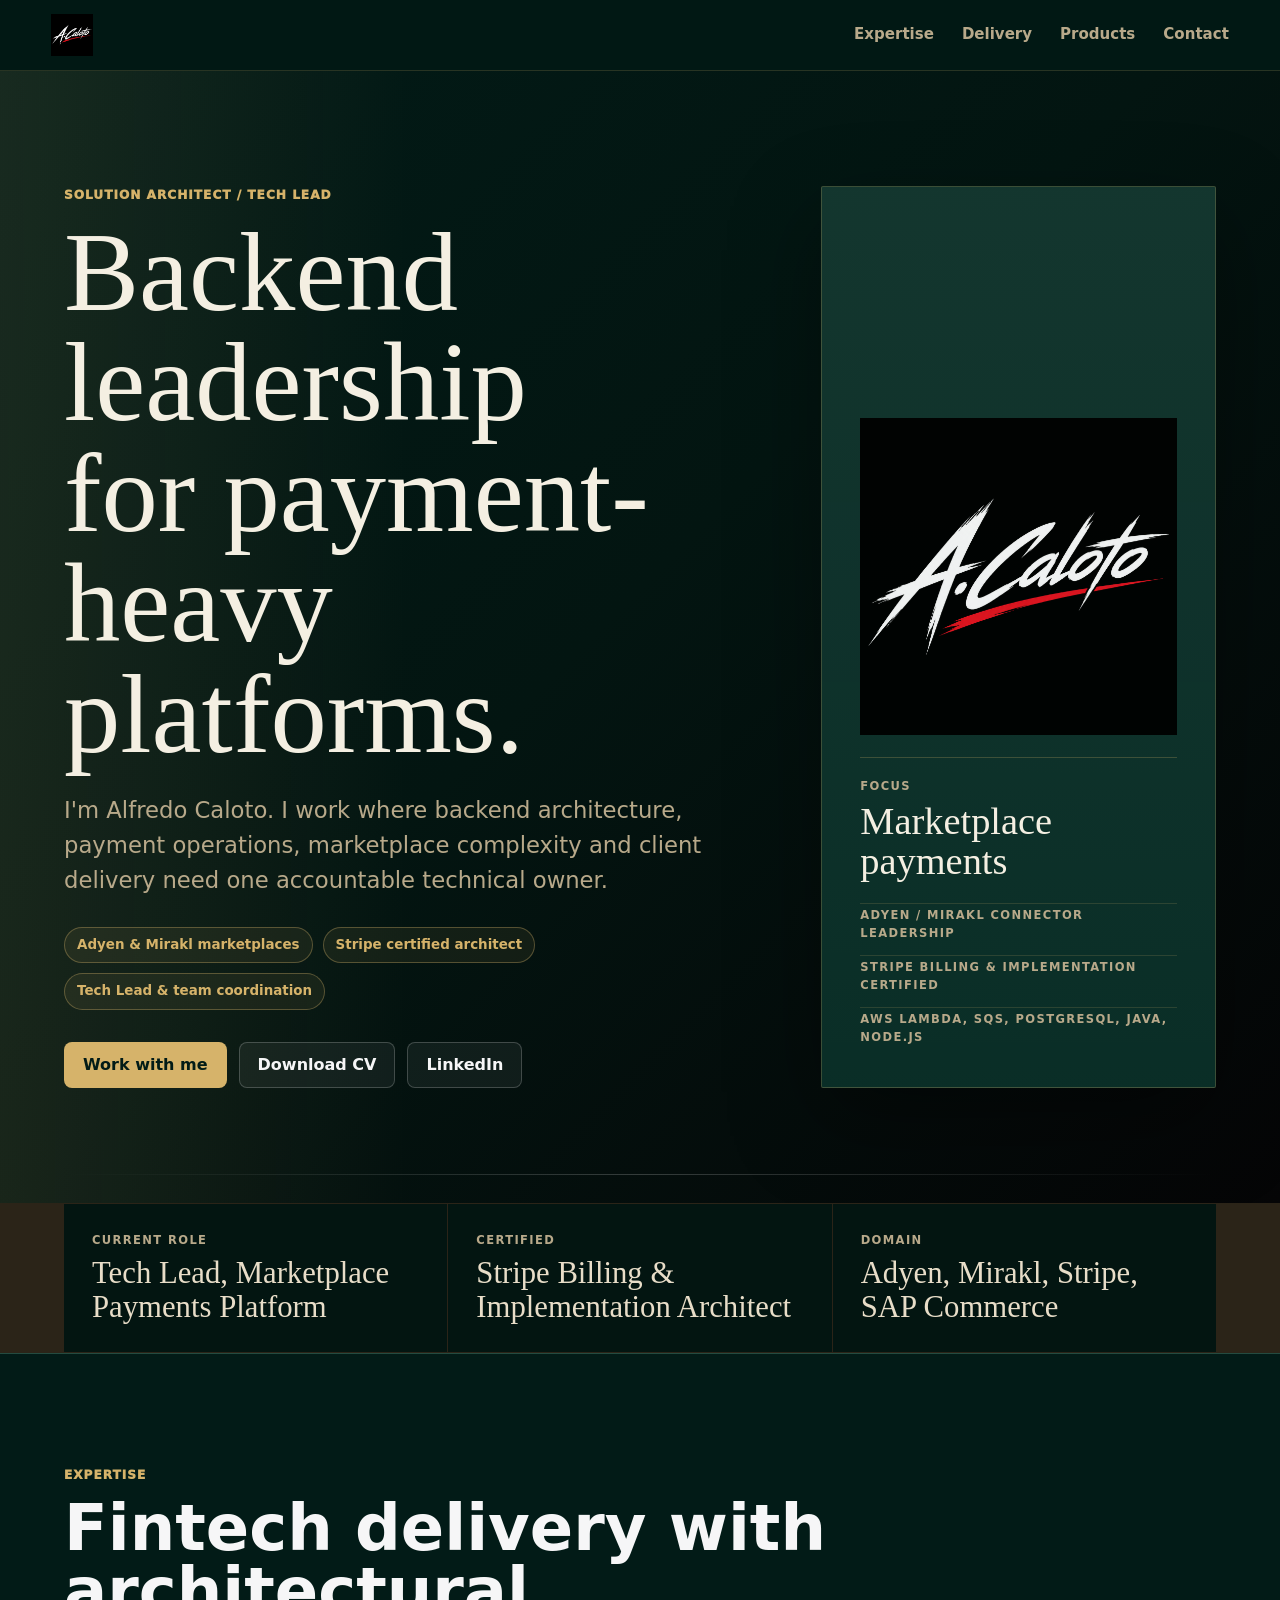
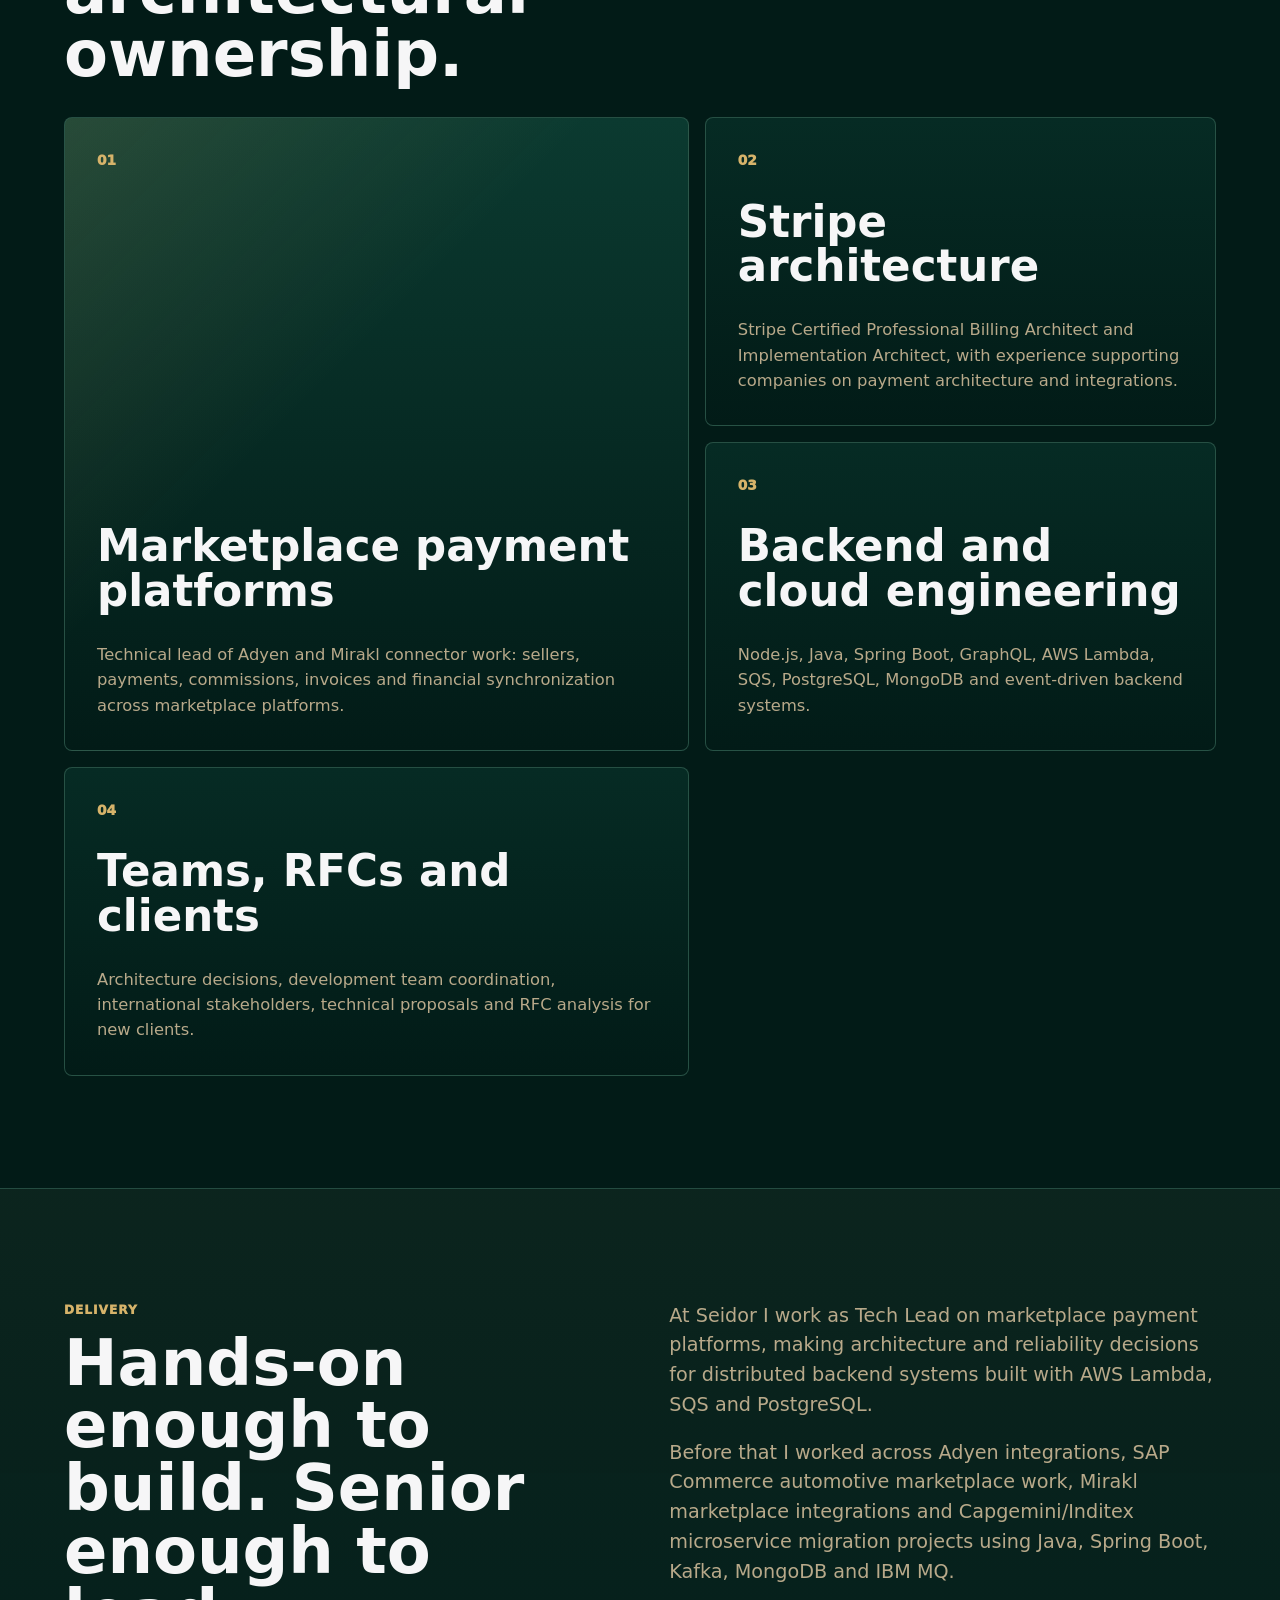
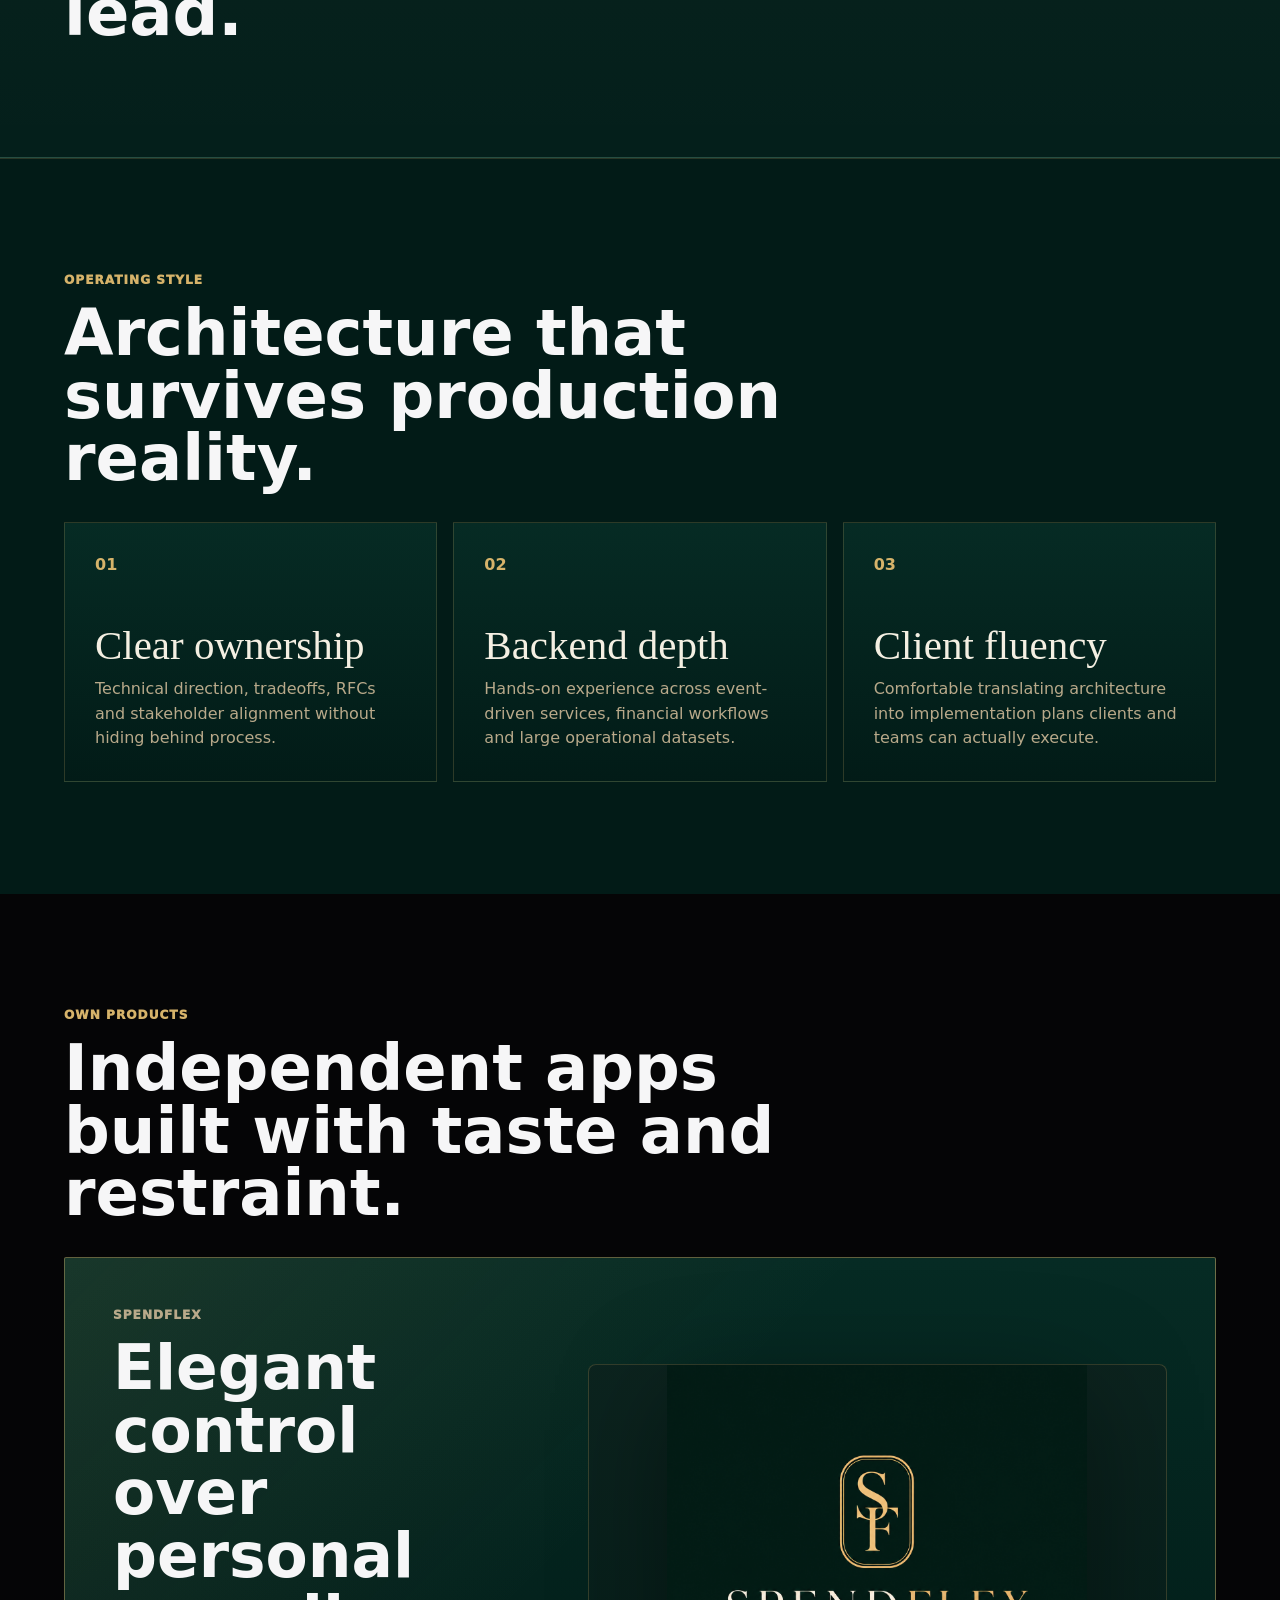
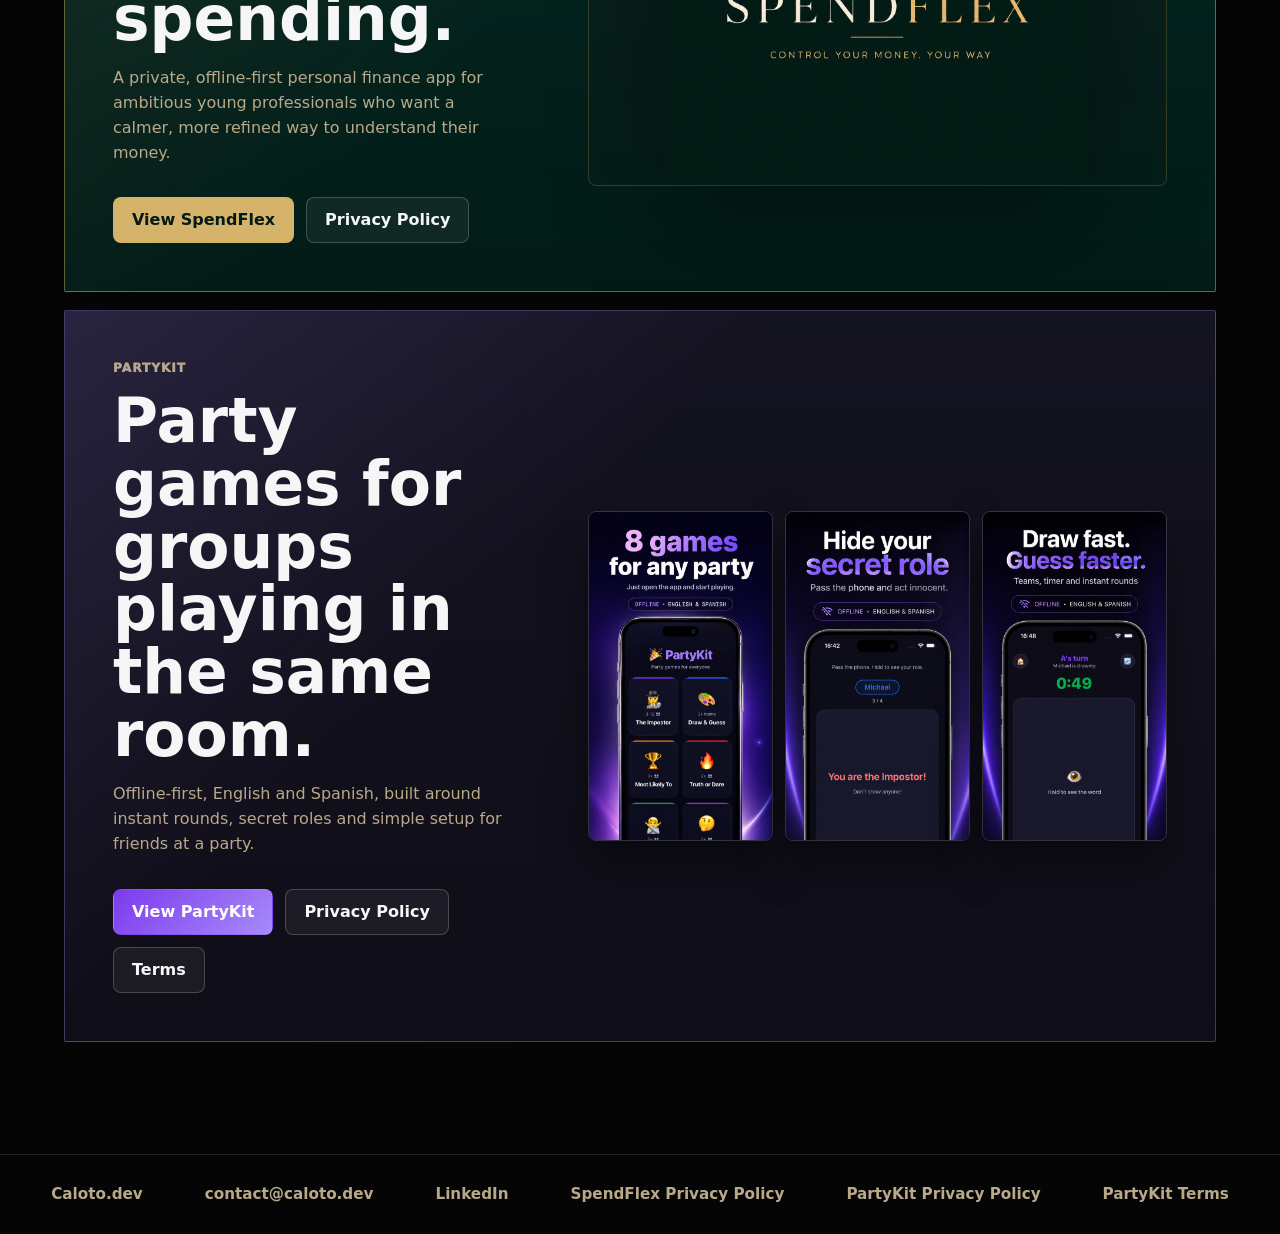
==== index.html @ 94624c6f "Use contact email and remove terms form" ====
<!doctype html>
<html lang="en">
  <head>
    <meta charset="UTF-8" />
    <meta name="viewport" content="width=device-width, initial-scale=1.0" />
    <meta
      name="description"
      content="Alfredo Caloto, Solution Architect, Tech Lead and backend engineer with experience in marketplace payments, Adyen, Mirakl and Stripe."
    />
    <title>Alfredo Caloto | Solution Architect & Tech Lead</title>
    <link rel="stylesheet" href="/styles.css" />
  </head>
  <body class="theme-caloto">
    <header class="site-header site-header--dark">
      <a class="brand brand--logo" href="/" aria-label="Caloto.dev home">
        <img src="/assets/brand/acaloto.png" alt="A. Caloto" />
      </a>
      <nav class="nav nav--dark" aria-label="Primary navigation">
        <a href="#expertise">Expertise</a>
        <a href="#delivery">Delivery</a>
        <a href="#apps">Products</a>
        <a href="mailto:contact@caloto.dev">Contact</a>
      </nav>
    </header>

    <main>
      <section class="dev-hero dev-hero--refined">
        <div class="dev-hero__content">
          <p class="eyebrow eyebrow--gold">Solution Architect / Tech Lead</p>
          <h1>Backend leadership for payment-heavy platforms.</h1>
          <p class="lead">
            I'm Alfredo Caloto. I work where backend architecture, payment
            operations, marketplace complexity and client delivery need one
            accountable technical owner.
          </p>
          <div class="hero-proof" aria-label="Professional focus">
            <span>Adyen & Mirakl marketplaces</span>
            <span>Stripe certified architect</span>
            <span>Tech Lead & team coordination</span>
          </div>
          <div class="actions">
            <a class="button button--gold" href="mailto:contact@caloto.dev">
              Work with me
            </a>
            <a class="button button--ghost" href="/assets/brand/alfredo-caloto-cv.pdf">
              Download CV
            </a>
            <a
              class="button button--ghost"
              href="https://www.linkedin.com/in/alfredocaloto/"
            >
              LinkedIn
            </a>
          </div>
        </div>
        <aside class="architect-panel" aria-label="Professional profile">
          <img src="/assets/brand/acaloto.png" alt="A. Caloto" />
          <div class="architect-panel__metric">
            <span>Focus</span>
            <strong>Marketplace payments</strong>
          </div>
          <div class="architect-panel__list">
            <span>Adyen / Mirakl connector leadership</span>
            <span>Stripe Billing & Implementation certified</span>
            <span>AWS Lambda, SQS, PostgreSQL, Java, Node.js</span>
          </div>
        </aside>
      </section>

      <section class="cred-strip" aria-label="Core credentials">
        <div>
          <span>Current role</span>
          <strong>Tech Lead, Marketplace Payments Platform</strong>
        </div>
        <div>
          <span>Certified</span>
          <strong>Stripe Billing & Implementation Architect</strong>
        </div>
        <div>
          <span>Domain</span>
          <strong>Adyen, Mirakl, Stripe, SAP Commerce</strong>
        </div>
      </section>

      <section class="expertise-band" id="expertise">
        <div class="section-title">
          <p class="eyebrow eyebrow--gold">Expertise</p>
          <h2>Fintech delivery with architectural ownership.</h2>
        </div>
        <div class="expertise-grid">
          <article class="expertise-card expertise-card--featured">
            <span>01</span>
            <h3>Marketplace payment platforms</h3>
            <p>
              Technical lead of Adyen and Mirakl connector work: sellers,
              payments, commissions, invoices and financial synchronization
              across marketplace platforms.
            </p>
          </article>
          <article class="expertise-card">
            <span>02</span>
            <h3>Stripe architecture</h3>
            <p>
              Stripe Certified Professional Billing Architect and Implementation
              Architect, with experience supporting companies on payment
              architecture and integrations.
            </p>
          </article>
          <article class="expertise-card">
            <span>03</span>
            <h3>Backend and cloud engineering</h3>
            <p>
              Node.js, Java, Spring Boot, GraphQL, AWS Lambda, SQS, PostgreSQL,
              MongoDB and event-driven backend systems.
            </p>
          </article>
          <article class="expertise-card">
            <span>04</span>
            <h3>Teams, RFCs and clients</h3>
            <p>
              Architecture decisions, development team coordination,
              international stakeholders, technical proposals and RFC analysis
              for new clients.
            </p>
          </article>
        </div>
      </section>

      <section class="delivery-section" id="delivery">
        <div>
          <p class="eyebrow eyebrow--gold">Delivery</p>
          <h2>Hands-on enough to build. Senior enough to lead.</h2>
        </div>
        <div class="delivery-copy">
          <p>
            At Seidor I work as Tech Lead on marketplace payment platforms,
            making architecture and reliability decisions for distributed
            backend systems built with AWS Lambda, SQS and PostgreSQL.
          </p>
          <p>
            Before that I worked across Adyen integrations, SAP Commerce
            automotive marketplace work, Mirakl marketplace integrations and
            Capgemini/Inditex microservice migration projects using Java,
            Spring Boot, Kafka, MongoDB and IBM MQ.
          </p>
        </div>
      </section>

      <section class="principles-section">
        <div class="section-title">
          <p class="eyebrow eyebrow--gold">Operating style</p>
          <h2>Architecture that survives production reality.</h2>
        </div>
        <div class="principles-grid">
          <article>
            <span>01</span>
            <h3>Clear ownership</h3>
            <p>Technical direction, tradeoffs, RFCs and stakeholder alignment without hiding behind process.</p>
          </article>
          <article>
            <span>02</span>
            <h3>Backend depth</h3>
            <p>Hands-on experience across event-driven services, financial workflows and large operational datasets.</p>
          </article>
          <article>
            <span>03</span>
            <h3>Client fluency</h3>
            <p>Comfortable translating architecture into implementation plans clients and teams can actually execute.</p>
          </article>
        </div>
      </section>

      <section class="apps-showcase" id="apps">
        <div class="section-title">
          <p class="eyebrow eyebrow--gold">Own products</p>
          <h2>Independent apps built with taste and restraint.</h2>
        </div>
        <article class="app-card app-card--spendflex">
          <div class="app-card__copy">
            <p class="eyebrow eyebrow--gold">SpendFlex</p>
            <h3>Elegant control over personal spending.</h3>
            <p>
              A private, offline-first personal finance app for ambitious young
              professionals who want a calmer, more refined way to understand
              their money.
            </p>
            <div class="actions">
              <a class="button button--gold" href="/spendflex/">View SpendFlex</a>
              <a class="button button--ghost-dark" href="/spendflex/privacy/">
                Privacy Policy
              </a>
            </div>
          </div>
          <div class="spendflex-card-mark" aria-label="SpendFlex brand">
            <img src="/assets/spendflex/fulllogo.png" alt="SpendFlex logo" />
          </div>
        </article>
        <article class="app-card">
          <div class="app-card__copy">
            <p class="eyebrow eyebrow--purple">PartyKit</p>
            <h3>Party games for groups playing in the same room.</h3>
            <p>
              Offline-first, English and Spanish, built around instant rounds,
              secret roles and simple setup for friends at a party.
            </p>
            <div class="actions">
              <a class="button button--purple" href="/partykit/">View PartyKit</a>
              <a class="button button--ghost-dark" href="/partykit/privacy/">
                Privacy Policy
              </a>
              <a class="button button--ghost-dark" href="/partykit/terms/">
                Terms
              </a>
            </div>
          </div>
          <div class="screenshot-strip" aria-label="PartyKit screenshots">
            <img src="/assets/partykit/overview.png" alt="PartyKit games screen" />
            <img src="/assets/partykit/impostor.png" alt="PartyKit secret role screen" />
            <img src="/assets/partykit/draw.png" alt="PartyKit draw and guess screen" />
          </div>
        </article>
      </section>
    </main>

    <footer class="footer footer--dark">
      <span>Caloto.dev</span>
      <a href="mailto:contact@caloto.dev">contact@caloto.dev</a>
      <a href="https://www.linkedin.com/in/alfredocaloto/">LinkedIn</a>
      <a href="/spendflex/privacy/">SpendFlex Privacy Policy</a>
      <a href="/partykit/privacy/">PartyKit Privacy Policy</a>
      <a href="/partykit/terms/">PartyKit Terms</a>
    </footer>
  </body>
</html>
---- styles.css ----
:root {
  --black: #050506;
  --black-2: #0b0b0f;
  --panel: #111117;
  --panel-2: #171722;
  --white: #ffffff;
  --text: #f6f6f7;
  --muted: #a4a4ad;
  --muted-2: #777783;
  --line: rgba(255, 255, 255, 0.12);
  --line-strong: rgba(255, 255, 255, 0.2);
  --red: #f42535;
  --red-2: #ff5c67;
  --purple: #8b5cf6;
  --purple-2: #c4b5fd;
  --party-bg: #0f0d17;
  --party-panel: #1c1a2e;
  --party-line: #2d2b3d;
  --legal-bg: #f7f4ef;
  --legal-text: #1f2933;
  --legal-muted: #657180;
  --legal-line: #e2ddd4;
  --sf-bg: #021b17;
  --sf-card: #062b24;
  --sf-section: #0b3a30;
  --sf-gold: #d6b36a;
  --sf-ivory: #f4efe2;
  --sf-cream: #e8ddc8;
  --sf-muted: #b8a98a;
  --sf-border: #2f5b4e;
  --shadow: 0 30px 90px rgba(0, 0, 0, 0.42);
}

* {
  box-sizing: border-box;
}

html {
  scroll-behavior: smooth;
}

body {
  min-width: 0;
  margin: 0;
  overflow-x: hidden;
  font-family:
    Inter, ui-sans-serif, system-ui, -apple-system, BlinkMacSystemFont, "Segoe UI",
    sans-serif;
  line-height: 1.55;
}

main,
section,
article,
div {
  min-width: 0;
}

body.theme-dark,
body.theme-caloto {
  color: var(--text);
  background: var(--black);
}

body.theme-party {
  color: var(--text);
  background: var(--party-bg);
}

body.theme-spendflex {
  color: var(--sf-ivory);
  background: var(--sf-bg);
}

body:not(.theme-dark):not(.theme-caloto):not(.theme-party):not(.theme-spendflex) {
  color: var(--legal-text);
  background: var(--legal-bg);
}

a {
  color: inherit;
  text-decoration: none;
}

img {
  display: block;
  max-width: 100%;
}

h1,
h2,
h3,
p,
a,
span {
  overflow-wrap: anywhere;
}

.site-header {
  position: sticky;
  top: 0;
  z-index: 20;
  display: flex;
  align-items: center;
  justify-content: space-between;
  gap: 20px;
  padding: 14px clamp(16px, 4vw, 56px);
  backdrop-filter: blur(18px);
}

.site-header--dark {
  background: rgba(5, 5, 6, 0.86);
  border-bottom: 1px solid var(--line);
}

.site-header--party {
  background: rgba(15, 13, 23, 0.88);
  border-bottom: 1px solid var(--party-line);
}

body:not(.theme-dark):not(.theme-caloto):not(.theme-party):not(.theme-spendflex) .site-header {
  background: rgba(247, 244, 239, 0.9);
  border-bottom: 1px solid var(--legal-line);
}

.site-header--spendflex {
  background: rgba(2, 27, 23, 0.88);
  border-bottom: 1px solid rgba(47, 91, 78, 0.78);
}

.brand {
  display: inline-flex;
  flex: 0 0 auto;
  align-items: center;
  gap: 10px;
  font-weight: 900;
}

.brand--logo img {
  width: clamp(104px, 16vw, 150px);
  height: 42px;
  object-fit: contain;
  object-position: left center;
}

.brand--text {
  font-size: 1rem;
}

.brand--spendflex img {
  width: 34px;
  height: 34px;
  object-fit: contain;
}

.brand--spendflex span {
  color: var(--sf-ivory);
  font-family: Georgia, "Times New Roman", serif;
  font-size: 1.08rem;
  letter-spacing: 0.04em;
}

.brand-mark {
  display: inline-grid;
  width: 34px;
  height: 34px;
  place-items: center;
  color: var(--white);
  border-radius: 8px;
  background: var(--red);
}

.nav {
  display: flex;
  min-width: 0;
  align-items: center;
  gap: clamp(14px, 2.5vw, 28px);
  color: var(--muted);
  font-size: 0.94rem;
  font-weight: 800;
  white-space: nowrap;
}

.nav a:hover,
.footer a:hover {
  color: var(--red-2);
}

.nav--party a:hover,
.footer--party a:hover {
  color: var(--purple-2);
}

.nav--spendflex,
.footer--spendflex {
  color: var(--sf-muted);
}

.nav--spendflex a:hover,
.footer--spendflex a:hover,
.text-link:hover {
  color: var(--sf-gold);
}

.eyebrow {
  margin: 0 0 12px;
  font-size: 0.76rem;
  font-weight: 950;
  letter-spacing: 0.08em;
  text-transform: uppercase;
}

.eyebrow--red {
  color: var(--red-2);
}

.eyebrow--purple {
  color: var(--purple-2);
}

.eyebrow--gold {
  color: var(--sf-gold);
}

.theme-caloto .eyebrow--gold,
.theme-caloto .hero-proof span,
.theme-caloto .expertise-card span {
  color: var(--sf-gold);
}

.dev-hero {
  display: grid;
  grid-template-columns: minmax(0, 1.05fr) minmax(280px, 0.7fr);
  gap: clamp(32px, 6vw, 86px);
  align-items: center;
  min-height: calc(100svh - 71px);
  padding: clamp(58px, 9vw, 118px) clamp(18px, 5vw, 76px);
  background:
    linear-gradient(90deg, rgba(244, 37, 53, 0.16), transparent 34%),
    radial-gradient(circle at 82% 20%, rgba(244, 37, 53, 0.28), transparent 24%),
    linear-gradient(135deg, #050506 0%, #09090c 52%, #19070a 100%);
}

.dev-hero--refined {
  background:
    linear-gradient(90deg, rgba(214, 179, 106, 0.12), transparent 36%),
    linear-gradient(135deg, #021b17 0%, #041f1b 50%, #050506 100%);
}

.dev-hero__content {
  min-width: 0;
  max-width: 900px;
}

.dev-hero h1,
.party-hero h1,
.sf-hero h1,
.sf-editorial h2,
.sf-private h2,
.delivery-section h2,
.section-title h2,
.legal-document h1 {
  margin: 0;
  line-height: 0.98;
  letter-spacing: 0;
}

.dev-hero h1 {
  max-width: 980px;
  font-size: clamp(3rem, 8.8vw, 8.4rem);
}

.lead {
  max-width: min(760px, 100%);
  margin: 24px 0 0;
  color: var(--muted);
  font-size: clamp(1.08rem, 2vw, 1.42rem);
}

.hero-proof {
  display: flex;
  flex-wrap: wrap;
  gap: 10px;
  margin-top: 28px;
}

.hero-proof span,
.party-tags span {
  min-height: 36px;
  display: inline-flex;
  align-items: center;
  padding: 7px 12px;
  border-radius: 999px;
  font-size: 0.84rem;
  font-weight: 900;
}

.hero-proof span {
  color: var(--text);
  border: 1px solid rgba(214, 179, 106, 0.34);
  background: rgba(214, 179, 106, 0.08);
}

.actions {
  display: flex;
  flex-wrap: wrap;
  gap: 12px;
  margin-top: 32px;
}

.button {
  min-height: 46px;
  display: inline-flex;
  align-items: center;
  justify-content: center;
  padding: 0 18px;
  border: 1px solid transparent;
  border-radius: 8px;
  font-weight: 900;
  line-height: 1;
}

.button--red {
  color: var(--white);
  background: var(--red);
}

.button--red:hover {
  color: var(--white);
  background: #d91f2d;
}

.button--gold {
  color: #021b17;
  background: var(--sf-gold);
}

.button--gold:hover {
  color: #021b17;
  background: #e8c87a;
}

.button--purple {
  color: var(--white);
  background: linear-gradient(135deg, #7c3aed, #a78bfa);
}

.button--purple:hover {
  color: var(--white);
}

.button--ghost,
.button--ghost-dark,
.button--ghost-party,
.button--sf-ghost {
  color: var(--text);
  border-color: var(--line-strong);
  background: rgba(255, 255, 255, 0.055);
}

.button--sf-ghost {
  color: var(--sf-ivory);
  border-color: var(--sf-border);
  background: rgba(232, 221, 200, 0.035);
}

.signature-panel {
  min-width: 0;
  max-width: 100%;
  display: grid;
  gap: 22px;
  align-content: center;
  padding: clamp(22px, 5vw, 42px);
  border: 1px solid var(--line);
  border-radius: 8px;
  background:
    linear-gradient(150deg, rgba(255, 255, 255, 0.08), rgba(255, 255, 255, 0.015)),
    #020203;
  box-shadow: var(--shadow);
}

.signature-panel img {
  width: min(100%, 460px);
  margin: 0 auto;
  filter: drop-shadow(0 18px 30px rgba(244, 37, 53, 0.18));
}

.signature-panel__copy {
  display: grid;
  gap: 4px;
  padding-top: 18px;
  border-top: 1px solid var(--line);
  color: var(--muted);
}

.signature-panel__copy strong {
  color: var(--text);
  font-size: 1.05rem;
}

.expertise-band,
.delivery-section,
.apps-showcase,
.party-section {
  padding: clamp(62px, 9vw, 112px) clamp(18px, 5vw, 76px);
}

.expertise-band {
  background: var(--black);
  border-top: 1px solid var(--line);
}

.section-title {
  max-width: 800px;
  margin-bottom: 32px;
}

.section-title h2,
.delivery-section h2 {
  font-size: clamp(2.25rem, 5vw, 4.8rem);
}

.expertise-grid {
  display: grid;
  grid-template-columns: 1.1fr 0.9fr;
  gap: 16px;
}

.expertise-card {
  min-height: 270px;
  display: flex;
  flex-direction: column;
  justify-content: space-between;
  gap: 28px;
  padding: clamp(20px, 4vw, 32px);
  border: 1px solid var(--line);
  border-radius: 8px;
  background: linear-gradient(180deg, #111117, #0b0b10);
}

.theme-caloto .expertise-band {
  background: #021b17;
  border-top-color: rgba(47, 91, 78, 0.75);
}

.theme-caloto .expertise-card {
  border-color: rgba(47, 91, 78, 0.82);
  background: linear-gradient(180deg, #062b24, #021b17);
}

.theme-caloto .expertise-card--featured {
  background:
    linear-gradient(135deg, rgba(214, 179, 106, 0.14), transparent 42%),
    linear-gradient(180deg, #0b3a30, #021b17);
}

.theme-caloto .delivery-section {
  background:
    linear-gradient(180deg, rgba(214, 179, 106, 0.035), transparent),
    #041f1b;
  border-color: rgba(47, 91, 78, 0.76);
}

.expertise-card--featured {
  grid-row: span 2;
  min-height: 556px;
  background:
    radial-gradient(circle at 100% 0%, rgba(244, 37, 53, 0.28), transparent 32%),
    linear-gradient(180deg, #171018, #0b0b10);
}

.expertise-card span {
  color: var(--red-2);
  font-size: 0.86rem;
  font-weight: 950;
}

.expertise-card h3 {
  max-width: 620px;
  margin: auto 0 0;
  font-size: clamp(1.55rem, 3.4vw, 3.6rem);
  line-height: 1.03;
}

.expertise-card p {
  max-width: 620px;
  margin: 0;
  color: var(--muted);
  font-size: 1.02rem;
}

.delivery-section {
  display: grid;
  grid-template-columns: minmax(0, 0.95fr) minmax(280px, 1fr);
  gap: clamp(32px, 7vw, 86px);
  align-items: start;
  background:
    linear-gradient(180deg, rgba(255, 255, 255, 0.025), transparent),
    var(--black-2);
  border-top: 1px solid var(--line);
  border-bottom: 1px solid var(--line);
}

.delivery-copy {
  display: grid;
  gap: 18px;
  color: var(--muted);
  font-size: clamp(1.05rem, 2vw, 1.2rem);
}

.delivery-copy p {
  margin: 0;
}

.apps-showcase {
  max-width: 1320px;
  margin: 0 auto;
}

.app-card {
  display: grid;
  grid-template-columns: minmax(0, 0.82fr) minmax(0, 1.18fr);
  gap: clamp(28px, 6vw, 72px);
  align-items: center;
  padding: clamp(22px, 5vw, 48px);
  overflow: hidden;
  border: 1px solid rgba(139, 92, 246, 0.36);
  border-radius: 8px;
  background:
    radial-gradient(circle at 88% 12%, rgba(139, 92, 246, 0.36), transparent 28%),
    linear-gradient(135deg, #10101a, #191129);
}

.app-card + .app-card {
  margin-top: 18px;
}

.app-card--spendflex {
  border-color: rgba(214, 179, 106, 0.45);
  background:
    linear-gradient(135deg, rgba(214, 179, 106, 0.09), transparent 45%),
    linear-gradient(180deg, #062b24, #021b17);
}

.spendflex-card-mark {
  display: grid;
  min-height: 360px;
  place-items: center;
  border: 1px solid rgba(214, 179, 106, 0.22);
  border-radius: 8px;
  background:
    linear-gradient(180deg, rgba(232, 221, 200, 0.045), rgba(232, 221, 200, 0.01)),
    #021b17;
}

.spendflex-card-mark img {
  width: min(86%, 420px);
  filter: drop-shadow(0 28px 56px rgba(0, 0, 0, 0.38));
}

.sf-hero {
  display: grid;
  grid-template-columns: minmax(0, 0.92fr) minmax(320px, 1fr);
  gap: clamp(36px, 8vw, 104px);
  align-items: center;
  min-height: calc(100svh - 71px);
  padding: clamp(64px, 9vw, 124px) clamp(18px, 5vw, 76px);
  background:
    linear-gradient(90deg, rgba(214, 179, 106, 0.1), transparent 34%),
    linear-gradient(135deg, #021b17 0%, #041f1b 48%, #0b3a30 100%);
}

.sf-hero__copy {
  max-width: 800px;
}

.sf-hero h1 {
  max-width: 820px;
  color: var(--sf-ivory);
  font-family: Georgia, "Times New Roman", serif;
  font-size: clamp(3.5rem, 9vw, 8.6rem);
  font-weight: 500;
}

.sf-hero p,
.sf-editorial p,
.sf-private p,
.sf-feature-grid p {
  color: var(--sf-muted);
}

.sf-hero__copy > p:not(.eyebrow) {
  max-width: 640px;
  margin: 26px 0 0;
  color: var(--sf-cream);
  font-size: clamp(1.08rem, 2vw, 1.32rem);
}

.sf-hero__actions {
  display: flex;
  flex-wrap: wrap;
  gap: 12px;
  margin-top: 34px;
}

.sf-showpiece {
  position: relative;
  display: grid;
  min-height: 660px;
  place-items: center;
}

.sf-phone {
  width: min(76vw, 360px);
  min-height: 620px;
  padding: 22px;
  border: 1px solid rgba(214, 179, 106, 0.42);
  border-radius: 34px;
  background:
    linear-gradient(180deg, rgba(244, 239, 226, 0.055), rgba(244, 239, 226, 0.018)),
    var(--sf-card);
  box-shadow: 0 42px 100px rgba(0, 0, 0, 0.42);
}

.sf-phone__top {
  display: flex;
  align-items: center;
  justify-content: space-between;
  color: var(--sf-gold);
  font-size: 0.72rem;
  font-weight: 900;
  letter-spacing: 0.18em;
}

.sf-phone__top img {
  width: 38px;
  height: 38px;
  object-fit: contain;
}

.sf-phone__hero {
  display: grid;
  gap: 8px;
  margin-top: 78px;
  text-align: center;
}

.sf-phone__hero span,
.sf-phone__grid span {
  color: var(--sf-muted);
  font-size: 0.78rem;
  letter-spacing: 0.08em;
  text-transform: uppercase;
}

.sf-phone__hero strong {
  color: var(--sf-ivory);
  font-family: Georgia, "Times New Roman", serif;
  font-size: 4.8rem;
  font-weight: 500;
  line-height: 1;
}

.sf-meter {
  height: 9px;
  margin: 42px 0;
  overflow: hidden;
  border-radius: 999px;
  background: var(--sf-section);
}

.sf-meter span {
  display: block;
  width: 62%;
  height: 100%;
  border-radius: inherit;
  background: var(--sf-gold);
}

.sf-phone__grid {
  display: grid;
  grid-template-columns: 1fr 1fr;
  gap: 12px;
}

.sf-phone__grid div {
  min-height: 112px;
  display: grid;
  align-content: space-between;
  padding: 14px;
  border: 1px solid var(--sf-border);
  border-radius: 14px;
  background: rgba(2, 27, 23, 0.62);
}

.sf-phone__grid strong {
  color: var(--sf-cream);
  font-family: Georgia, "Times New Roman", serif;
  font-size: 1.55rem;
  font-weight: 500;
}

.sf-brand-disc {
  position: absolute;
  right: 2%;
  bottom: 3%;
  width: min(38vw, 230px);
  padding: 20px;
  border: 1px solid rgba(214, 179, 106, 0.26);
  border-radius: 999px;
  background: rgba(2, 27, 23, 0.82);
  box-shadow: 0 28px 60px rgba(0, 0, 0, 0.36);
}

.sf-editorial,
.sf-private {
  display: grid;
  grid-template-columns: minmax(0, 1fr) minmax(280px, 0.82fr);
  gap: clamp(32px, 7vw, 92px);
  align-items: center;
  padding: clamp(70px, 10vw, 128px) clamp(18px, 5vw, 76px);
  border-top: 1px solid var(--sf-border);
}

.sf-editorial h2,
.sf-private h2 {
  color: var(--sf-ivory);
  font-family: Georgia, "Times New Roman", serif;
  font-size: clamp(2.45rem, 5.8vw, 5.7rem);
  font-weight: 500;
}

.sf-editorial > p,
.sf-private p {
  max-width: 660px;
  margin: 0;
  color: var(--sf-cream);
  font-size: clamp(1.02rem, 1.8vw, 1.22rem);
}

.sf-feature-grid {
  display: grid;
  grid-template-columns: repeat(3, minmax(0, 1fr));
  gap: 1px;
  padding: 1px clamp(18px, 5vw, 76px);
  background: var(--sf-border);
}

.sf-feature-grid article {
  min-height: 300px;
  display: flex;
  flex-direction: column;
  justify-content: space-between;
  gap: 28px;
  padding: clamp(22px, 4vw, 36px);
  background: var(--sf-card);
}

.sf-feature-grid span {
  color: var(--sf-gold);
  font-weight: 900;
}

.sf-feature-grid h3 {
  margin: auto 0 0;
  color: var(--sf-ivory);
  font-family: Georgia, "Times New Roman", serif;
  font-size: clamp(1.65rem, 3vw, 3.1rem);
  font-weight: 500;
  line-height: 1.05;
}

.sf-feature-grid p {
  margin: 0;
}

.sf-private {
  grid-template-columns: minmax(260px, 0.72fr) minmax(0, 1fr);
  background: var(--sf-section);
}

.sf-private__image {
  display: grid;
  min-height: 440px;
  place-items: center;
  border: 1px solid rgba(214, 179, 106, 0.28);
  background: rgba(2, 27, 23, 0.35);
}

.sf-private__image img {
  width: min(82%, 360px);
}

.text-link {
  display: inline-flex;
  margin-top: 24px;
  color: var(--sf-gold);
  font-weight: 850;
}

.legal-page--spendflex {
  background:
    linear-gradient(135deg, rgba(214, 179, 106, 0.08), transparent 42%),
    var(--sf-bg);
}

.legal-document--spendflex {
  color: var(--sf-ivory);
  border-color: rgba(214, 179, 106, 0.24);
  background:
    linear-gradient(180deg, rgba(232, 221, 200, 0.05), rgba(232, 221, 200, 0.015)),
    var(--sf-card);
  box-shadow: 0 28px 82px rgba(0, 0, 0, 0.36);
}

.legal-document--spendflex h1,
.legal-document--spendflex h2 {
  color: var(--sf-ivory);
  font-family: Georgia, "Times New Roman", serif;
  font-weight: 500;
}

.legal-document--spendflex p,
.legal-document--spendflex li {
  color: var(--sf-cream);
}

.legal-document--spendflex a {
  color: var(--sf-gold);
}

.app-card h3 {
  margin: 0;
  font-size: clamp(2rem, 4.8vw, 4rem);
  line-height: 1.02;
}

.app-card p {
  max-width: 620px;
  color: var(--muted);
}

.screenshot-strip {
  min-width: 0;
  display: grid;
  grid-template-columns: repeat(3, minmax(0, 1fr));
  gap: 12px;
}

.screenshot-strip img {
  width: 100%;
  aspect-ratio: 9 / 16;
  object-fit: cover;
  object-position: top center;
  border: 1px solid rgba(255, 255, 255, 0.15);
  border-radius: 8px;
  box-shadow: 0 22px 46px rgba(0, 0, 0, 0.42);
}

.party-hero {
  display: grid;
  grid-template-columns: minmax(0, 0.88fr) minmax(320px, 1fr);
  gap: clamp(34px, 8vw, 92px);
  align-items: center;
  min-height: calc(100svh - 71px);
  padding: clamp(56px, 8vw, 112px) clamp(18px, 5vw, 76px);
  background:
    radial-gradient(circle at 80% 20%, rgba(124, 58, 237, 0.46), transparent 26%),
    radial-gradient(circle at 15% 80%, rgba(167, 139, 250, 0.28), transparent 28%),
    #0f0d17;
}

.party-hero__copy {
  min-width: 0;
  max-width: 760px;
}

.party-hero h1 {
  font-size: clamp(3rem, 8vw, 7rem);
}

.party-hero p {
  max-width: 620px;
  margin: 24px 0 0;
  color: var(--muted);
  font-size: clamp(1.08rem, 2vw, 1.28rem);
}

.party-tags {
  display: flex;
  flex-wrap: wrap;
  gap: 10px;
  margin-top: 28px;
}

.party-tags span {
  color: var(--purple-2);
  border: 1px solid rgba(167, 139, 250, 0.42);
  background: rgba(167, 139, 250, 0.08);
}

.party-phone-stack {
  position: relative;
  min-width: 0;
  min-height: 620px;
}

.shot {
  position: absolute;
  width: min(62%, 360px);
  aspect-ratio: 9 / 16;
  object-fit: cover;
  object-position: top center;
  border: 1px solid rgba(255, 255, 255, 0.16);
  border-radius: 8px;
  box-shadow: var(--shadow);
}

.shot--main {
  right: 10%;
  top: 0;
  z-index: 2;
}

.shot--side {
  left: 0;
  top: 72px;
  opacity: 0.82;
}

.feature-grid {
  display: grid;
  grid-template-columns: repeat(3, minmax(0, 1fr));
  gap: 16px;
}

.feature-card {
  min-height: 210px;
  padding: 24px;
  border-radius: 8px;
}

.feature-card--party {
  border: 1px solid var(--party-line);
  background: linear-gradient(180deg, #1c1a2e, #141321);
}

.feature-card h3 {
  margin: 0 0 12px;
  font-size: 1.18rem;
}

.feature-card p {
  margin: 0;
  color: var(--muted);
}

.legal-page {
  width: 100%;
  max-width: 100vw;
  overflow-x: hidden;
  padding: clamp(42px, 6vw, 76px) clamp(18px, 4vw, 32px);
}

.legal-page--party {
  background:
    radial-gradient(circle at 82% 8%, rgba(124, 58, 237, 0.34), transparent 24%),
    radial-gradient(circle at 12% 92%, rgba(167, 139, 250, 0.16), transparent 26%),
    var(--party-bg);
}

.legal-document {
  width: 100%;
  min-width: 0;
  max-width: 860px;
  margin: 0 auto;
  padding: clamp(28px, 5vw, 56px);
  border: 1px solid var(--legal-line);
  border-radius: 8px;
  background: #ffffff;
  box-shadow: 0 18px 52px rgba(42, 31, 16, 0.08);
}

.legal-document * {
  max-width: 100%;
}

.theme-party .legal-document {
  color: var(--text);
  border-color: rgba(167, 139, 250, 0.22);
  background:
    linear-gradient(180deg, rgba(255, 255, 255, 0.055), rgba(255, 255, 255, 0.025)),
    var(--party-panel);
  box-shadow: 0 28px 80px rgba(0, 0, 0, 0.34);
}

.legal-document h1 {
  font-size: clamp(2.1rem, 5vw, 4rem);
}

.legal-document h2 {
  margin: 38px 0 10px;
  font-size: clamp(1.2rem, 2vw, 1.55rem);
  line-height: 1.2;
}

.legal-document p,
.legal-document li {
  color: var(--legal-muted);
}

.theme-party .legal-document p,
.theme-party .legal-document li {
  color: var(--muted);
}

.legal-document a {
  color: #2563eb;
  font-weight: 750;
}

.theme-party .legal-document a {
  color: var(--purple-2);
}

.updated {
  margin-top: 12px;
  font-weight: 800;
}

.footer {
  display: flex;
  flex-wrap: wrap;
  justify-content: space-between;
  gap: 16px;
  padding: 28px clamp(18px, 4vw, 56px);
  font-size: 0.95rem;
  font-weight: 750;
}

.footer--dark {
  color: var(--muted);
  border-top: 1px solid var(--line);
  background: var(--black);
}

.footer--party {
  color: var(--muted);
  border-top: 1px solid var(--party-line);
  background: var(--party-bg);
}

body:not(.theme-dark):not(.theme-caloto):not(.theme-party):not(.theme-spendflex) .footer {
  color: var(--legal-muted);
  border-top: 1px solid var(--legal-line);
}

.footer--spendflex {
  color: var(--sf-muted);
  border-top: 1px solid var(--sf-border);
  background: var(--sf-bg);
}

/* 2026 brand pass */
.theme-caloto {
  --caloto-bg: #021b17;
  --caloto-card: #062b24;
  --caloto-line: rgba(214, 179, 106, 0.24);
}

.theme-caloto .site-header--dark {
  background: rgba(2, 27, 23, 0.9);
  border-bottom-color: rgba(214, 179, 106, 0.18);
}

.theme-caloto .nav {
  color: var(--sf-muted);
  font-weight: 700;
}

.theme-caloto .nav a:hover,
.theme-caloto .footer a:hover {
  color: var(--sf-gold);
}

.dev-hero--refined {
  position: relative;
  overflow: hidden;
  grid-template-columns: minmax(0, 1fr) minmax(320px, 0.58fr);
  background:
    linear-gradient(90deg, rgba(214, 179, 106, 0.1), transparent 32%),
    linear-gradient(135deg, #021b17 0%, #031511 48%, #050506 100%);
}

.dev-hero--refined::after,
.sf-hero::after,
.party-hero::after {
  content: "";
  position: absolute;
  inset: auto clamp(18px, 5vw, 76px) 28px;
  height: 1px;
  background: linear-gradient(90deg, transparent, currentColor, transparent);
  opacity: 0.2;
}

.dev-hero h1 {
  max-width: 10.5ch;
  color: var(--sf-ivory);
  font-family: Georgia, "Times New Roman", serif;
  font-weight: 500;
}

.theme-caloto .lead,
.theme-caloto .delivery-copy,
.theme-caloto .expertise-card p,
.theme-caloto .app-card p,
.theme-caloto .footer {
  color: var(--sf-muted);
}

.architect-panel {
  display: grid;
  gap: 22px;
  align-self: stretch;
  align-content: end;
  padding: clamp(22px, 4vw, 38px);
  border: 1px solid var(--caloto-line);
  border-radius: 2px;
  background:
    linear-gradient(180deg, rgba(244, 239, 226, 0.055), rgba(244, 239, 226, 0.015)),
    var(--caloto-card);
  box-shadow: 0 34px 90px rgba(0, 0, 0, 0.38);
}

.architect-panel img {
  width: min(100%, 360px);
  margin: 0 auto auto;
  opacity: 0.94;
}

.architect-panel__metric {
  display: grid;
  gap: 5px;
  padding-top: 20px;
  border-top: 1px solid var(--caloto-line);
}

.architect-panel__metric span,
.architect-panel__list span,
.cred-strip span {
  color: var(--sf-muted);
  font-size: 0.72rem;
  font-weight: 850;
  letter-spacing: 0.12em;
  text-transform: uppercase;
}

.architect-panel__metric strong {
  color: var(--sf-ivory);
  font-family: Georgia, "Times New Roman", serif;
  font-size: clamp(1.8rem, 3vw, 2.8rem);
  font-weight: 500;
  line-height: 1.05;
}

.architect-panel__list {
  display: grid;
  gap: 10px;
}

.architect-panel__list span {
  min-height: 42px;
  display: flex;
  align-items: center;
  border-top: 1px solid rgba(214, 179, 106, 0.16);
}

.cred-strip {
  display: grid;
  grid-template-columns: repeat(3, minmax(0, 1fr));
  gap: 1px;
  padding: 1px clamp(18px, 5vw, 76px);
  background: rgba(214, 179, 106, 0.18);
}

.cred-strip div {
  min-height: 148px;
  display: grid;
  align-content: space-between;
  padding: clamp(18px, 3vw, 28px);
  background: #031511;
}

.cred-strip strong {
  color: var(--sf-cream);
  font-family: Georgia, "Times New Roman", serif;
  font-size: clamp(1.15rem, 2.4vw, 2rem);
  font-weight: 500;
  line-height: 1.12;
}

.principles-section {
  padding: clamp(62px, 9vw, 112px) clamp(18px, 5vw, 76px);
  background: #021b17;
  border-top: 1px solid rgba(214, 179, 106, 0.18);
}

.principles-grid {
  display: grid;
  grid-template-columns: repeat(3, minmax(0, 1fr));
  gap: 16px;
}

.principles-grid article {
  min-height: 260px;
  display: flex;
  flex-direction: column;
  justify-content: space-between;
  padding: clamp(20px, 3vw, 30px);
  border: 1px solid rgba(214, 179, 106, 0.2);
  background: linear-gradient(180deg, #062b24, #021b17);
}

.principles-grid span {
  color: var(--sf-gold);
  font-weight: 900;
}

.principles-grid h3 {
  margin: auto 0 10px;
  color: var(--sf-ivory);
  font-family: Georgia, "Times New Roman", serif;
  font-size: clamp(1.55rem, 3.2vw, 3rem);
  font-weight: 500;
  line-height: 1.05;
}

.principles-grid p {
  margin: 0;
  color: var(--sf-muted);
}

.theme-caloto .app-card {
  border-radius: 2px;
}

.theme-caloto .app-card:not(.app-card--spendflex) {
  border-color: rgba(167, 139, 250, 0.32);
  background:
    linear-gradient(135deg, rgba(167, 139, 250, 0.14), transparent 38%),
    linear-gradient(180deg, #141321, #0f0d17);
}

.theme-spendflex {
  font-family:
    Inter, ui-sans-serif, system-ui, -apple-system, BlinkMacSystemFont, "Segoe UI",
    sans-serif;
}

.sf-hero {
  position: relative;
  overflow: hidden;
  grid-template-columns: minmax(0, 0.86fr) minmax(360px, 1fr);
}

.sf-hero h1,
.sf-editorial h2,
.sf-private h2,
.sf-dashboard h2 {
  letter-spacing: 0;
}

.sf-proofline {
  display: flex;
  flex-wrap: wrap;
  gap: 10px;
  margin-top: 28px;
}

.sf-proofline span {
  min-height: 36px;
  display: inline-flex;
  align-items: center;
  padding: 7px 12px;
  color: var(--sf-cream);
  border: 1px solid rgba(214, 179, 106, 0.3);
  border-radius: 999px;
  background: rgba(214, 179, 106, 0.06);
  font-size: 0.78rem;
  font-weight: 850;
}

.sf-showpiece {
  grid-template-columns: minmax(220px, 0.86fr) minmax(180px, 0.5fr);
  gap: 18px;
}

.sf-phone--main {
  z-index: 2;
}

.sf-phone--secondary {
  width: min(42vw, 245px);
  min-height: 430px;
  align-self: end;
  padding: 20px;
  border-radius: 28px;
  transform: translateX(-18px);
  background:
    linear-gradient(180deg, rgba(214, 179, 106, 0.08), rgba(244, 239, 226, 0.018)),
    #021b17;
}

.sf-phone__hero em {
  color: var(--sf-muted);
  font-style: normal;
  font-size: 0.9rem;
}

.sf-phone--secondary > span {
  color: var(--sf-muted);
  font-size: 0.72rem;
  font-weight: 900;
  letter-spacing: 0.12em;
  text-transform: uppercase;
}

.sf-phone--secondary > strong {
  display: block;
  margin-top: 44px;
  color: var(--sf-ivory);
  font-family: Georgia, "Times New Roman", serif;
  font-size: 2.6rem;
  font-weight: 500;
}

.sf-mini-bars {
  display: grid;
  gap: 12px;
  margin: 40px 0;
}

.sf-mini-bars i {
  display: block;
  width: var(--w);
  height: 9px;
  border-radius: 999px;
  background: var(--sf-gold);
}

.sf-phone--secondary p {
  margin: auto 0 0;
  color: var(--sf-muted);
  font-size: 0.95rem;
}

.sf-marquee {
  display: grid;
  grid-template-columns: repeat(4, minmax(0, 1fr));
  gap: 1px;
  padding: 1px clamp(18px, 5vw, 76px);
  background: var(--sf-border);
}

.sf-marquee span {
  min-height: 92px;
  display: grid;
  place-items: center;
  color: var(--sf-gold);
  background: var(--sf-bg);
  font-family: Georgia, "Times New Roman", serif;
  font-size: clamp(1.1rem, 2vw, 1.6rem);
  text-align: center;
}

.sf-dashboard {
  display: grid;
  grid-template-columns: minmax(0, 0.8fr) minmax(300px, 1fr);
  gap: clamp(30px, 6vw, 74px);
  align-items: center;
  padding: clamp(70px, 10vw, 128px) clamp(18px, 5vw, 76px);
  border-top: 1px solid var(--sf-border);
  background:
    linear-gradient(180deg, rgba(214, 179, 106, 0.035), transparent),
    #021b17;
}

.sf-dashboard h2 {
  margin: 0;
  color: var(--sf-ivory);
  font-family: Georgia, "Times New Roman", serif;
  font-size: clamp(2.4rem, 5.2vw, 5.2rem);
  font-weight: 500;
  line-height: 1;
}

.sf-dashboard p {
  max-width: 560px;
  color: var(--sf-cream);
}

.sf-ledger {
  display: grid;
  grid-template-columns: repeat(2, minmax(0, 1fr));
  gap: 1px;
  background: var(--sf-border);
  border: 1px solid var(--sf-border);
}

.sf-ledger div {
  min-height: 170px;
  display: grid;
  align-content: space-between;
  padding: clamp(18px, 3vw, 30px);
  background: var(--sf-card);
}

.sf-ledger span {
  color: var(--sf-muted);
  font-size: 0.75rem;
  font-weight: 850;
  letter-spacing: 0.12em;
  text-transform: uppercase;
}

.sf-ledger strong {
  color: var(--sf-ivory);
  font-family: Georgia, "Times New Roman", serif;
  font-size: clamp(2rem, 4vw, 4rem);
  font-weight: 500;
}

.theme-party .brand--text {
  color: #f6f3ff;
  letter-spacing: 0.02em;
}

.party-hero {
  position: relative;
  overflow: hidden;
  background:
    radial-gradient(circle at 78% 22%, rgba(124, 58, 237, 0.38), transparent 28%),
    linear-gradient(135deg, #0f0d17 0%, #171126 48%, #0f0d17 100%);
}

.party-hero h1 {
  max-width: 9.5ch;
  font-weight: 950;
}

.party-phone-stack {
  min-height: 680px;
}

.shot--third {
  right: 2%;
  bottom: 0;
  z-index: 3;
  width: min(48%, 292px);
}

.party-editorial {
  display: grid;
  grid-template-columns: minmax(0, 0.8fr) minmax(280px, 0.62fr);
  gap: clamp(28px, 6vw, 72px);
  align-items: end;
}

.party-editorial h2 {
  margin: 0;
  max-width: 820px;
  color: #f6f3ff;
  font-size: clamp(2.35rem, 5.6vw, 5.5rem);
  line-height: 0.98;
}

.party-editorial p:not(.eyebrow) {
  margin: 0;
  color: var(--muted);
  font-size: clamp(1.05rem, 2vw, 1.24rem);
}

.feature-card--party {
  border-color: rgba(196, 181, 253, 0.2);
  background:
    linear-gradient(180deg, rgba(196, 181, 253, 0.09), rgba(196, 181, 253, 0.018)),
    #141321;
}

.legal-document {
  border-radius: 2px;
}

.theme-party .legal-document,
.legal-document--spendflex {
  max-width: 940px;
}

.contact-card {
  display: grid;
  gap: 8px;
  margin-top: 22px;
  padding-top: 22px;
  border-top: 1px solid currentColor;
}

.contact-card--party {
  border-top-color: rgba(167, 139, 250, 0.22);
}

.contact-card span {
  color: var(--muted);
  font-size: 0.82rem;
  font-weight: 850;
  letter-spacing: 0.08em;
  text-transform: uppercase;
}

.contact-card a {
  width: fit-content;
  color: var(--purple-2);
  font-size: clamp(1.2rem, 2.8vw, 2rem);
  font-weight: 850;
}

@media (max-width: 980px) {
  .dev-hero,
  .delivery-section,
  .app-card,
  .party-hero,
  .sf-hero,
  .sf-editorial,
  .sf-private,
  .sf-dashboard,
  .party-editorial {
    grid-template-columns: 1fr;
  }

  .expertise-grid,
  .cred-strip,
  .principles-grid {
    grid-template-columns: 1fr 1fr;
  }

  .expertise-card--featured {
    grid-row: auto;
    grid-column: 1 / -1;
    min-height: 320px;
  }

  .signature-panel {
    max-width: 560px;
  }

  .architect-panel {
    max-width: 620px;
  }

  .party-phone-stack {
    min-height: 560px;
  }

  .sf-showpiece {
    grid-template-columns: 1fr;
    min-height: 620px;
  }

  .sf-phone--secondary {
    width: min(100%, 330px);
    min-height: 360px;
    transform: none;
  }

  .sf-private__image {
    order: 2;
  }
}

@media (max-width: 720px) {
  .site-header {
    position: static;
    align-items: flex-start;
    flex-direction: column;
    gap: 12px;
    padding: 14px 16px;
  }

  .nav {
    width: 100%;
    gap: 10px;
    overflow-x: auto;
    padding-bottom: 4px;
    scrollbar-width: none;
  }

  .nav::-webkit-scrollbar {
    display: none;
  }

  .nav a {
    flex: 0 0 auto;
    padding: 8px 10px;
    border: 1px solid var(--line);
    border-radius: 999px;
    background: rgba(255, 255, 255, 0.04);
    font-size: 0.86rem;
  }

  .theme-spendflex .nav a {
    border-color: var(--sf-border);
    background: rgba(232, 221, 200, 0.04);
  }

  .dev-hero,
  .party-hero,
  .sf-hero {
    min-height: auto;
    padding: 44px 16px 58px;
  }

  .dev-hero__content,
  .party-hero__copy,
  .sf-hero__copy,
  .signature-panel,
  .architect-panel,
  .app-card,
  .delivery-copy,
  .section-title,
  .sf-editorial > div,
  .sf-private__copy,
  .sf-dashboard__copy,
  .party-editorial {
    width: calc(100vw - 32px);
    max-width: calc(100vw - 32px);
  }

  .dev-hero h1 {
    max-width: 10.5ch;
    font-size: clamp(2.55rem, 13.2vw, 3.9rem);
  }

  .party-hero h1 {
    max-width: 10ch;
    font-size: clamp(2.55rem, 13.2vw, 3.9rem);
  }

  .sf-hero h1 {
    max-width: 9.5ch;
    font-size: clamp(2.75rem, 14vw, 4.4rem);
  }

  .sf-editorial h2,
  .sf-private h2 {
    font-size: clamp(2.2rem, 11vw, 3.55rem);
  }

  .lead,
  .party-hero p,
  .sf-hero__copy > p:not(.eyebrow) {
    width: 100%;
    max-width: 100%;
    font-size: 1.05rem;
  }

  .actions {
    display: grid;
    grid-template-columns: 1fr;
    width: 100%;
    max-width: 100%;
  }

  .sf-hero__actions {
    display: grid;
    grid-template-columns: 1fr;
    width: 100%;
    max-width: 100%;
  }

  .button {
    width: 100%;
    min-width: 0;
  }

  .signature-panel {
    padding: 18px;
  }

  .signature-panel img {
    width: min(100%, 330px);
  }

  .expertise-band,
  .delivery-section,
  .principles-section,
  .apps-showcase,
  .party-section,
  .sf-editorial,
  .sf-private,
  .sf-dashboard {
    padding: 56px 16px;
  }

  .section-title h2,
  .delivery-section h2 {
    font-size: clamp(2rem, 11vw, 3.4rem);
  }

  .expertise-grid,
  .feature-grid,
  .cred-strip,
  .principles-grid,
  .sf-ledger,
  .sf-marquee {
    grid-template-columns: 1fr;
  }

  .cred-strip,
  .sf-marquee {
    padding-right: 16px;
    padding-left: 16px;
  }

  .expertise-card,
  .expertise-card--featured {
    min-height: 240px;
  }

  .expertise-card h3 {
    font-size: clamp(1.55rem, 9vw, 2.45rem);
  }

  .app-card {
    padding: 20px;
  }

  .app-card h3 {
    font-size: clamp(1.9rem, 10vw, 3rem);
  }

  .screenshot-strip {
    display: flex;
    gap: 12px;
    margin: 0 -20px;
    overflow-x: auto;
    padding: 0 20px 8px;
    scroll-snap-type: x mandatory;
  }

  .screenshot-strip img {
    flex: 0 0 min(72vw, 260px);
    scroll-snap-align: start;
  }

  .spendflex-card-mark {
    min-height: 260px;
  }

  .sf-showpiece {
    min-height: auto;
  }

  .sf-phone {
    width: min(100%, 330px);
    min-height: 570px;
    margin: 0 auto;
  }

  .sf-phone__hero strong {
    font-size: 4rem;
  }

  .sf-brand-disc {
    display: none;
  }

  .sf-feature-grid {
    grid-template-columns: 1fr;
    padding: 1px 16px;
  }

  .sf-dashboard h2 {
    font-size: clamp(2.2rem, 11vw, 3.55rem);
  }

  .sf-ledger div {
    min-height: 132px;
  }

  .sf-feature-grid article {
    min-height: 240px;
  }

  .sf-private__image {
    min-height: 280px;
  }

  .party-phone-stack {
    display: flex;
    gap: 12px;
    min-height: auto;
    margin: 0 -16px;
    overflow-x: auto;
    padding: 0 16px 10px;
    scroll-snap-type: x mandatory;
  }

  .shot {
    position: static;
    flex: 0 0 min(76vw, 300px);
    width: auto;
    scroll-snap-align: start;
  }

  .shot--side {
    opacity: 1;
  }

  .shot--third {
    width: auto;
  }

  .footer {
    flex-direction: column;
    padding: 26px 16px;
  }

  .legal-page {
    padding: 42px 16px;
  }

  .legal-document {
    width: 100%;
    max-width: calc(100vw - 32px);
    margin-right: 0;
    margin-left: 0;
    padding: 18px;
  }

  .legal-document h1 {
    font-size: clamp(1.85rem, 9vw, 2.35rem);
    line-height: 1.05;
  }

  .legal-document h2 {
    font-size: 1.2rem;
  }

  .legal-document ul {
    padding-left: 20px;
  }
}

@media (max-width: 420px) {
  .brand--logo img {
    width: 106px;
    height: 34px;
  }

  .dev-hero h1,
  .party-hero h1 {
    line-height: 1;
  }

  .hero-proof span,
  .party-tags span {
    width: auto;
    max-width: 100%;
    justify-content: center;
  }
}

@media (max-width: 520px) {
  .dev-hero__content,
  .party-hero__copy,
  .sf-hero__copy,
  .signature-panel,
  .architect-panel,
  .app-card,
  .delivery-copy,
  .section-title,
  .sf-editorial > div,
  .sf-private__copy,
  .sf-dashboard__copy,
  .party-editorial {
    width: 100%;
    max-width: 358px;
  }

  .dev-hero h1,
  .party-hero h1 {
    max-width: 9.5ch;
    font-size: clamp(2.35rem, 11.5vw, 3.45rem);
  }

  .lead,
  .party-hero p,
  .sf-hero__copy > p:not(.eyebrow),
  .delivery-copy {
    font-size: 1rem;
  }

  .button {
    min-height: 44px;
  }
}
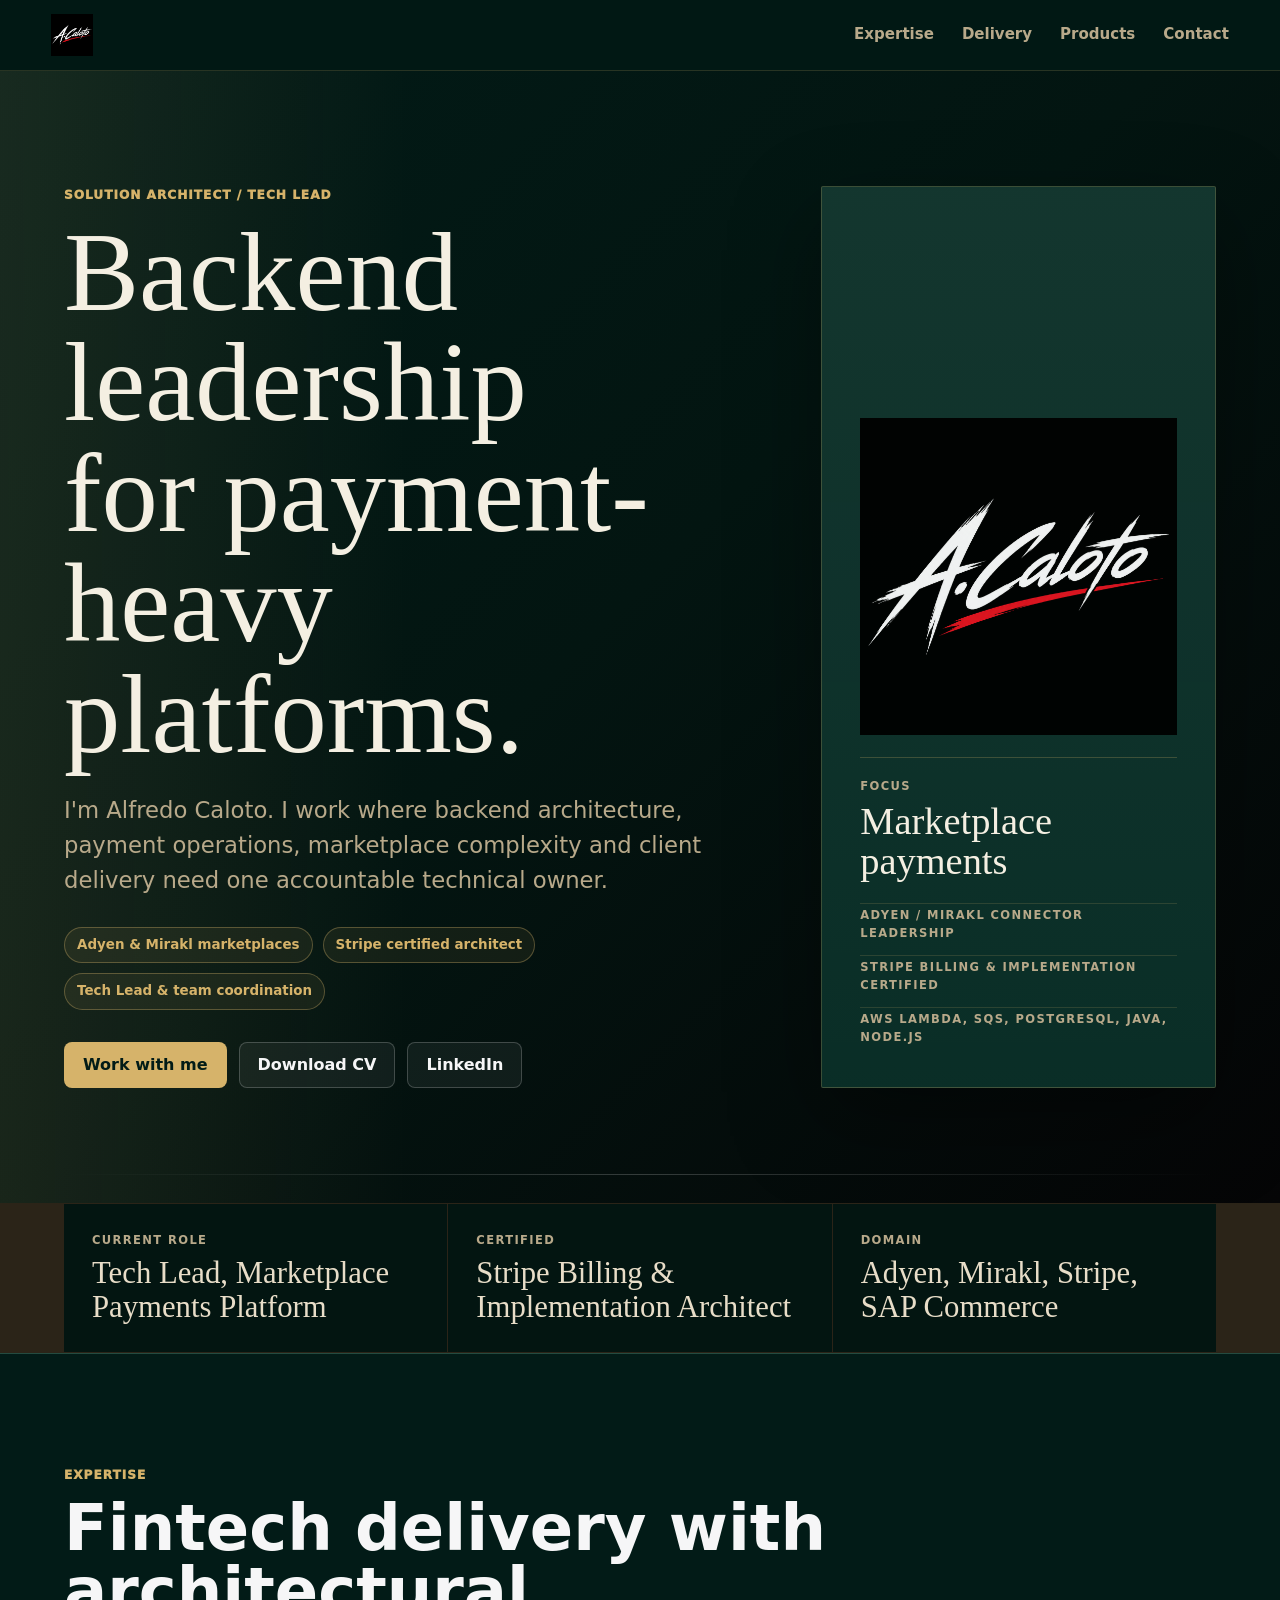
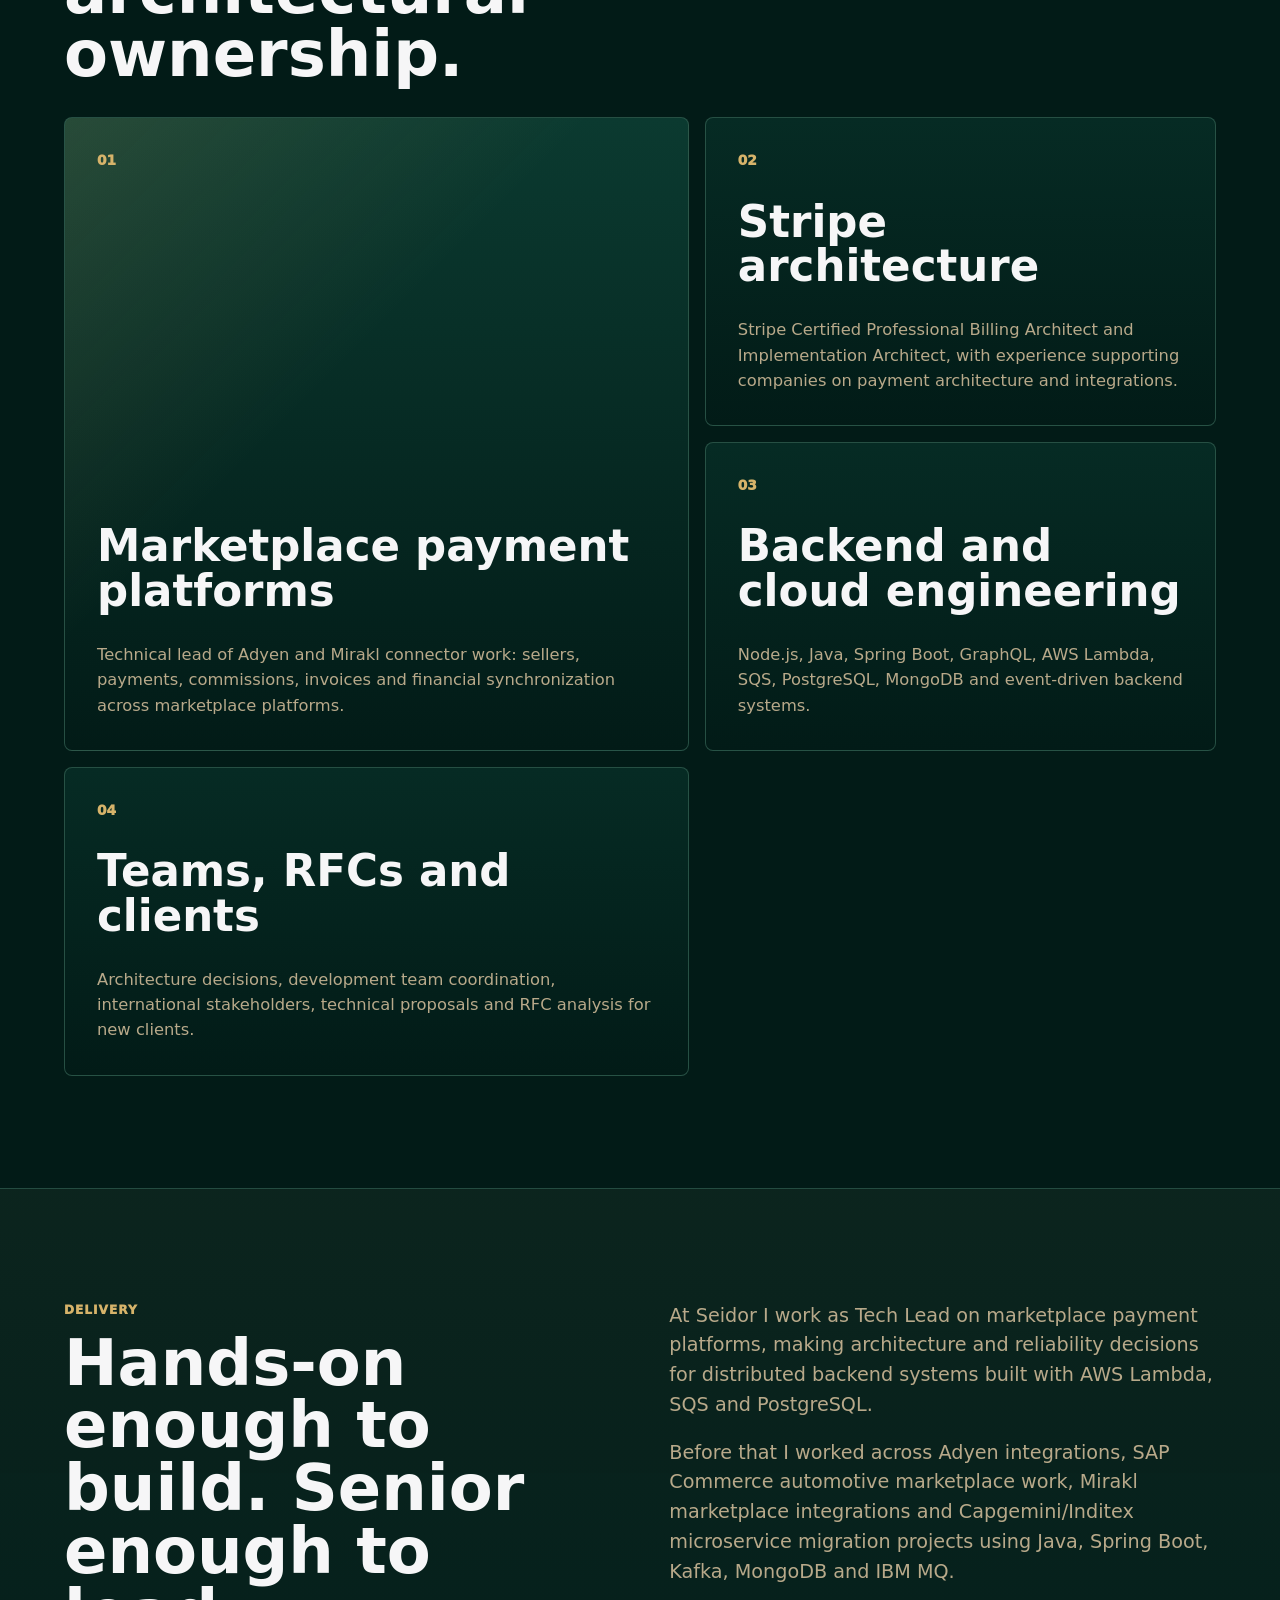
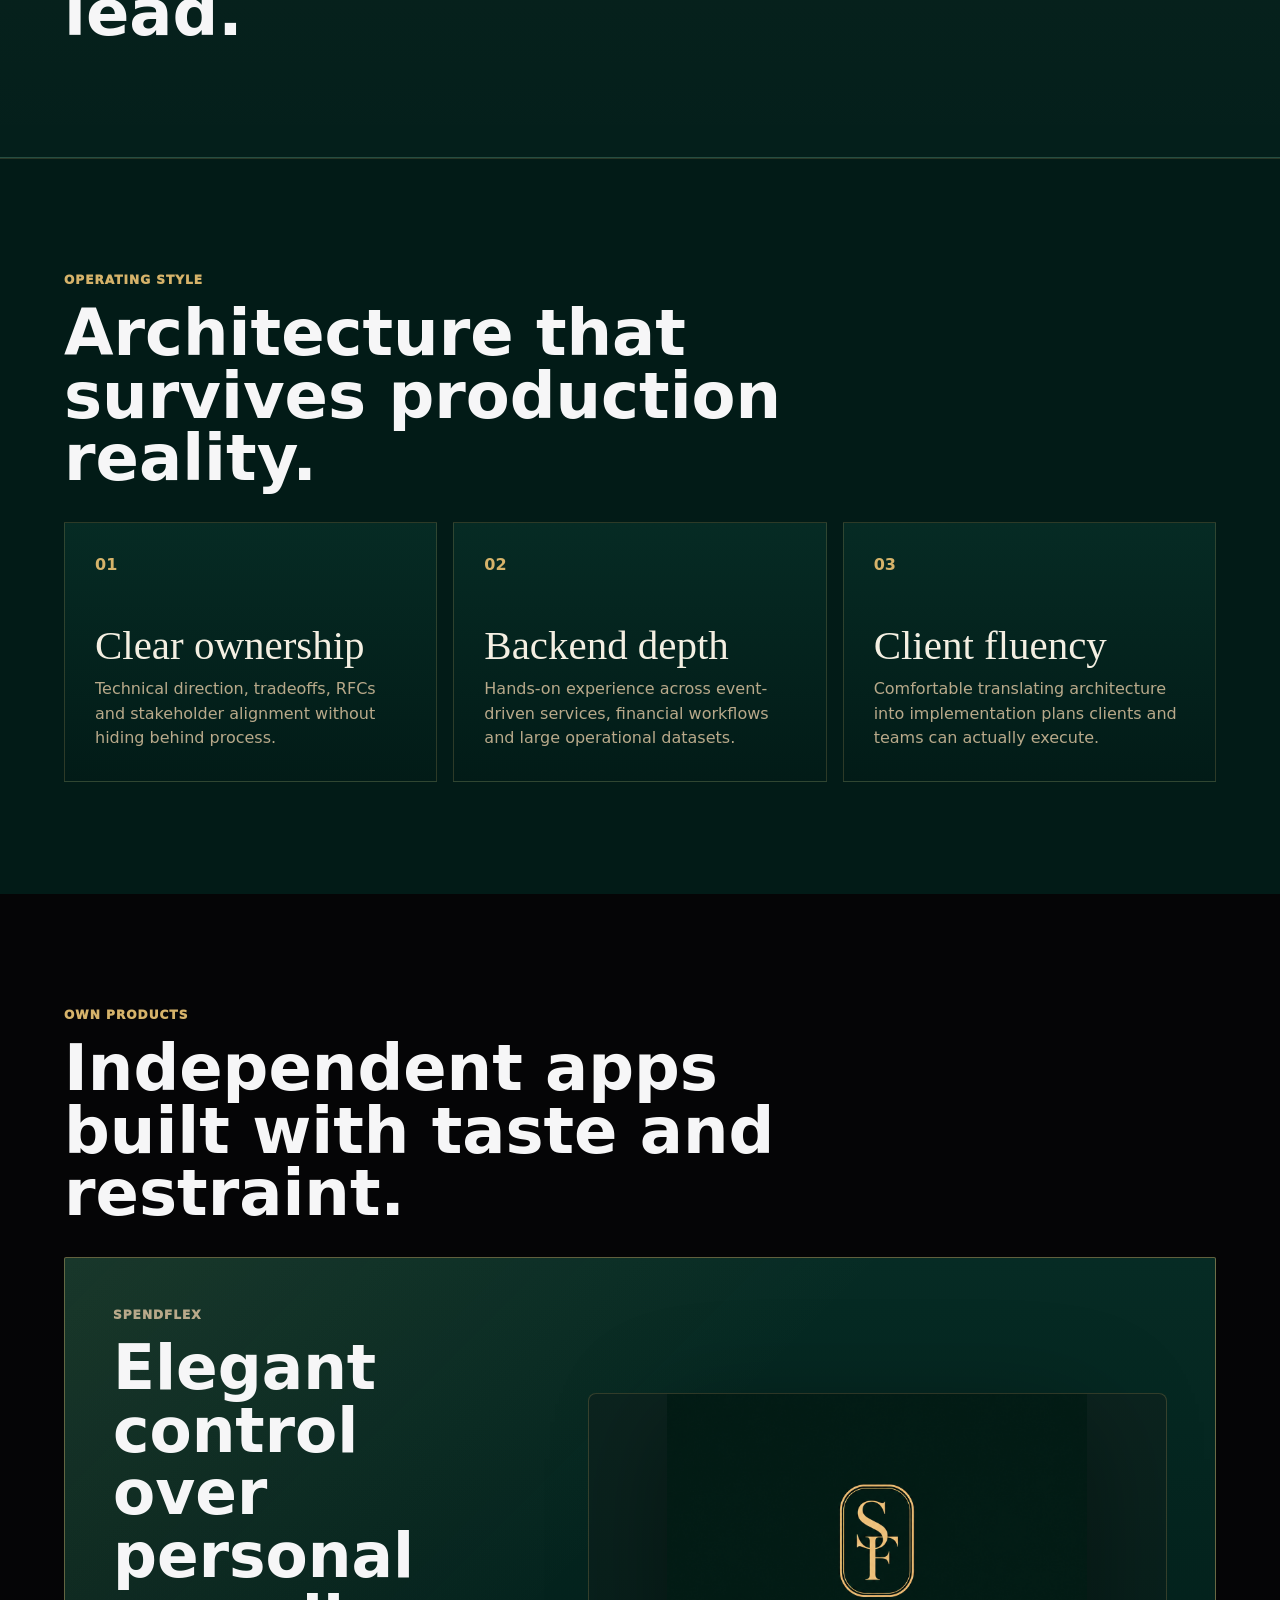
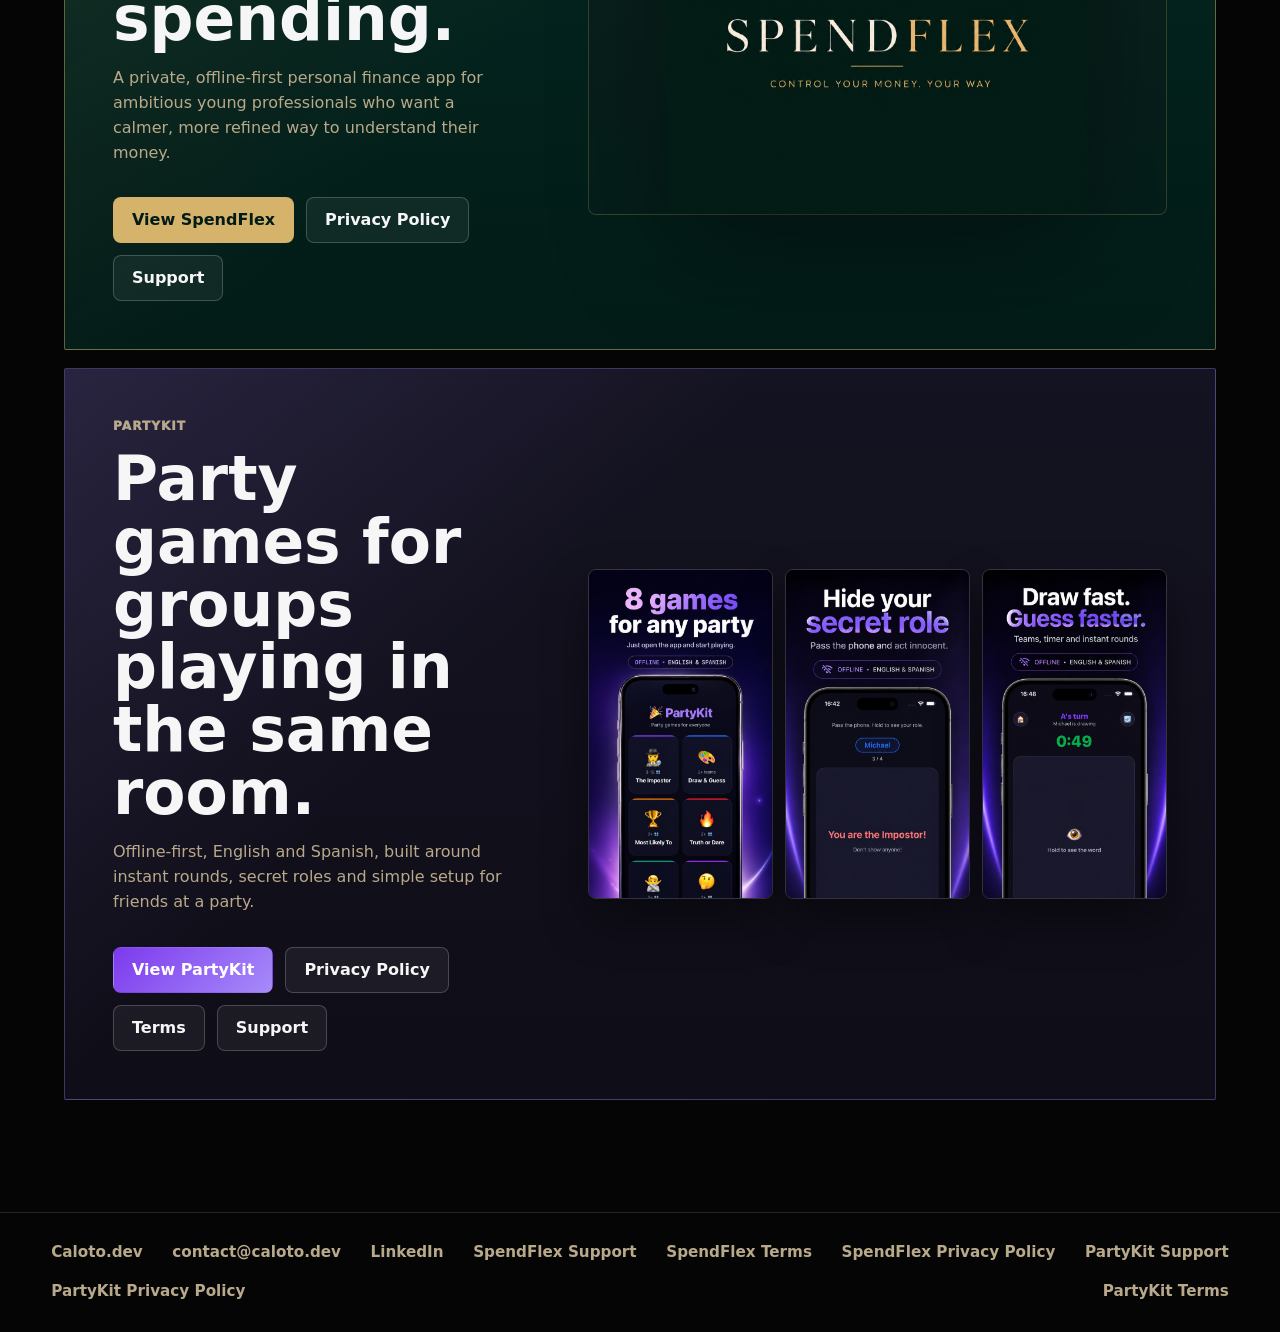
==== commit 9e7079a0: "Add app support and SpendFlex terms pages" ====
--- a/index.html
+++ b/index.html
@@ -189,6 +189,9 @@
               <a class="button button--ghost-dark" href="/spendflex/privacy/">
                 Privacy Policy
               </a>
+              <a class="button button--ghost-dark" href="/spendflex/support/">
+                Support
+              </a>
             </div>
           </div>
           <div class="spendflex-card-mark" aria-label="SpendFlex brand">
@@ -211,6 +214,9 @@
               <a class="button button--ghost-dark" href="/partykit/terms/">
                 Terms
               </a>
+              <a class="button button--ghost-dark" href="/partykit/support/">
+                Support
+              </a>
             </div>
           </div>
           <div class="screenshot-strip" aria-label="PartyKit screenshots">
@@ -226,7 +232,10 @@
       <span>Caloto.dev</span>
       <a href="mailto:contact@caloto.dev">contact@caloto.dev</a>
       <a href="https://www.linkedin.com/in/alfredocaloto/">LinkedIn</a>
+      <a href="/spendflex/support/">SpendFlex Support</a>
+      <a href="/spendflex/terms/">SpendFlex Terms</a>
       <a href="/spendflex/privacy/">SpendFlex Privacy Policy</a>
+      <a href="/partykit/support/">PartyKit Support</a>
       <a href="/partykit/privacy/">PartyKit Privacy Policy</a>
       <a href="/partykit/terms/">PartyKit Terms</a>
     </footer>
--- a/styles.css
+++ b/styles.css
@@ -1496,19 +1496,25 @@
   max-width: 940px;
 }
 
-.contact-card {
-  display: grid;
-  gap: 8px;
+.contact-form {
+  display: grid;
+  gap: 16px;
   margin-top: 22px;
   padding-top: 22px;
   border-top: 1px solid currentColor;
 }
 
-.contact-card--party {
+.contact-form--party {
   border-top-color: rgba(167, 139, 250, 0.22);
 }
 
-.contact-card span {
+.contact-form--spendflex {
+  border-top-color: rgba(214, 179, 106, 0.24);
+}
+
+.contact-form label {
+  display: grid;
+  gap: 8px;
   color: var(--muted);
   font-size: 0.82rem;
   font-weight: 850;
@@ -1516,11 +1522,49 @@
   text-transform: uppercase;
 }
 
-.contact-card a {
+.contact-form input,
+.contact-form textarea {
+  width: 100%;
+  border: 1px solid rgba(167, 139, 250, 0.28);
+  border-radius: 8px;
+  padding: 13px 14px;
+  color: var(--text);
+  background: rgba(15, 13, 23, 0.74);
+  font: inherit;
+  letter-spacing: 0;
+  text-transform: none;
+}
+
+.contact-form--spendflex input,
+.contact-form--spendflex textarea {
+  border-color: rgba(214, 179, 106, 0.28);
+  color: var(--sf-ivory);
+  background: rgba(2, 27, 23, 0.74);
+}
+
+.contact-form textarea {
+  resize: vertical;
+}
+
+.contact-form input:focus,
+.contact-form textarea:focus {
+  outline: 2px solid rgba(196, 181, 253, 0.36);
+  outline-offset: 2px;
+}
+
+.contact-form--spendflex input:focus,
+.contact-form--spendflex textarea:focus {
+  outline-color: rgba(214, 179, 106, 0.38);
+}
+
+.contact-form__mail {
   width: fit-content;
   color: var(--purple-2);
-  font-size: clamp(1.2rem, 2.8vw, 2rem);
   font-weight: 850;
+}
+
+.contact-form__mail--spendflex {
+  color: var(--sf-gold);
 }
 
 @media (max-width: 980px) {
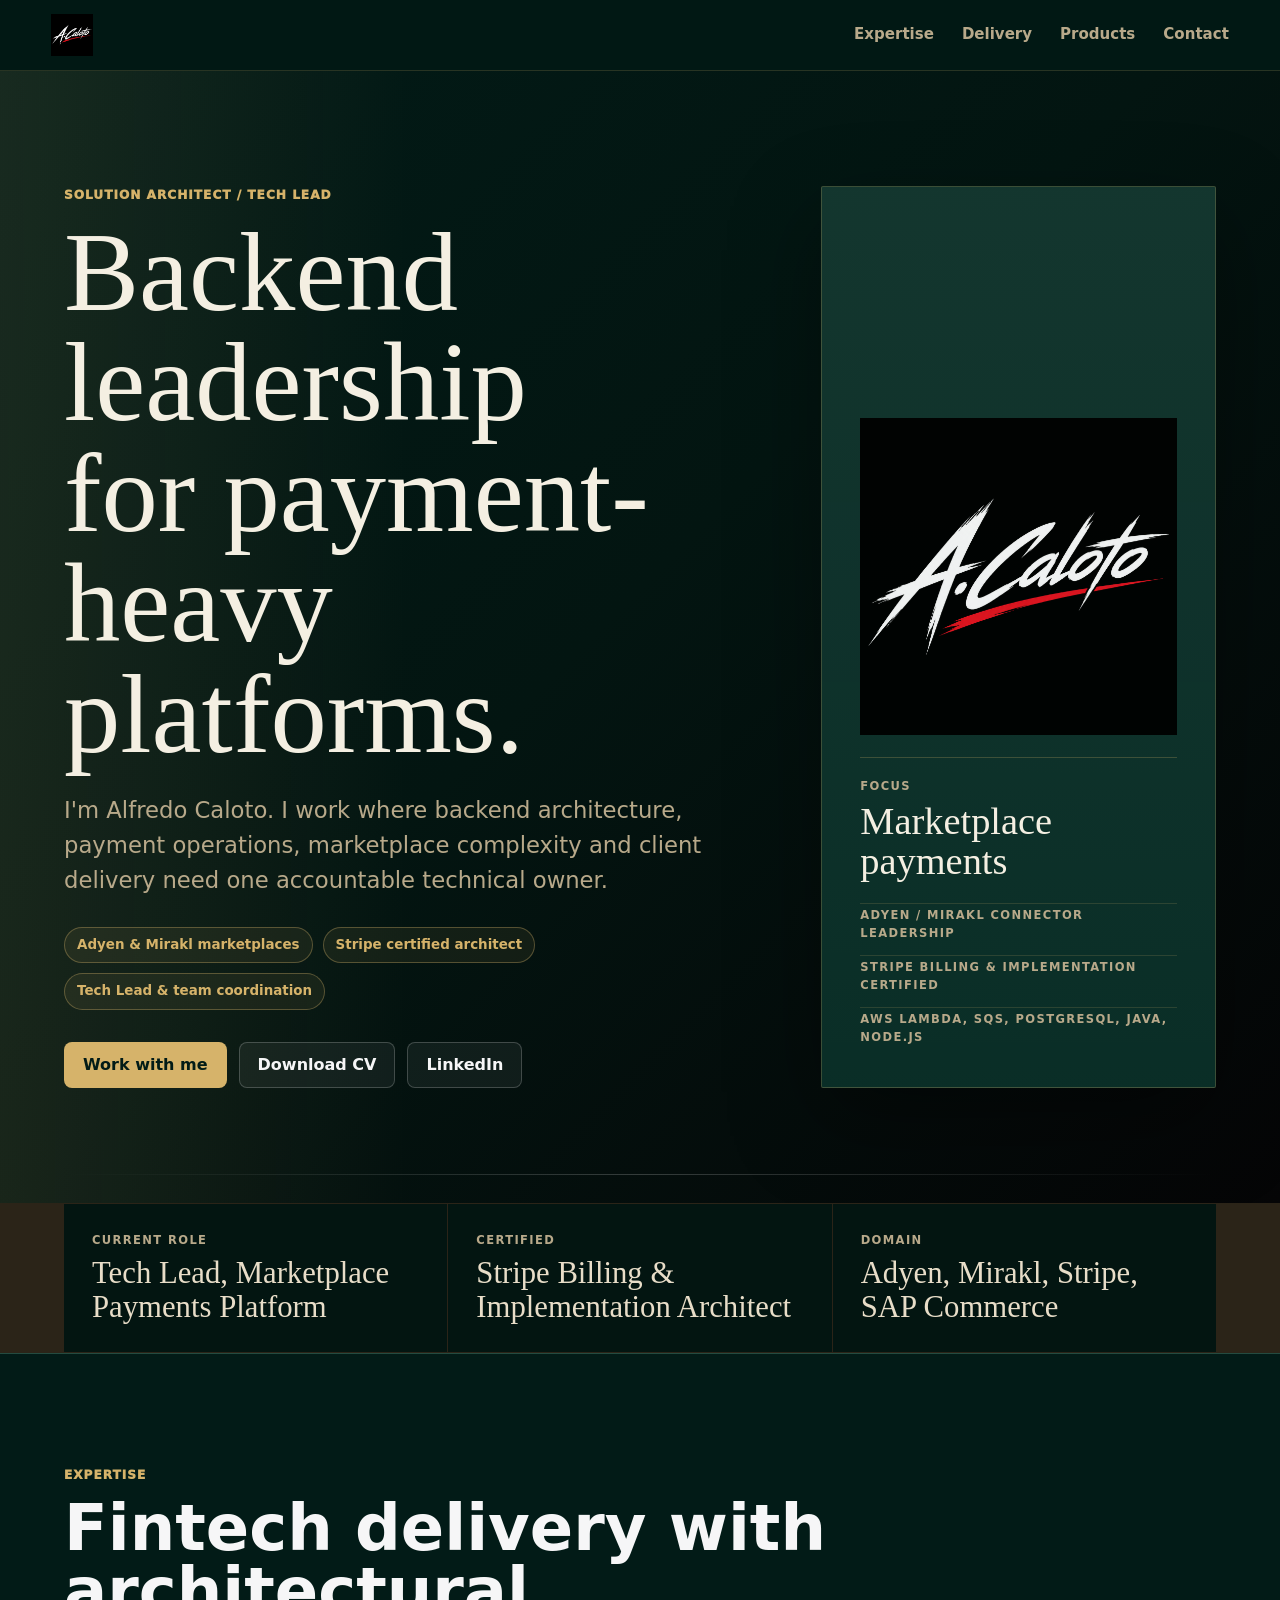
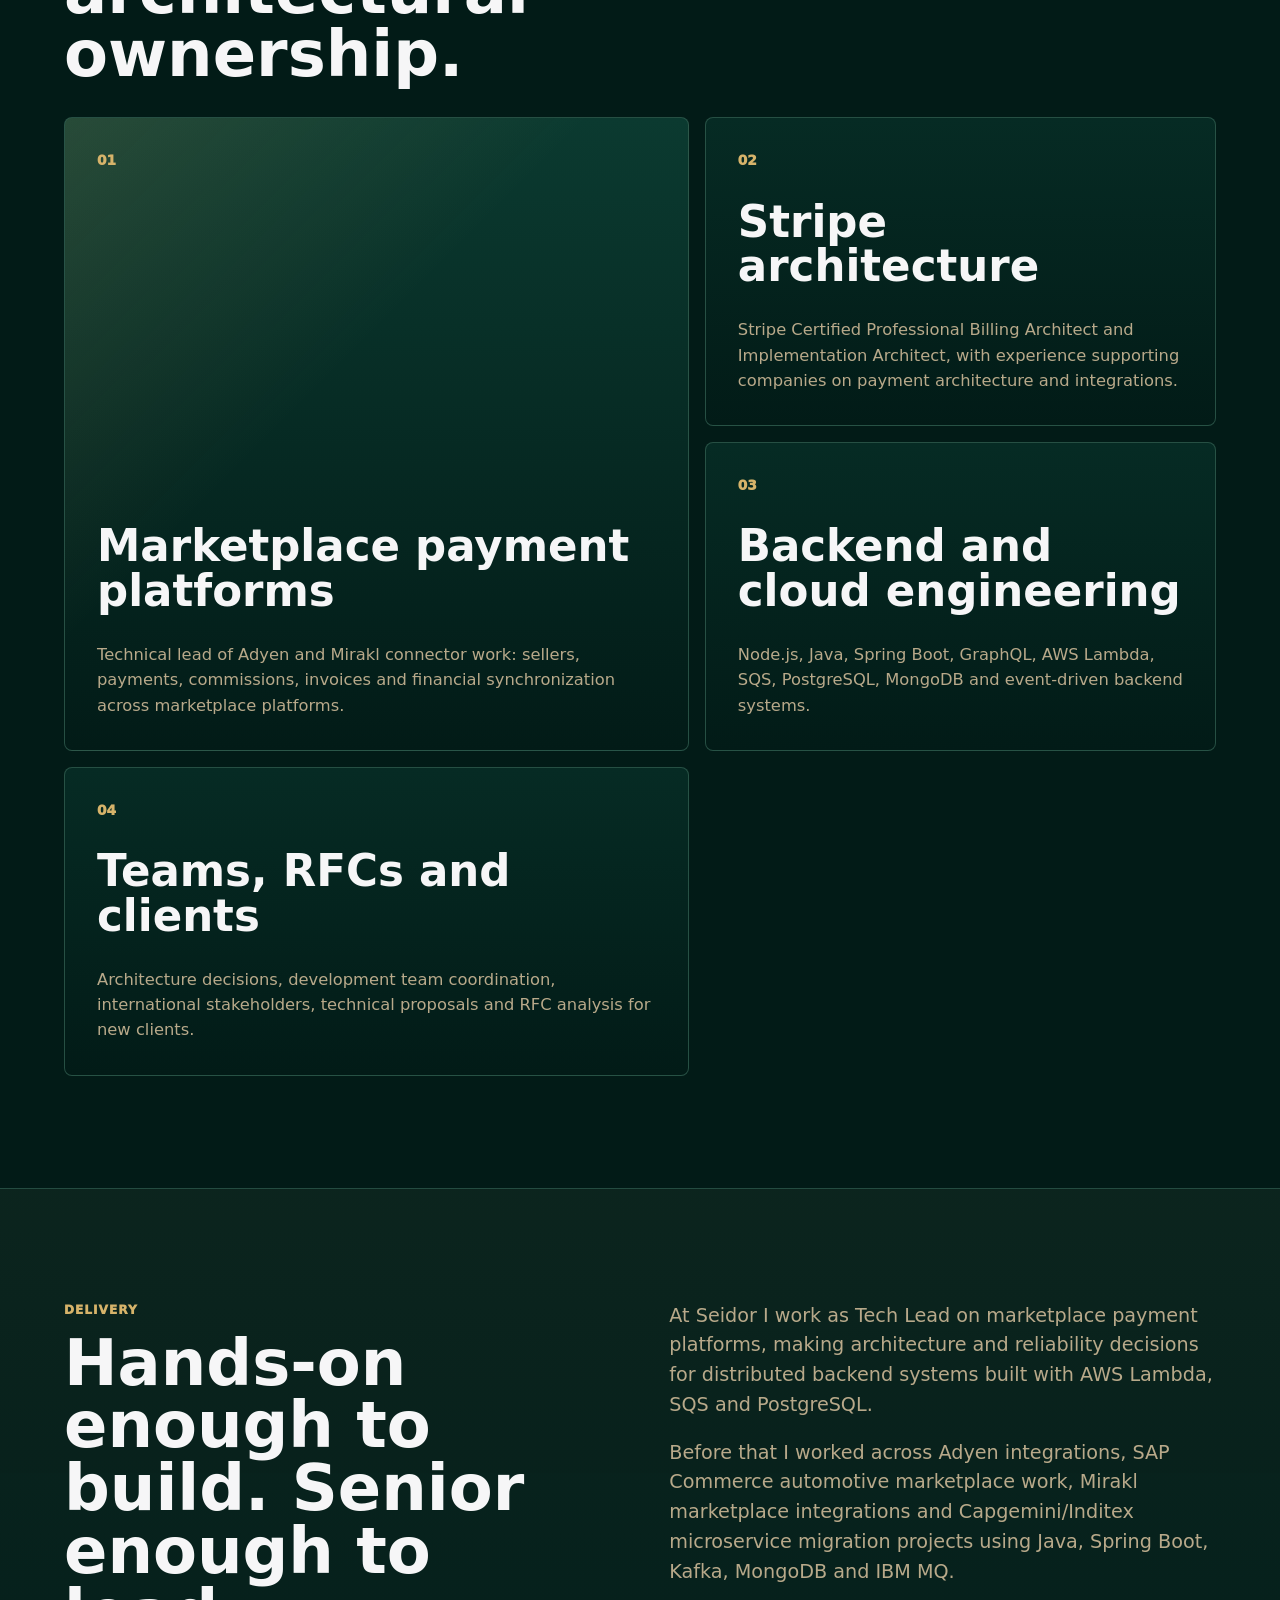
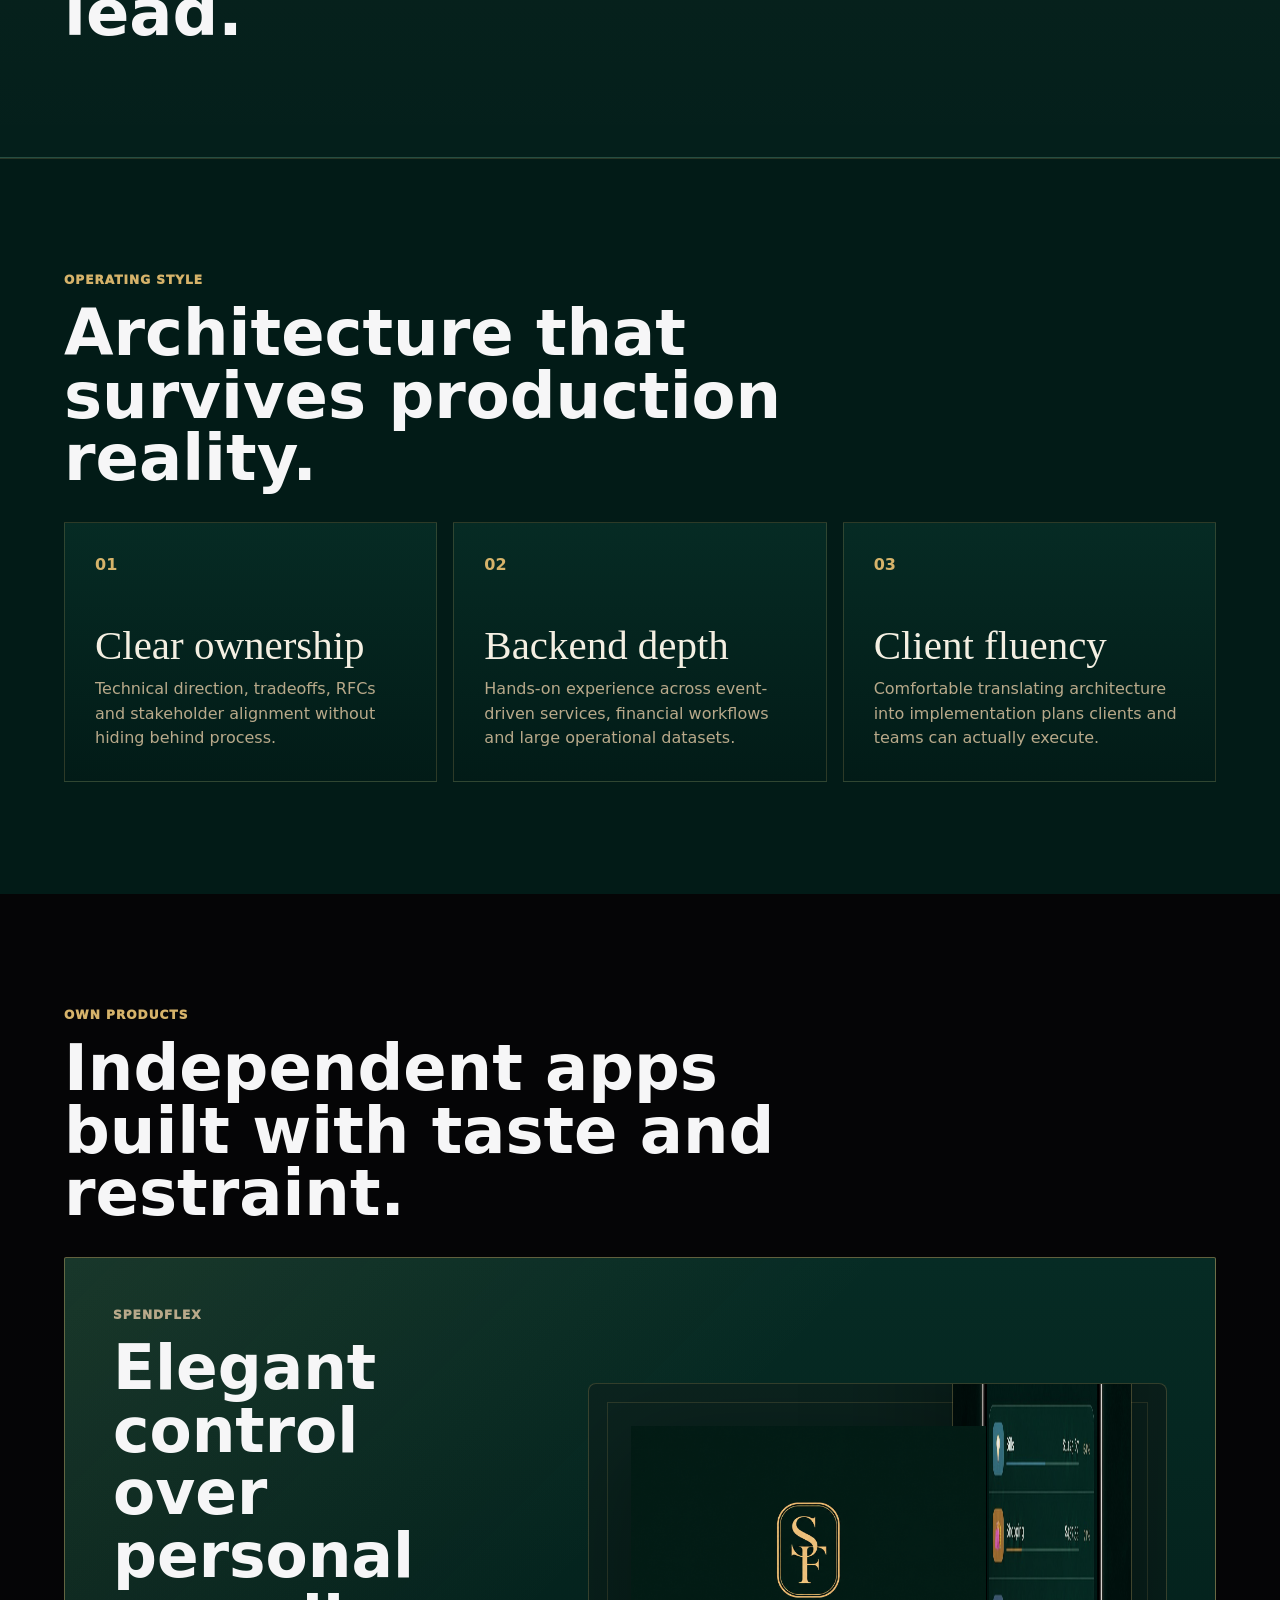
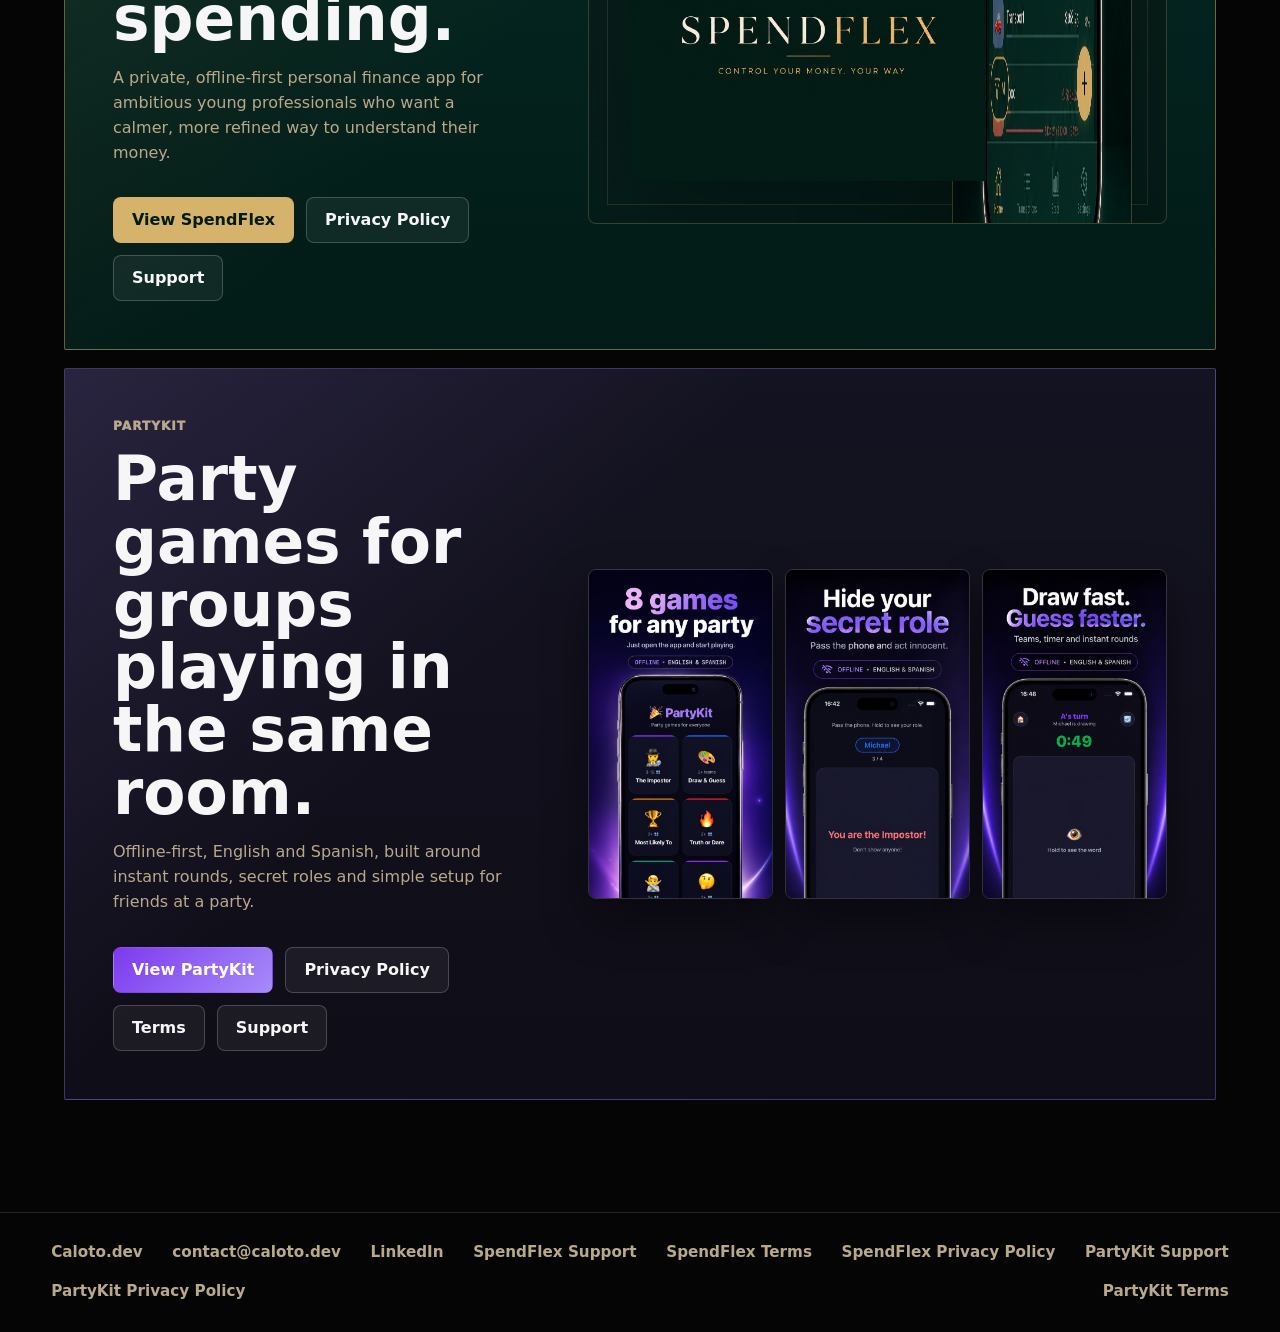
==== commit 10bcc907: "Upgrade SpendFlex landing page" ====
--- a/index.html
+++ b/index.html
@@ -194,8 +194,20 @@
               </a>
             </div>
           </div>
-          <div class="spendflex-card-mark" aria-label="SpendFlex brand">
-            <img src="/assets/spendflex/fulllogo.png" alt="SpendFlex logo" />
+          <div class="spendflex-card-mark spendflex-card-mark--preview" aria-label="SpendFlex brand preview">
+            <img
+              class="spendflex-card-mark__logo"
+              src="/assets/spendflex/fulllogo.png"
+              alt="SpendFlex logo"
+            />
+            <img
+              class="spendflex-card-mark__screen"
+              src="/assets/spendflex/promo/month-glance.jpg"
+              alt="SpendFlex monthly dashboard preview"
+              width="852"
+              height="1846"
+              loading="lazy"
+            />
           </div>
         </article>
         <article class="app-card">
--- a/styles.css
+++ b/styles.css
@@ -558,6 +558,38 @@
   filter: drop-shadow(0 28px 56px rgba(0, 0, 0, 0.38));
 }
 
+.spendflex-card-mark--preview {
+  position: relative;
+  overflow: hidden;
+  justify-items: start;
+  padding: clamp(22px, 4vw, 42px);
+}
+
+.spendflex-card-mark--preview::after {
+  content: "";
+  position: absolute;
+  inset: 18px;
+  border: 1px solid rgba(214, 179, 106, 0.16);
+  pointer-events: none;
+}
+
+.spendflex-card-mark img.spendflex-card-mark__logo {
+  position: relative;
+  z-index: 2;
+  width: min(72%, 360px);
+}
+
+.spendflex-card-mark img.spendflex-card-mark__screen {
+  position: absolute;
+  right: clamp(16px, 3vw, 34px);
+  bottom: -34%;
+  z-index: 1;
+  width: min(34%, 180px);
+  border: 1px solid rgba(214, 179, 106, 0.28);
+  border-radius: 6px;
+  filter: drop-shadow(0 34px 70px rgba(0, 0, 0, 0.42));
+}
+
 .sf-hero {
   display: grid;
   grid-template-columns: minmax(0, 0.92fr) minmax(320px, 1fr);
@@ -1565,6 +1597,287 @@
 
 .contact-form__mail--spendflex {
   color: var(--sf-gold);
+}
+
+.sf-hero--editorial {
+  grid-template-columns: minmax(0, 0.78fr) minmax(320px, 0.88fr);
+  background:
+    radial-gradient(circle at 78% 38%, rgba(214, 179, 106, 0.14), transparent 26%),
+    linear-gradient(90deg, rgba(214, 179, 106, 0.08), transparent 38%),
+    linear-gradient(135deg, #021b17 0%, #031511 46%, #0b3a30 100%);
+}
+
+.sf-hero--editorial h1 {
+  font-size: clamp(3.3rem, 7.7vw, 7.2rem);
+}
+
+.sf-hero__visual {
+  position: relative;
+  display: grid;
+  min-height: 780px;
+  align-items: center;
+  justify-items: center;
+}
+
+.sf-promo-cover {
+  position: relative;
+  width: min(100%, clamp(320px, 26vw, 390px));
+  margin: 0;
+  padding: 10px;
+  border: 1px solid rgba(214, 179, 106, 0.32);
+  border-radius: 8px;
+  background:
+    linear-gradient(180deg, rgba(244, 239, 226, 0.055), rgba(244, 239, 226, 0.016)),
+    #062b24;
+  box-shadow: 0 44px 120px rgba(0, 0, 0, 0.46);
+  transform: rotate(1.2deg);
+}
+
+.sf-promo-cover::before {
+  content: "";
+  position: absolute;
+  inset: 18px;
+  border: 1px solid rgba(214, 179, 106, 0.18);
+  pointer-events: none;
+}
+
+.sf-promo-cover img,
+.sf-screen-card img,
+.sf-gallery img {
+  display: block;
+  width: 100%;
+  height: auto;
+  border-radius: 4px;
+}
+
+.sf-hero-note {
+  position: absolute;
+  right: 0;
+  bottom: 7%;
+  max-width: 310px;
+  padding: 18px;
+  border: 1px solid rgba(214, 179, 106, 0.28);
+  background: rgba(2, 27, 23, 0.88);
+  box-shadow: 0 26px 70px rgba(0, 0, 0, 0.34);
+}
+
+.sf-hero-note span,
+.sf-screen-card span {
+  color: var(--sf-gold);
+  font-size: 0.72rem;
+  font-weight: 900;
+  letter-spacing: 0.16em;
+  text-transform: uppercase;
+}
+
+.sf-hero-note strong {
+  display: block;
+  margin-top: 18px;
+  color: var(--sf-ivory);
+  font-family: Georgia, "Times New Roman", serif;
+  font-size: 1.8rem;
+  font-weight: 500;
+}
+
+.sf-hero-note p {
+  margin: 10px 0 0;
+  color: var(--sf-cream);
+  font-size: 0.95rem;
+}
+
+.sf-copy-stack {
+  display: grid;
+  gap: 28px;
+}
+
+.sf-metrics-row {
+  display: grid;
+  grid-template-columns: repeat(3, minmax(0, 1fr));
+  gap: 1px;
+  border: 1px solid var(--sf-border);
+  background: var(--sf-border);
+}
+
+.sf-metrics-row div {
+  min-height: 132px;
+  display: grid;
+  align-content: space-between;
+  padding: 18px;
+  background: rgba(6, 43, 36, 0.84);
+}
+
+.sf-metrics-row strong {
+  color: var(--sf-ivory);
+  font-family: Georgia, "Times New Roman", serif;
+  font-size: clamp(1.7rem, 3vw, 2.8rem);
+  font-weight: 500;
+  line-height: 1;
+}
+
+.sf-metrics-row span {
+  color: var(--sf-muted);
+  font-size: 0.72rem;
+  font-weight: 850;
+  letter-spacing: 0.12em;
+  text-transform: uppercase;
+}
+
+.sf-product-scenes,
+.sf-gallery {
+  padding: clamp(70px, 10vw, 128px) clamp(18px, 5vw, 76px);
+  border-top: 1px solid var(--sf-border);
+  background:
+    linear-gradient(180deg, rgba(214, 179, 106, 0.035), transparent 34%),
+    var(--sf-bg);
+}
+
+.sf-section-heading {
+  display: grid;
+  gap: 18px;
+  max-width: 880px;
+  margin-bottom: clamp(36px, 6vw, 74px);
+}
+
+.sf-section-heading--split {
+  grid-template-columns: minmax(0, 0.9fr) minmax(280px, 0.65fr);
+  max-width: none;
+  align-items: end;
+}
+
+.sf-section-heading h2 {
+  margin: 0;
+  color: var(--sf-ivory);
+  font-family: Georgia, "Times New Roman", serif;
+  font-size: clamp(2.35rem, 5.6vw, 5.6rem);
+  font-weight: 500;
+  line-height: 0.98;
+}
+
+.sf-section-heading p {
+  max-width: 650px;
+  margin: 0;
+  color: var(--sf-cream);
+  font-size: clamp(1rem, 1.6vw, 1.16rem);
+}
+
+.sf-screen-triptych {
+  display: grid;
+  grid-template-columns: repeat(3, minmax(0, 1fr));
+  gap: clamp(16px, 2vw, 28px);
+  align-items: start;
+}
+
+.sf-screen-card {
+  display: grid;
+  gap: 18px;
+  padding: 10px;
+  border: 1px solid rgba(214, 179, 106, 0.24);
+  background:
+    linear-gradient(180deg, rgba(232, 221, 200, 0.048), rgba(232, 221, 200, 0.012)),
+    var(--sf-card);
+  box-shadow: 0 28px 82px rgba(0, 0, 0, 0.28);
+}
+
+.sf-screen-card--raised {
+  margin-top: -42px;
+}
+
+.sf-screen-card div {
+  display: grid;
+  gap: 10px;
+  padding: 6px 8px 12px;
+}
+
+.sf-screen-card h3 {
+  margin: 0;
+  color: var(--sf-ivory);
+  font-family: Georgia, "Times New Roman", serif;
+  font-size: clamp(1.6rem, 3vw, 2.8rem);
+  font-weight: 500;
+  line-height: 1.04;
+}
+
+.sf-screen-card p {
+  margin: 0;
+  color: var(--sf-muted);
+}
+
+.sf-feature-grid--six {
+  grid-template-columns: repeat(3, minmax(0, 1fr));
+}
+
+.sf-feature-grid--six article {
+  min-height: 272px;
+}
+
+.sf-gallery {
+  background:
+    linear-gradient(180deg, rgba(6, 43, 36, 0.72), rgba(2, 27, 23, 1)),
+    var(--sf-bg);
+}
+
+.sf-gallery-rail {
+  display: flex;
+  gap: clamp(14px, 2vw, 24px);
+  margin-right: calc(clamp(18px, 5vw, 76px) * -1);
+  overflow-x: auto;
+  padding: 4px clamp(18px, 5vw, 76px) 18px 0;
+  scroll-snap-type: x mandatory;
+  scrollbar-color: var(--sf-gold) transparent;
+}
+
+.sf-gallery-rail figure {
+  flex: 0 0 clamp(230px, 24vw, 340px);
+  margin: 0;
+  padding: 8px;
+  border: 1px solid rgba(214, 179, 106, 0.22);
+  background: rgba(2, 27, 23, 0.78);
+  scroll-snap-align: start;
+}
+
+.sf-gallery-rail figcaption {
+  padding: 14px 4px 4px;
+  color: var(--sf-gold);
+  font-family: Georgia, "Times New Roman", serif;
+  font-size: clamp(1.05rem, 1.8vw, 1.35rem);
+}
+
+.sf-dashboard--refined {
+  background:
+    linear-gradient(90deg, rgba(214, 179, 106, 0.055), transparent 42%),
+    var(--sf-bg);
+}
+
+.sf-ledger--premium strong {
+  max-width: 9ch;
+  font-size: clamp(1.9rem, 3.2vw, 3.2rem);
+}
+
+.sf-private--product {
+  background:
+    linear-gradient(135deg, rgba(214, 179, 106, 0.06), transparent 48%),
+    var(--sf-section);
+}
+
+.sf-private__image--screen {
+  min-height: auto;
+  padding: clamp(10px, 2vw, 16px);
+  overflow: hidden;
+}
+
+.sf-private__image--screen img {
+  width: min(100%, 360px);
+  max-height: 760px;
+  object-fit: cover;
+  object-position: top;
+  border-radius: 6px;
+  box-shadow: 0 34px 90px rgba(0, 0, 0, 0.4);
+}
+
+.sf-link-row {
+  display: flex;
+  flex-wrap: wrap;
+  gap: 8px 22px;
 }
 
 @media (max-width: 980px) {
@@ -1762,6 +2075,11 @@
   .sf-marquee {
     padding-right: 16px;
     padding-left: 16px;
+  }
+
+  .sf-marquee {
+    padding-right: 0;
+    padding-left: 0;
   }
 
   .expertise-card,
@@ -1947,3 +2265,147 @@
     min-height: 44px;
   }
 }
+
+@media (max-width: 980px) {
+  .sf-hero--editorial {
+    gap: 30px;
+  }
+
+  .sf-hero__visual {
+    min-height: auto;
+    width: min(100%, 560px);
+    margin: 0 auto;
+  }
+
+  .sf-promo-cover {
+    width: min(72vw, 390px);
+    transform: none;
+  }
+
+  .sf-hero-note {
+    position: static;
+    box-sizing: border-box;
+    width: 100%;
+    max-width: none;
+    margin-top: 16px;
+    justify-self: stretch;
+  }
+
+  .sf-section-heading--split,
+  .sf-screen-triptych {
+    grid-template-columns: 1fr;
+  }
+
+  .sf-screen-card--raised {
+    margin-top: 0;
+  }
+
+  .sf-screen-triptych {
+    max-width: 520px;
+    margin: 0 auto;
+  }
+
+  .sf-feature-grid--six {
+    grid-template-columns: repeat(2, minmax(0, 1fr));
+  }
+}
+
+@media (max-width: 720px) {
+  .sf-hero--editorial {
+    padding-top: 48px;
+  }
+
+  .sf-promo-cover {
+    width: min(100%, 340px);
+    padding: 7px;
+  }
+
+  .sf-hero-note {
+    padding: 14px;
+    width: min(calc(100vw - 32px), 318px);
+    justify-self: center;
+  }
+
+  .sf-metrics-row,
+  .sf-feature-grid--six {
+    grid-template-columns: 1fr;
+  }
+
+  .sf-product-scenes,
+  .sf-gallery {
+    padding: 56px 16px;
+  }
+
+  .sf-section-heading {
+    max-width: 100%;
+    margin-bottom: 28px;
+  }
+
+  .sf-section-heading h2 {
+    font-size: clamp(2.1rem, 11vw, 3.45rem);
+  }
+
+  .sf-screen-triptych {
+    display: flex;
+    max-width: none;
+    margin: 0 -16px;
+    overflow-x: auto;
+    padding: 2px 16px 12px;
+    scroll-snap-type: x mandatory;
+  }
+
+  .sf-screen-card {
+    flex: 0 0 min(82vw, 320px);
+    scroll-snap-align: start;
+  }
+
+  .sf-gallery-rail {
+    margin-right: -16px;
+    padding-right: 16px;
+  }
+
+  .sf-gallery-rail figure {
+    flex-basis: min(78vw, 300px);
+  }
+
+  .sf-ledger--premium strong {
+    max-width: none;
+  }
+
+  .sf-private__image--screen img {
+    width: min(100%, 310px);
+    max-height: none;
+  }
+
+  .sf-link-row {
+    display: grid;
+    gap: 0;
+  }
+}
+
+@media (max-width: 520px) {
+  .sf-hero__visual,
+  .sf-copy-stack,
+  .sf-section-heading {
+    width: 100%;
+    max-width: 358px;
+  }
+
+  .sf-hero__visual,
+  .sf-section-heading {
+    margin-right: auto;
+    margin-left: auto;
+  }
+
+  .sf-promo-cover {
+    width: min(100%, 318px);
+  }
+
+  .sf-hero-note strong {
+    font-size: 1.45rem;
+  }
+
+  .sf-screen-card h3 {
+    font-size: 1.55rem;
+  }
+}
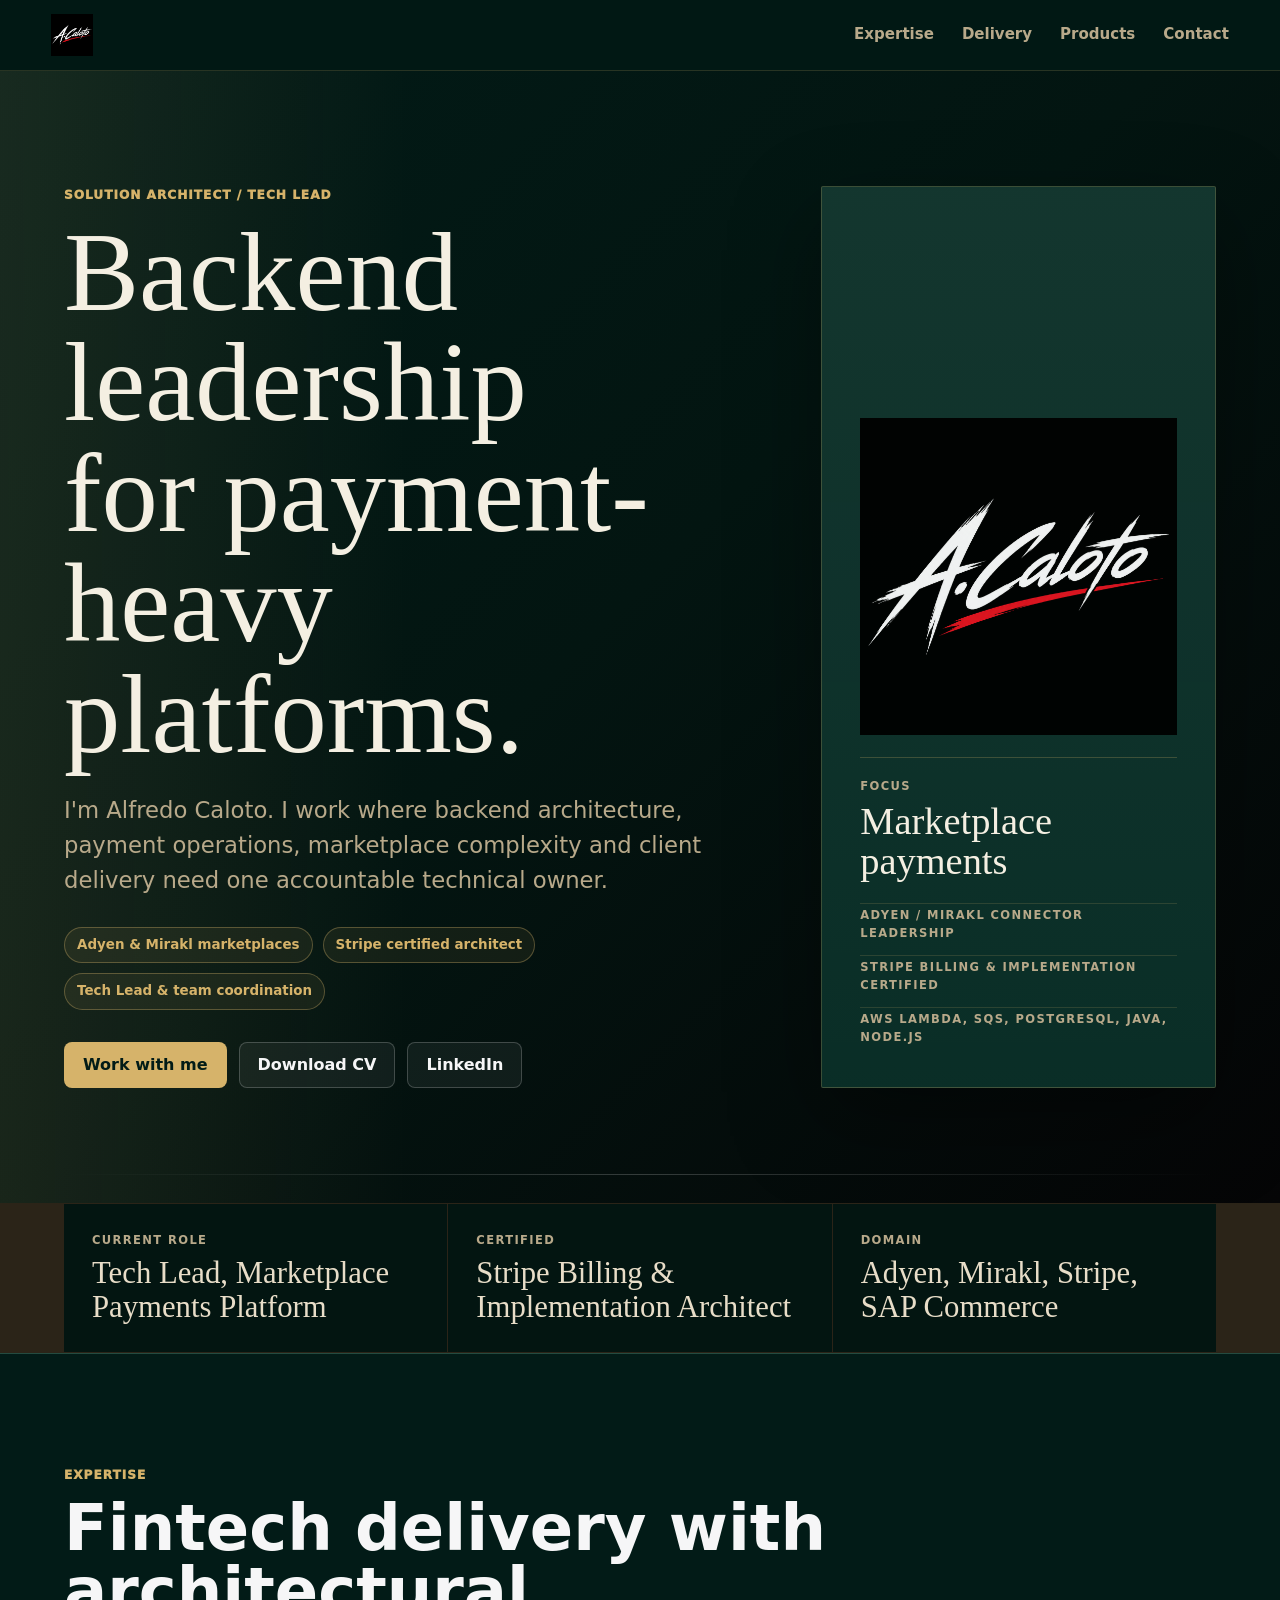
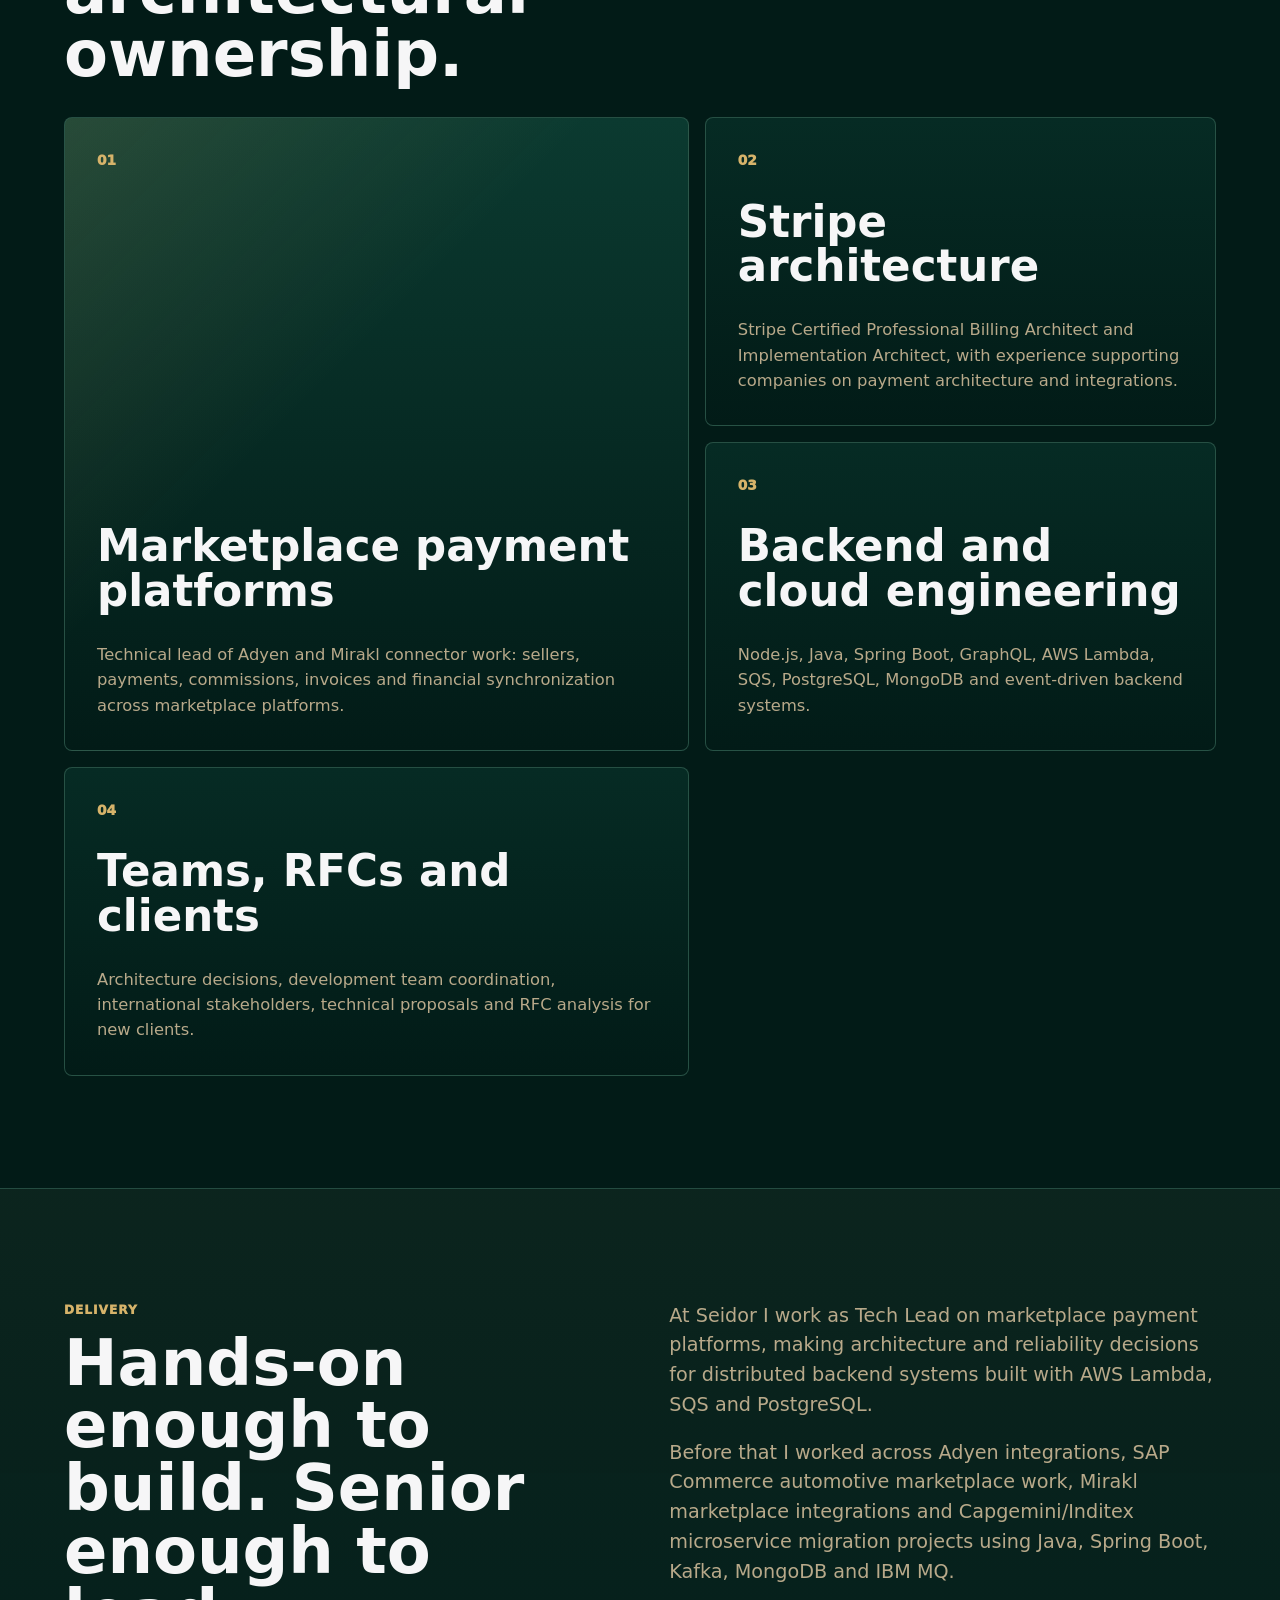
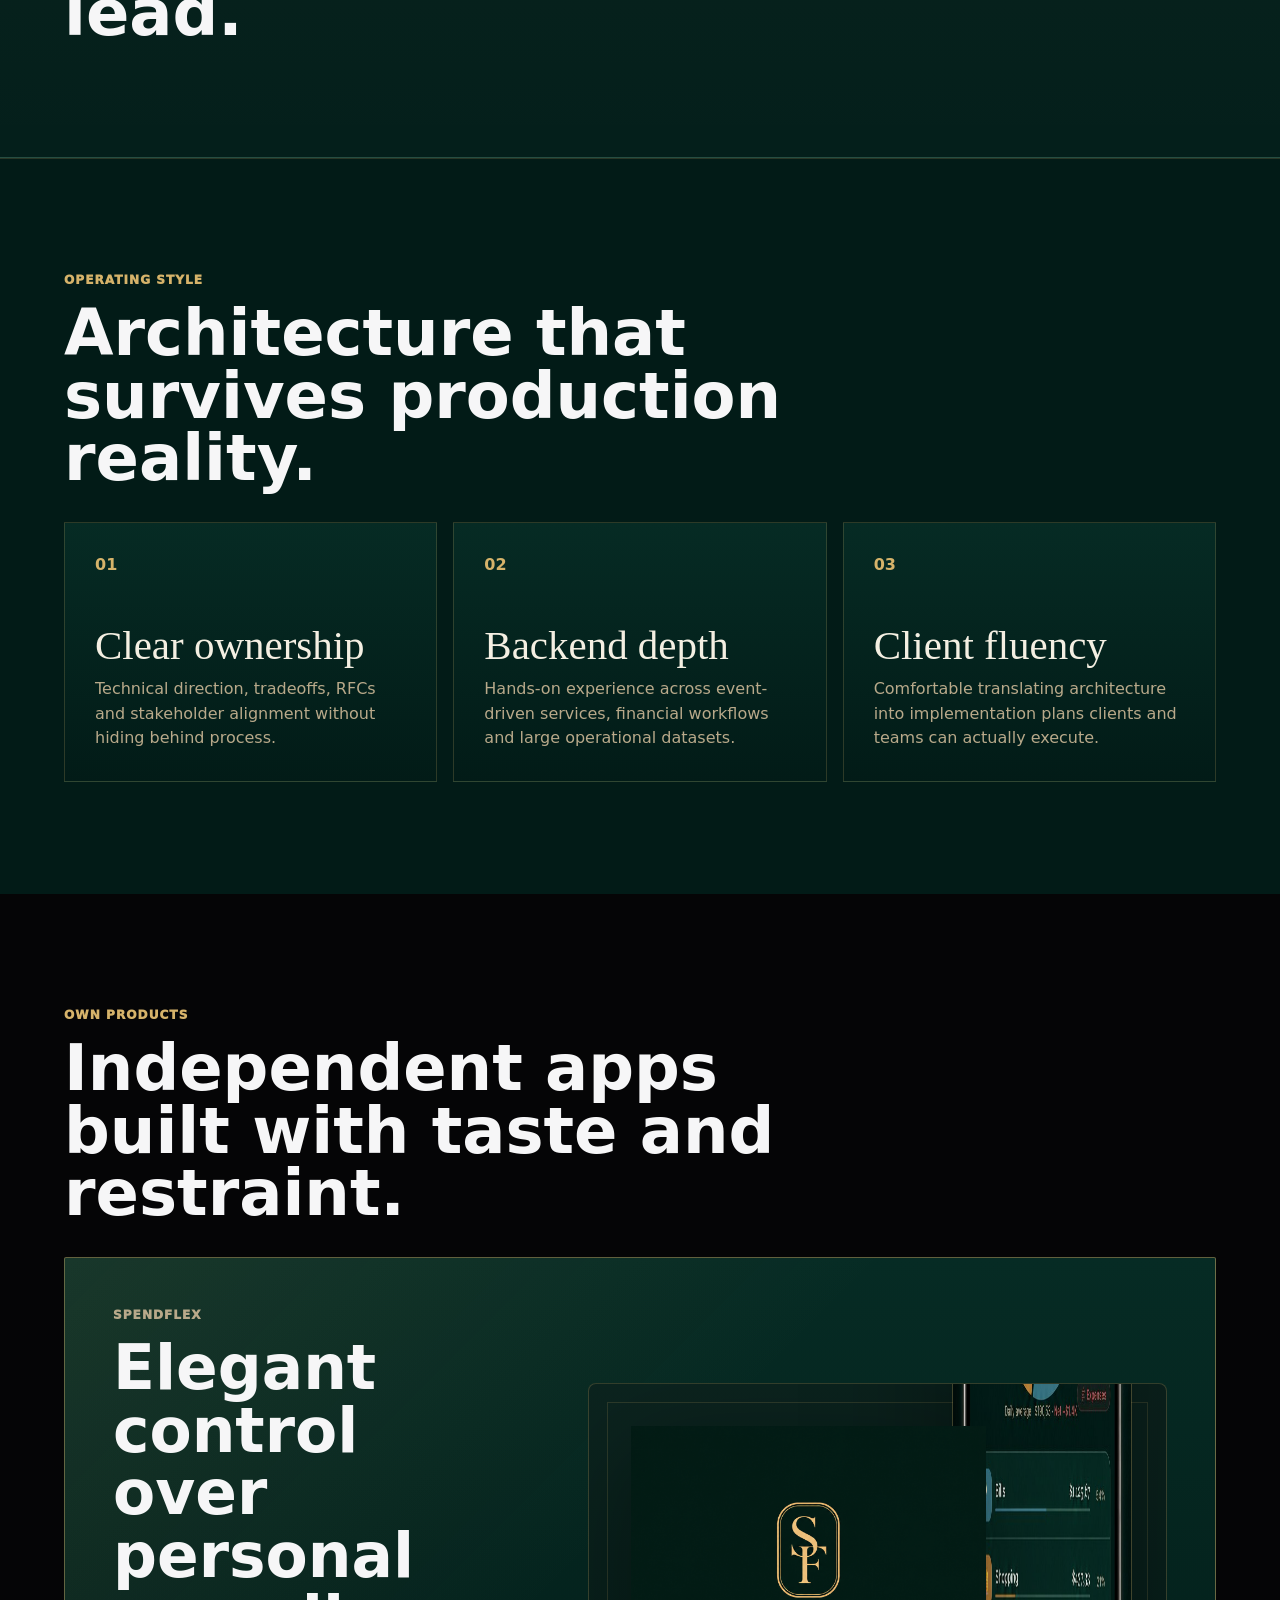
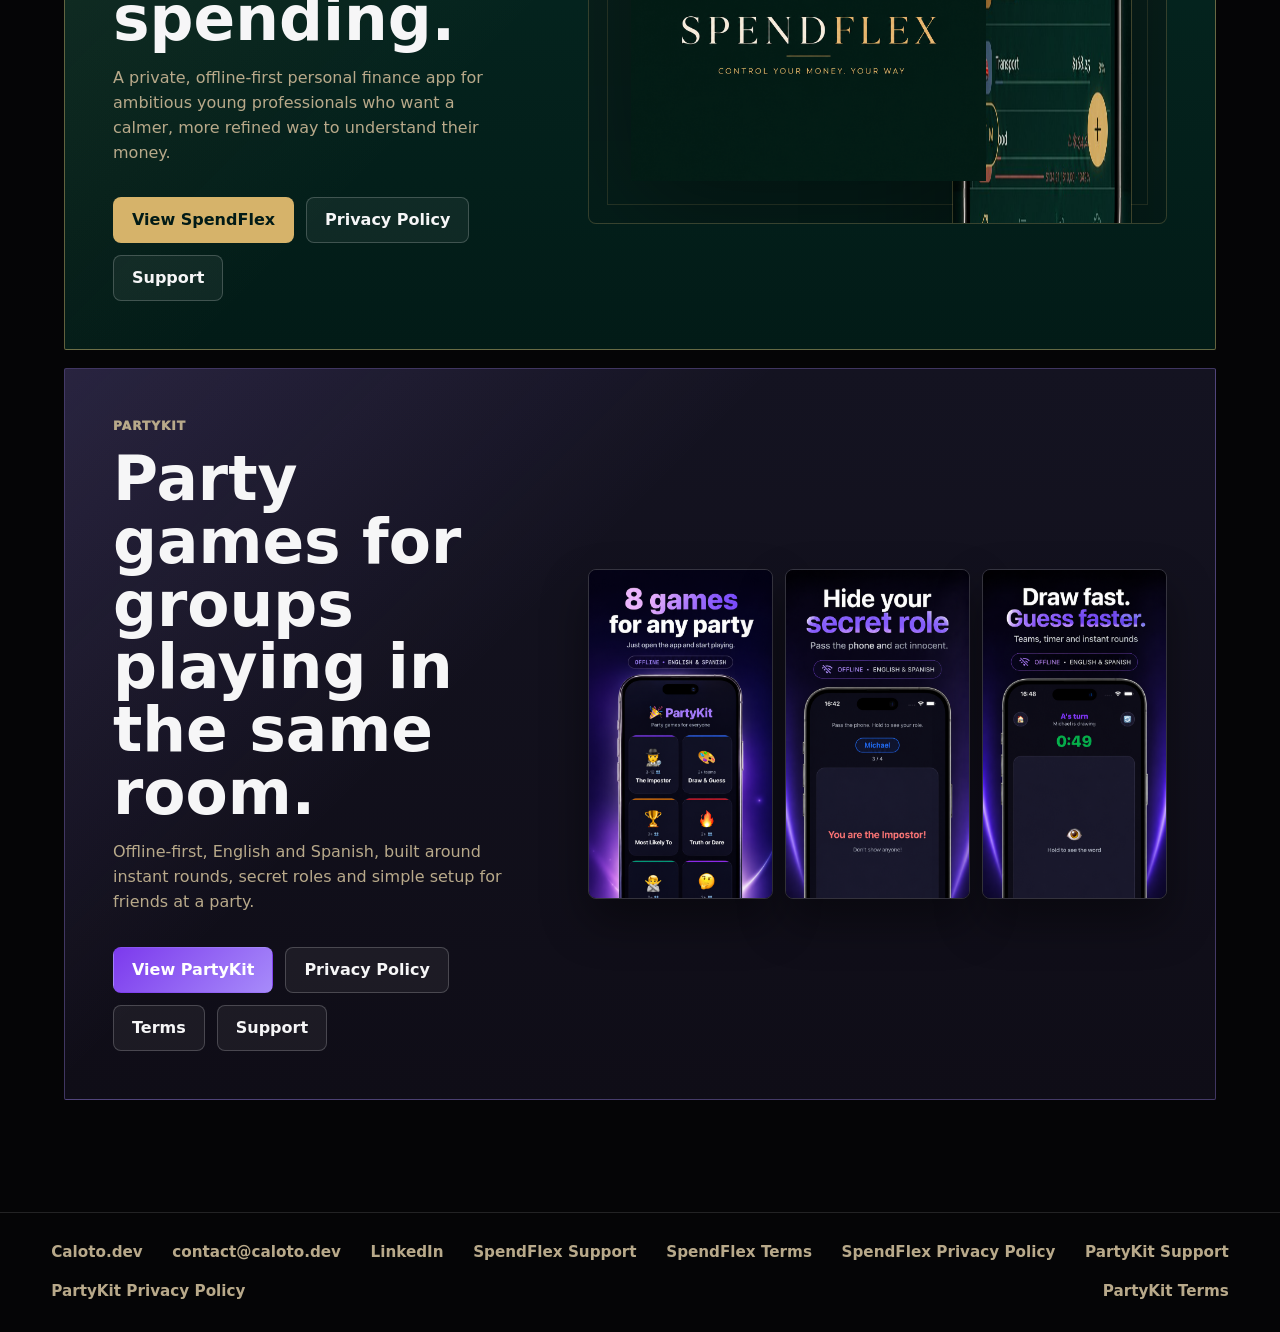
==== commit b3ba2e9a: "Refine SpendFlex landing page" ====
--- a/index.html
+++ b/index.html
@@ -202,10 +202,10 @@
             />
             <img
               class="spendflex-card-mark__screen"
-              src="/assets/spendflex/promo/month-glance.jpg"
+              src="/assets/spendflex/screens/home-device.jpg"
               alt="SpendFlex monthly dashboard preview"
-              width="852"
-              height="1846"
+              width="650"
+              height="1280"
               loading="lazy"
             />
           </div>
--- a/styles.css
+++ b/styles.css
@@ -2409,3 +2409,539 @@
     font-size: 1.55rem;
   }
 }
+
+/* SpendFlex minimal premium page */
+.spendflex-minimal {
+  color: var(--sf-ivory);
+  background: var(--sf-bg);
+  overflow-x: hidden;
+}
+
+.spendflex-minimal * {
+  box-sizing: border-box;
+}
+
+.spendflex-minimal main {
+  overflow: hidden;
+  background:
+    linear-gradient(180deg, rgba(6, 43, 36, 0.78), rgba(2, 27, 23, 0) 620px),
+    var(--sf-bg);
+}
+
+.sfm-header {
+  position: sticky;
+  top: 0;
+  z-index: 20;
+  display: flex;
+  align-items: center;
+  justify-content: space-between;
+  gap: 24px;
+  padding: 14px clamp(18px, 5vw, 72px);
+  border-bottom: 1px solid rgba(214, 179, 106, 0.22);
+  background: rgba(2, 27, 23, 0.9);
+  backdrop-filter: blur(18px);
+}
+
+.sfm-brand {
+  display: inline-flex;
+  align-items: center;
+  gap: 10px;
+  color: var(--sf-ivory);
+  font-family: Georgia, "Times New Roman", serif;
+  font-weight: 700;
+  text-decoration: none;
+}
+
+.sfm-brand img {
+  width: 28px;
+  height: 28px;
+  object-fit: contain;
+}
+
+.sfm-brand span {
+  font-size: 1.15rem;
+  letter-spacing: 0.01em;
+}
+
+.sfm-nav {
+  display: flex;
+  align-items: center;
+  gap: clamp(14px, 2vw, 28px);
+}
+
+.sfm-nav a,
+.sfm-footer a {
+  color: var(--sf-muted);
+  font-size: 0.9rem;
+  font-weight: 800;
+  text-decoration: none;
+}
+
+.sfm-nav a:hover,
+.sfm-footer a:hover {
+  color: var(--sf-gold);
+}
+
+.sfm-hero {
+  display: grid;
+  grid-template-columns: minmax(0, 0.76fr) minmax(360px, 0.9fr);
+  gap: clamp(34px, 7vw, 96px);
+  align-items: center;
+  min-height: calc(100svh - 58px);
+  padding: clamp(62px, 8vw, 116px) clamp(18px, 5vw, 72px);
+  border-bottom: 1px solid var(--sf-border);
+}
+
+.sfm-hero__copy {
+  min-width: 0;
+  max-width: 650px;
+}
+
+.sfm-logo {
+  width: clamp(62px, 7vw, 86px);
+  height: auto;
+  margin-bottom: 30px;
+  opacity: 0.94;
+}
+
+.sfm-kicker {
+  margin: 0 0 16px;
+  color: var(--sf-gold);
+  font-size: 0.76rem;
+  font-weight: 900;
+  letter-spacing: 0.18em;
+  text-transform: uppercase;
+}
+
+.sfm-hero h1,
+.sfm-intro h2,
+.sfm-private h2 {
+  margin: 0;
+  color: var(--sf-ivory);
+  font-family: Georgia, "Times New Roman", serif;
+  font-weight: 500;
+  letter-spacing: 0;
+}
+
+.sfm-hero h1 {
+  max-width: 9.8ch;
+  font-size: clamp(3.9rem, 8.2vw, 8.6rem);
+  line-height: 0.94;
+}
+
+.sfm-lead {
+  max-width: 590px;
+  margin: 28px 0 0;
+  color: var(--sf-cream);
+  font-size: clamp(1.02rem, 1.5vw, 1.22rem);
+  line-height: 1.72;
+}
+
+.sfm-actions {
+  display: flex;
+  flex-wrap: wrap;
+  gap: 12px;
+  margin-top: 34px;
+}
+
+.sfm-button {
+  min-height: 48px;
+  display: inline-flex;
+  align-items: center;
+  justify-content: center;
+  padding: 12px 20px;
+  color: var(--sf-ivory);
+  border: 1px solid var(--sf-border);
+  border-radius: 4px;
+  background: rgba(232, 221, 200, 0.035);
+  font-weight: 900;
+  text-decoration: none;
+}
+
+.sfm-button--primary {
+  color: #021b17;
+  border-color: var(--sf-gold);
+  background: var(--sf-gold);
+}
+
+.sfm-phone-stage {
+  position: relative;
+  min-height: min(72vw, 760px);
+}
+
+.sfm-phone {
+  position: absolute;
+  margin: 0;
+}
+
+.sfm-phone img {
+  display: block;
+  width: 100%;
+  height: auto;
+  border-radius: 28px;
+  filter: drop-shadow(0 34px 72px rgba(0, 0, 0, 0.48));
+}
+
+.sfm-phone--front {
+  z-index: 3;
+  right: 26%;
+  bottom: 0;
+  width: clamp(260px, 25vw, 380px);
+}
+
+.sfm-phone--rear,
+.sfm-phone--back {
+  z-index: 2;
+  width: clamp(190px, 16vw, 260px);
+  opacity: 0.58;
+}
+
+.sfm-phone--rear {
+  left: 4%;
+  bottom: 10%;
+  transform: rotate(-5deg);
+}
+
+.sfm-phone--back {
+  right: 0;
+  top: 8%;
+  transform: rotate(5deg);
+}
+
+.sfm-proof {
+  display: grid;
+  grid-template-columns: repeat(4, minmax(0, 1fr));
+  border-bottom: 1px solid var(--sf-border);
+  background: #021b17;
+}
+
+.sfm-proof span {
+  min-height: 86px;
+  display: grid;
+  place-items: center;
+  padding: 16px;
+  color: var(--sf-muted);
+  border-right: 1px solid var(--sf-border);
+  font-size: 0.84rem;
+  font-weight: 900;
+  letter-spacing: 0.08em;
+  text-align: center;
+  text-transform: uppercase;
+}
+
+.sfm-intro,
+.sfm-private {
+  display: grid;
+  grid-template-columns: minmax(0, 0.9fr) minmax(320px, 0.72fr);
+  gap: clamp(30px, 7vw, 96px);
+  align-items: center;
+  padding: clamp(70px, 10vw, 126px) clamp(18px, 5vw, 72px);
+  border-bottom: 1px solid var(--sf-border);
+}
+
+.sfm-intro h2,
+.sfm-private h2 {
+  font-size: clamp(2.55rem, 5.6vw, 5.8rem);
+  line-height: 0.98;
+}
+
+.sfm-intro > p,
+.sfm-private__copy p {
+  margin: 0;
+  color: var(--sf-cream);
+  font-size: clamp(1.02rem, 1.55vw, 1.2rem);
+  line-height: 1.78;
+}
+
+.sfm-product {
+  display: grid;
+  grid-template-columns: repeat(3, minmax(0, 1fr));
+  gap: 1px;
+  padding: 1px clamp(18px, 5vw, 72px);
+  background: var(--sf-border);
+}
+
+.sfm-product article {
+  display: grid;
+  grid-template-rows: auto 1fr;
+  gap: 24px;
+  min-height: 560px;
+  padding: clamp(18px, 3vw, 30px);
+  background:
+    linear-gradient(180deg, rgba(232, 221, 200, 0.045), rgba(232, 221, 200, 0.01)),
+    var(--sf-card);
+}
+
+.sfm-product img {
+  width: min(100%, 270px);
+  max-height: 460px;
+  justify-self: center;
+  object-fit: contain;
+  border-radius: 24px;
+  filter: drop-shadow(0 26px 56px rgba(0, 0, 0, 0.38));
+}
+
+.sfm-product article > div {
+  display: grid;
+  align-content: end;
+  gap: 12px;
+}
+
+.sfm-product span {
+  color: var(--sf-gold);
+  font-size: 0.72rem;
+  font-weight: 900;
+  letter-spacing: 0.15em;
+  text-transform: uppercase;
+}
+
+.sfm-product h3 {
+  margin: 0;
+  color: var(--sf-ivory);
+  font-family: Georgia, "Times New Roman", serif;
+  font-size: clamp(1.65rem, 2.8vw, 2.8rem);
+  font-weight: 500;
+  line-height: 1;
+}
+
+.sfm-product p {
+  margin: 0;
+  color: var(--sf-muted);
+  line-height: 1.65;
+}
+
+.sfm-private {
+  grid-template-columns: minmax(260px, 0.56fr) minmax(0, 0.84fr);
+  background:
+    linear-gradient(90deg, rgba(214, 179, 106, 0.055), transparent 42%),
+    var(--sf-bg);
+}
+
+.sfm-private__screen {
+  display: grid;
+  justify-items: center;
+}
+
+.sfm-private__screen img {
+  width: min(100%, 330px);
+  border-radius: 26px;
+  filter: drop-shadow(0 34px 72px rgba(0, 0, 0, 0.5));
+}
+
+.sfm-private__copy {
+  display: grid;
+  gap: 20px;
+  min-width: 0;
+}
+
+.sfm-footer {
+  display: flex;
+  flex-wrap: wrap;
+  gap: 14px 22px;
+  align-items: center;
+  justify-content: center;
+  padding: 30px clamp(18px, 5vw, 72px);
+  color: var(--sf-muted);
+  background: #021b17;
+}
+
+.sfm-footer span {
+  color: var(--sf-ivory);
+  font-family: Georgia, "Times New Roman", serif;
+}
+
+@media (max-width: 980px) {
+  .sfm-hero,
+  .sfm-intro,
+  .sfm-private {
+    grid-template-columns: 1fr;
+  }
+
+  .sfm-phone-stage {
+    min-height: 680px;
+  }
+
+  .sfm-phone--front {
+    right: 50%;
+    width: min(66vw, 360px);
+    transform: translateX(50%);
+  }
+
+  .sfm-product {
+    grid-template-columns: 1fr;
+  }
+
+  .sfm-product article {
+    min-height: auto;
+    grid-template-columns: minmax(180px, 0.42fr) minmax(0, 1fr);
+    align-items: center;
+  }
+
+  .sfm-product img {
+    max-height: 360px;
+  }
+}
+
+@media (max-width: 720px) {
+  .sfm-header {
+    position: static;
+    align-items: flex-start;
+    flex-direction: column;
+    gap: 12px;
+    padding: 14px 16px;
+  }
+
+  .sfm-nav {
+    width: 100%;
+    gap: 10px;
+    overflow-x: auto;
+    padding-bottom: 4px;
+    scrollbar-width: none;
+  }
+
+  .sfm-nav::-webkit-scrollbar {
+    display: none;
+  }
+
+  .sfm-nav a {
+    flex: 0 0 auto;
+    padding: 8px 10px;
+    border: 1px solid var(--sf-border);
+    border-radius: 999px;
+    background: rgba(232, 221, 200, 0.035);
+    font-size: 0.84rem;
+  }
+
+  .sfm-hero {
+    min-height: auto;
+    padding: 46px 16px 58px;
+  }
+
+  .sfm-hero__copy {
+    width: min(100%, 358px);
+    max-width: 358px;
+  }
+
+  .sfm-logo {
+    width: 64px;
+    margin-bottom: 24px;
+  }
+
+  .sfm-hero h1 {
+    max-width: 7.2ch;
+    font-size: clamp(2.55rem, 12.4vw, 3.55rem);
+    line-height: 0.98;
+  }
+
+  .sfm-lead {
+    max-width: 358px;
+    font-size: 1rem;
+  }
+
+  .sfm-actions {
+    display: grid;
+    grid-template-columns: 1fr;
+  }
+
+  .sfm-button {
+    width: 100%;
+    min-width: 0;
+  }
+
+  .sfm-phone-stage {
+    min-height: 640px;
+    width: 100%;
+    margin: 12px 0 0;
+  }
+
+  .sfm-phone--rear,
+  .sfm-phone--back {
+    display: none;
+  }
+
+  .sfm-phone--front {
+    top: 0;
+    bottom: auto;
+    width: min(82vw, 310px);
+  }
+
+  .sfm-proof {
+    grid-template-columns: 1fr;
+  }
+
+  .sfm-proof span {
+    min-height: 72px;
+    padding: 12px;
+    font-size: 0.72rem;
+  }
+
+  .sfm-intro,
+  .sfm-private {
+    padding: 58px 16px;
+  }
+
+  .sfm-intro h2,
+  .sfm-private h2 {
+    max-width: 358px;
+    font-size: clamp(2.15rem, 11vw, 3.25rem);
+  }
+
+  .sfm-intro > p,
+  .sfm-private__copy p {
+    max-width: 358px;
+  }
+
+  .sfm-product {
+    display: flex;
+    gap: 1px;
+    overflow-x: auto;
+    padding: 1px 0 18px 16px;
+    scroll-snap-type: x mandatory;
+    scrollbar-width: none;
+  }
+
+  .sfm-product::-webkit-scrollbar {
+    display: none;
+  }
+
+  .sfm-product article {
+    flex: 0 0 min(82vw, 310px);
+    display: flex;
+    flex-direction: column;
+    gap: 18px;
+    min-height: auto;
+    padding: 22px 16px;
+    scroll-snap-align: start;
+  }
+
+  .sfm-product img,
+  .sfm-private__screen img {
+    width: min(100%, 280px);
+    max-height: none;
+  }
+
+  .sfm-product img {
+    height: 420px;
+    object-fit: contain;
+  }
+
+  .sfm-product h3 {
+    font-size: clamp(1.6rem, 8vw, 2.2rem);
+  }
+
+  .sfm-footer {
+    align-items: flex-start;
+    flex-direction: column;
+    padding: 28px 16px;
+  }
+}
+
+@media (max-width: 420px) {
+  .sfm-hero h1 {
+    font-size: clamp(2.45rem, 11.8vw, 3.2rem);
+  }
+
+  .sfm-proof {
+    grid-template-columns: 1fr;
+  }
+}
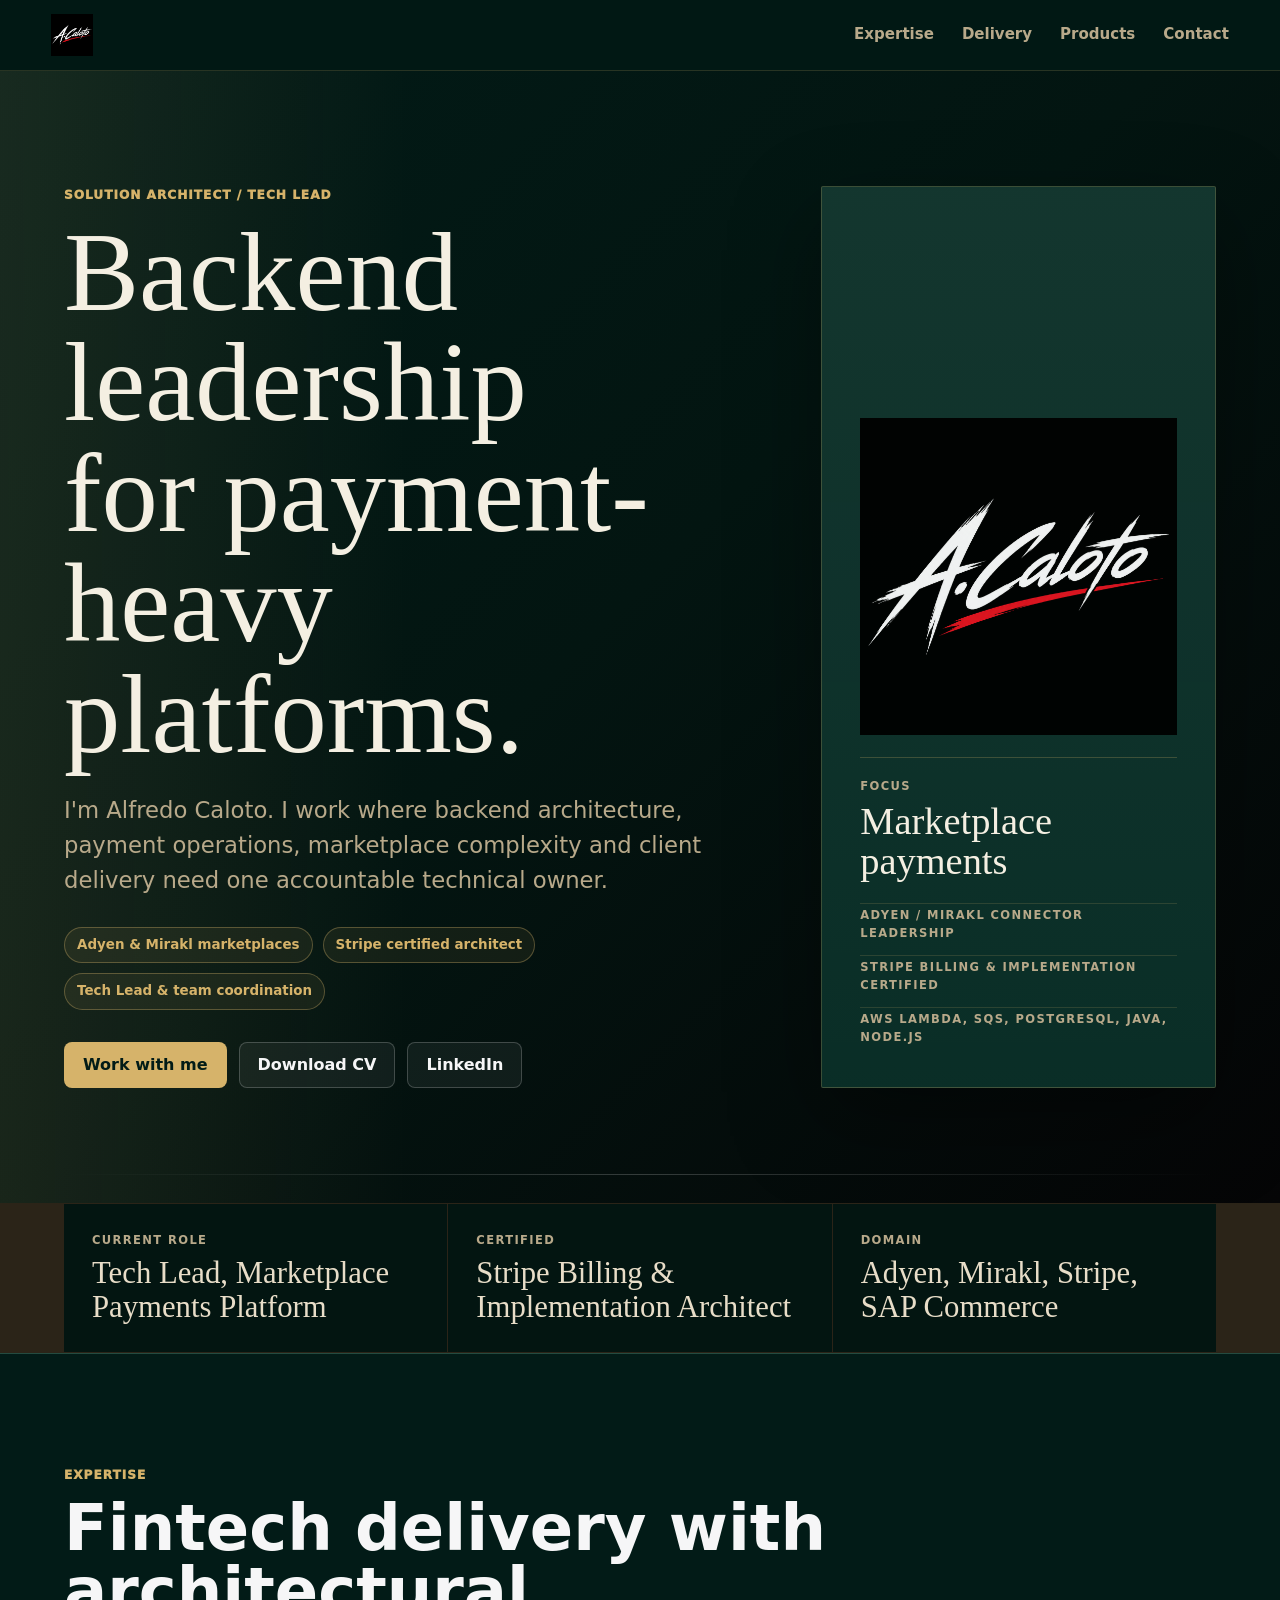
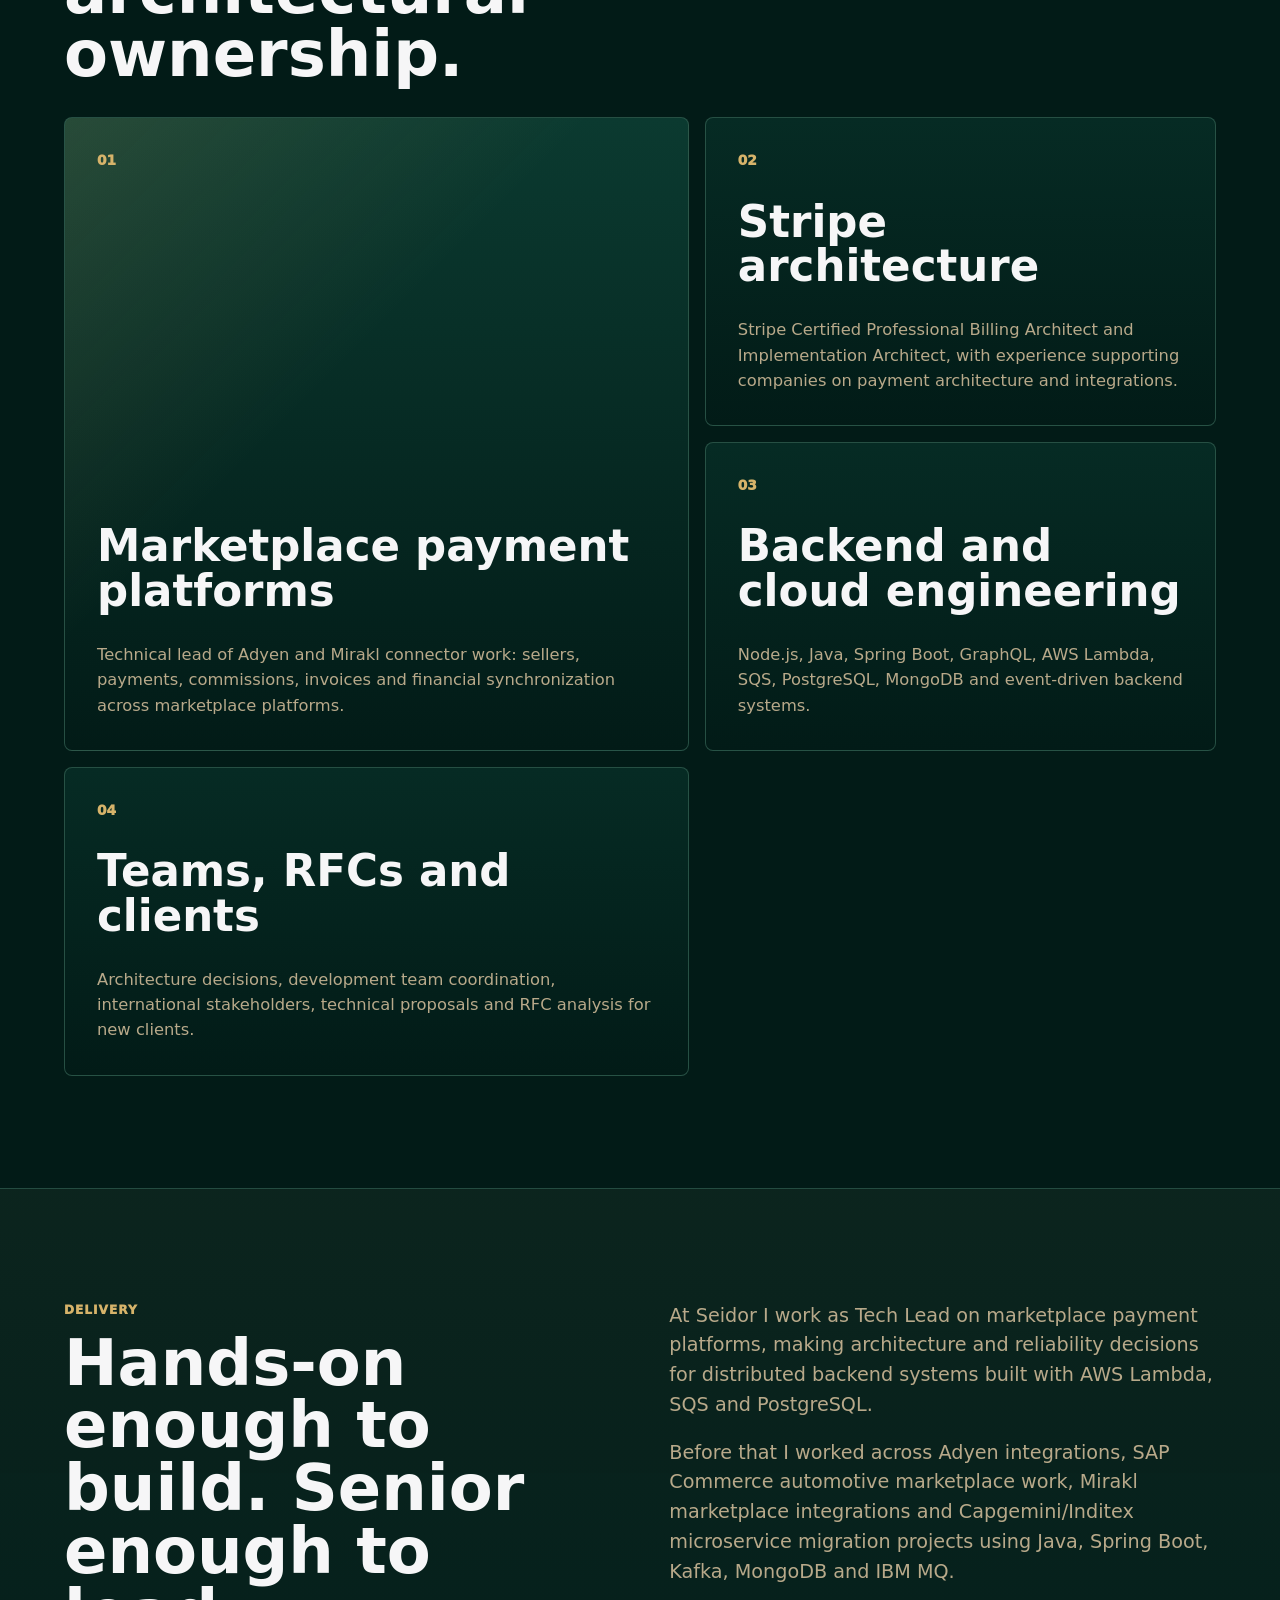
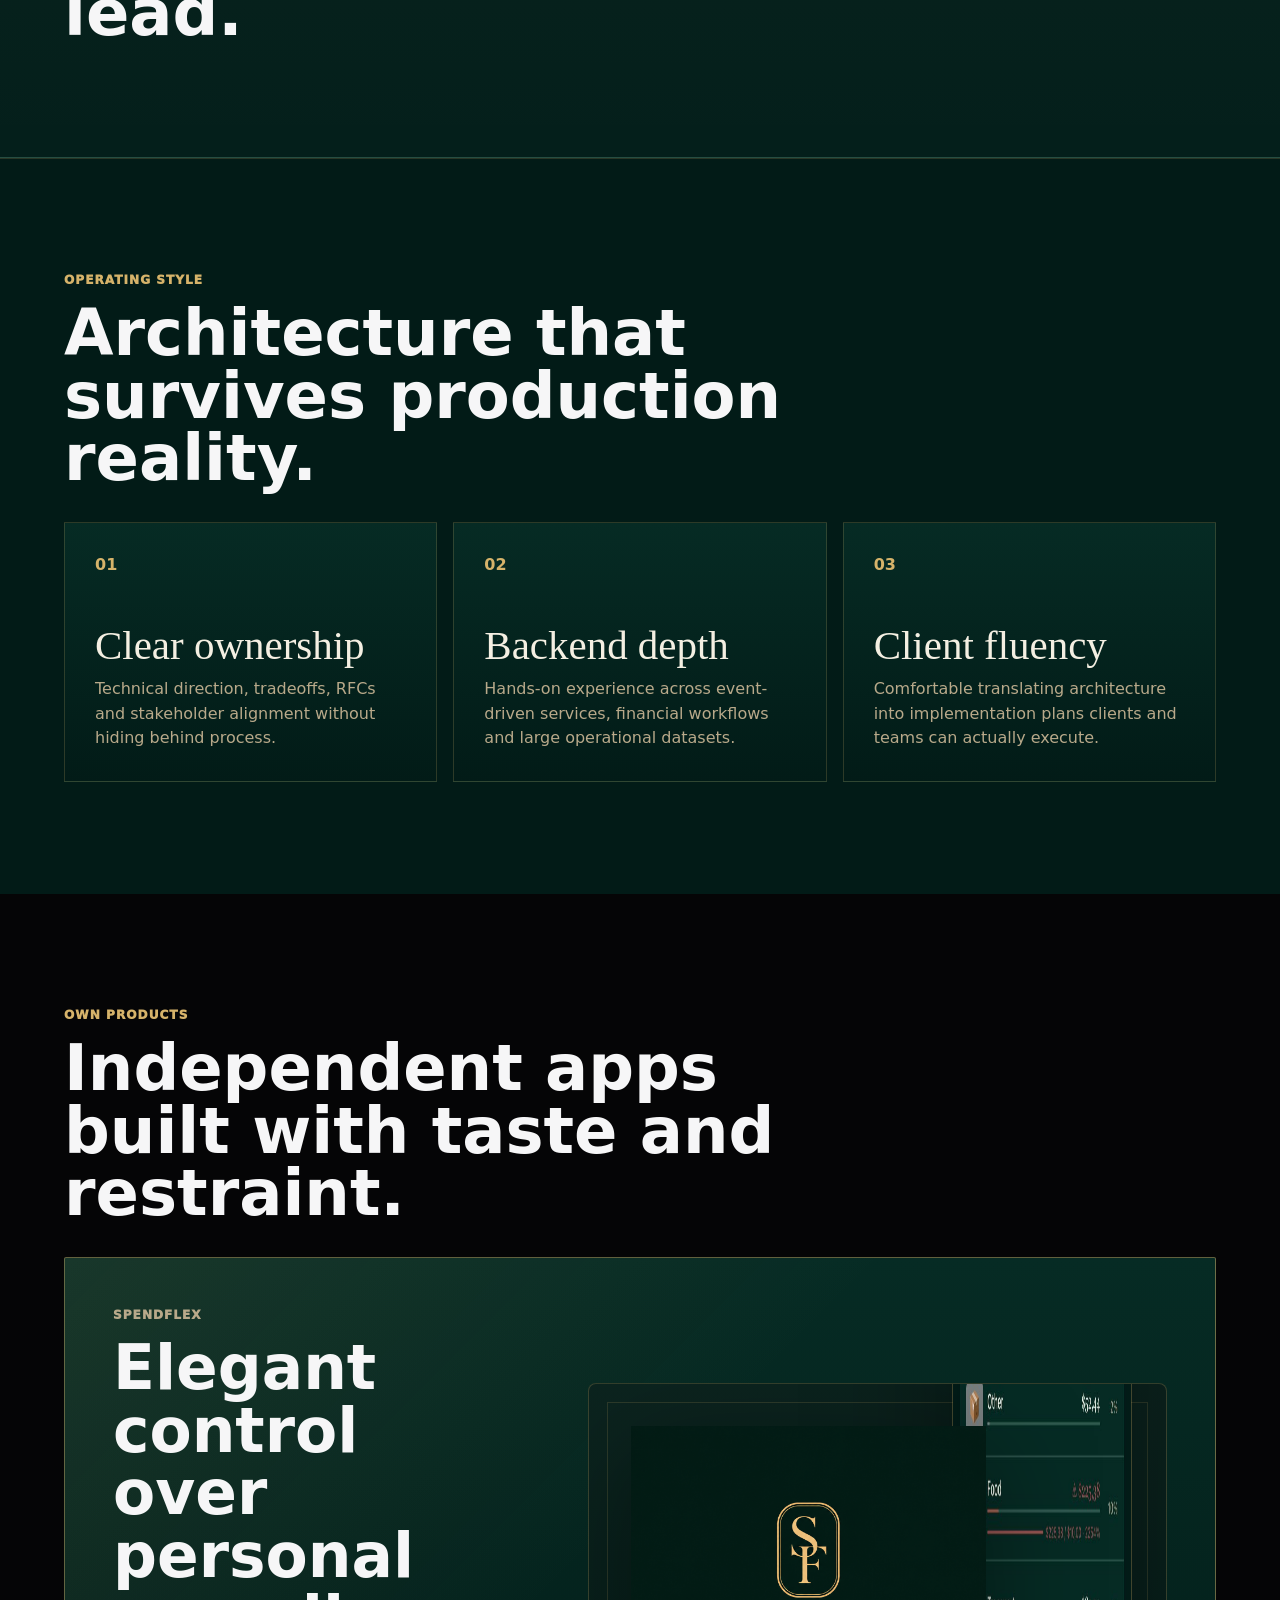
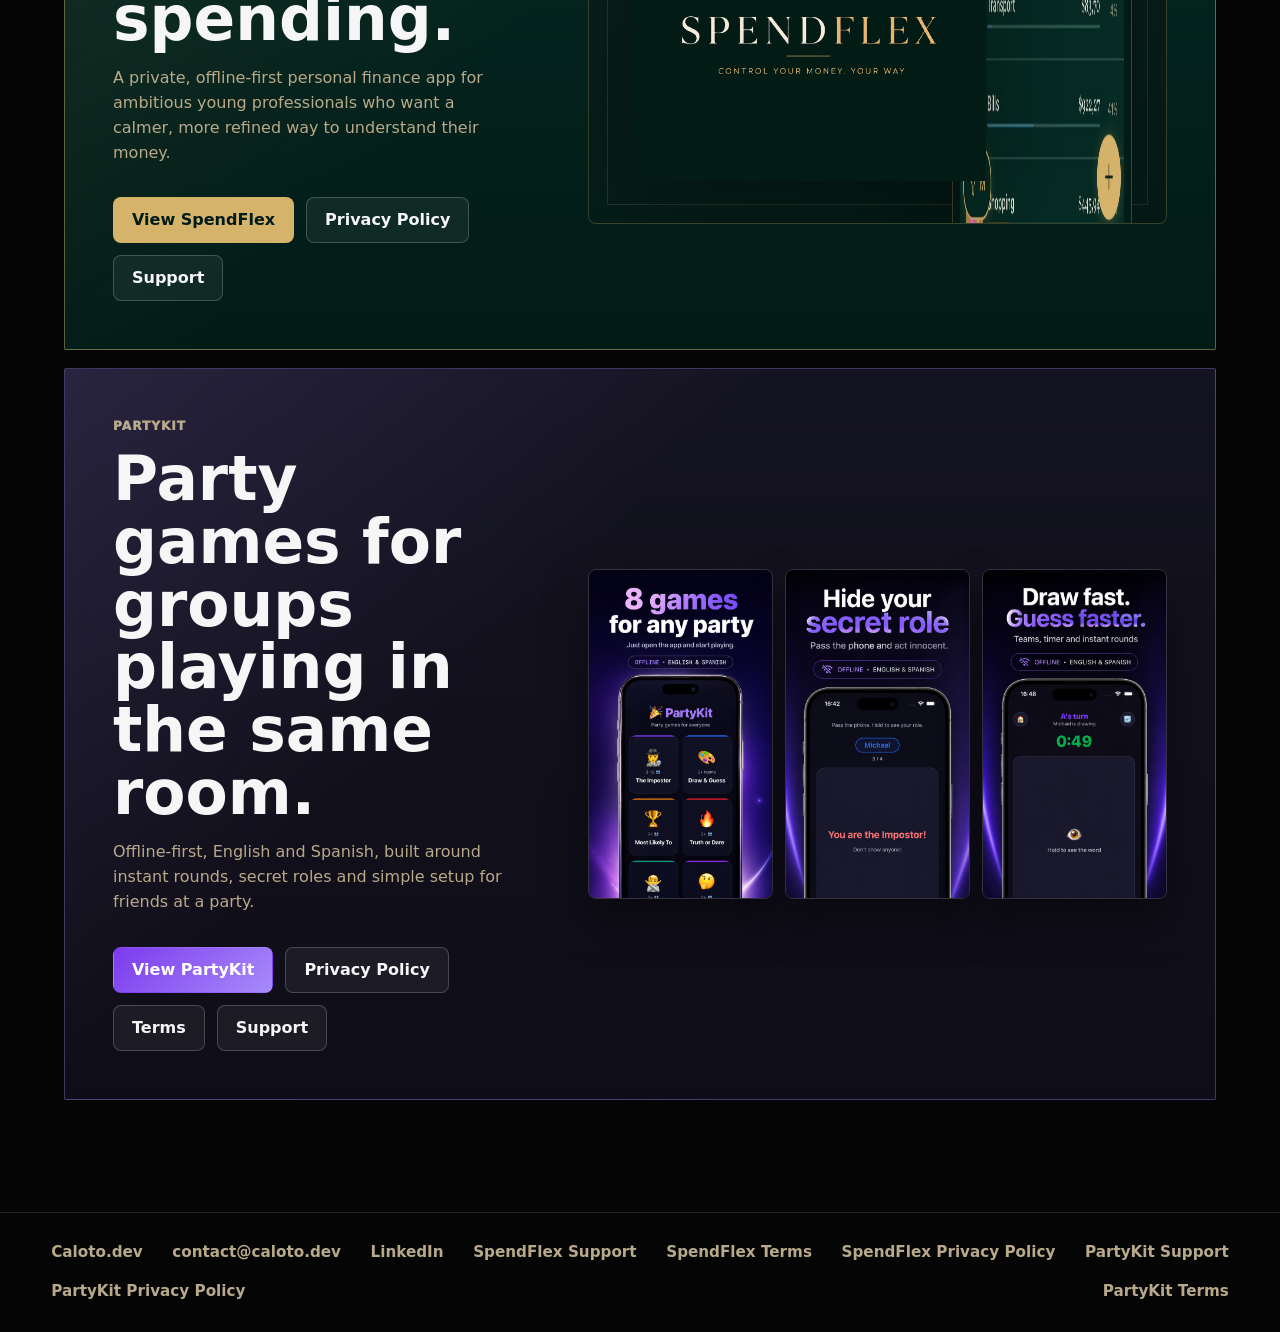
==== commit cb0fe132: "Refresh SpendFlex app screenshots" ====
--- a/index.html
+++ b/index.html
@@ -202,10 +202,10 @@
             />
             <img
               class="spendflex-card-mark__screen"
-              src="/assets/spendflex/screens/home-device.jpg"
+              src="/assets/spendflex/app/home.jpg"
               alt="SpendFlex monthly dashboard preview"
-              width="650"
-              height="1280"
+              width="640"
+              height="1390"
               loading="lazy"
             />
           </div>
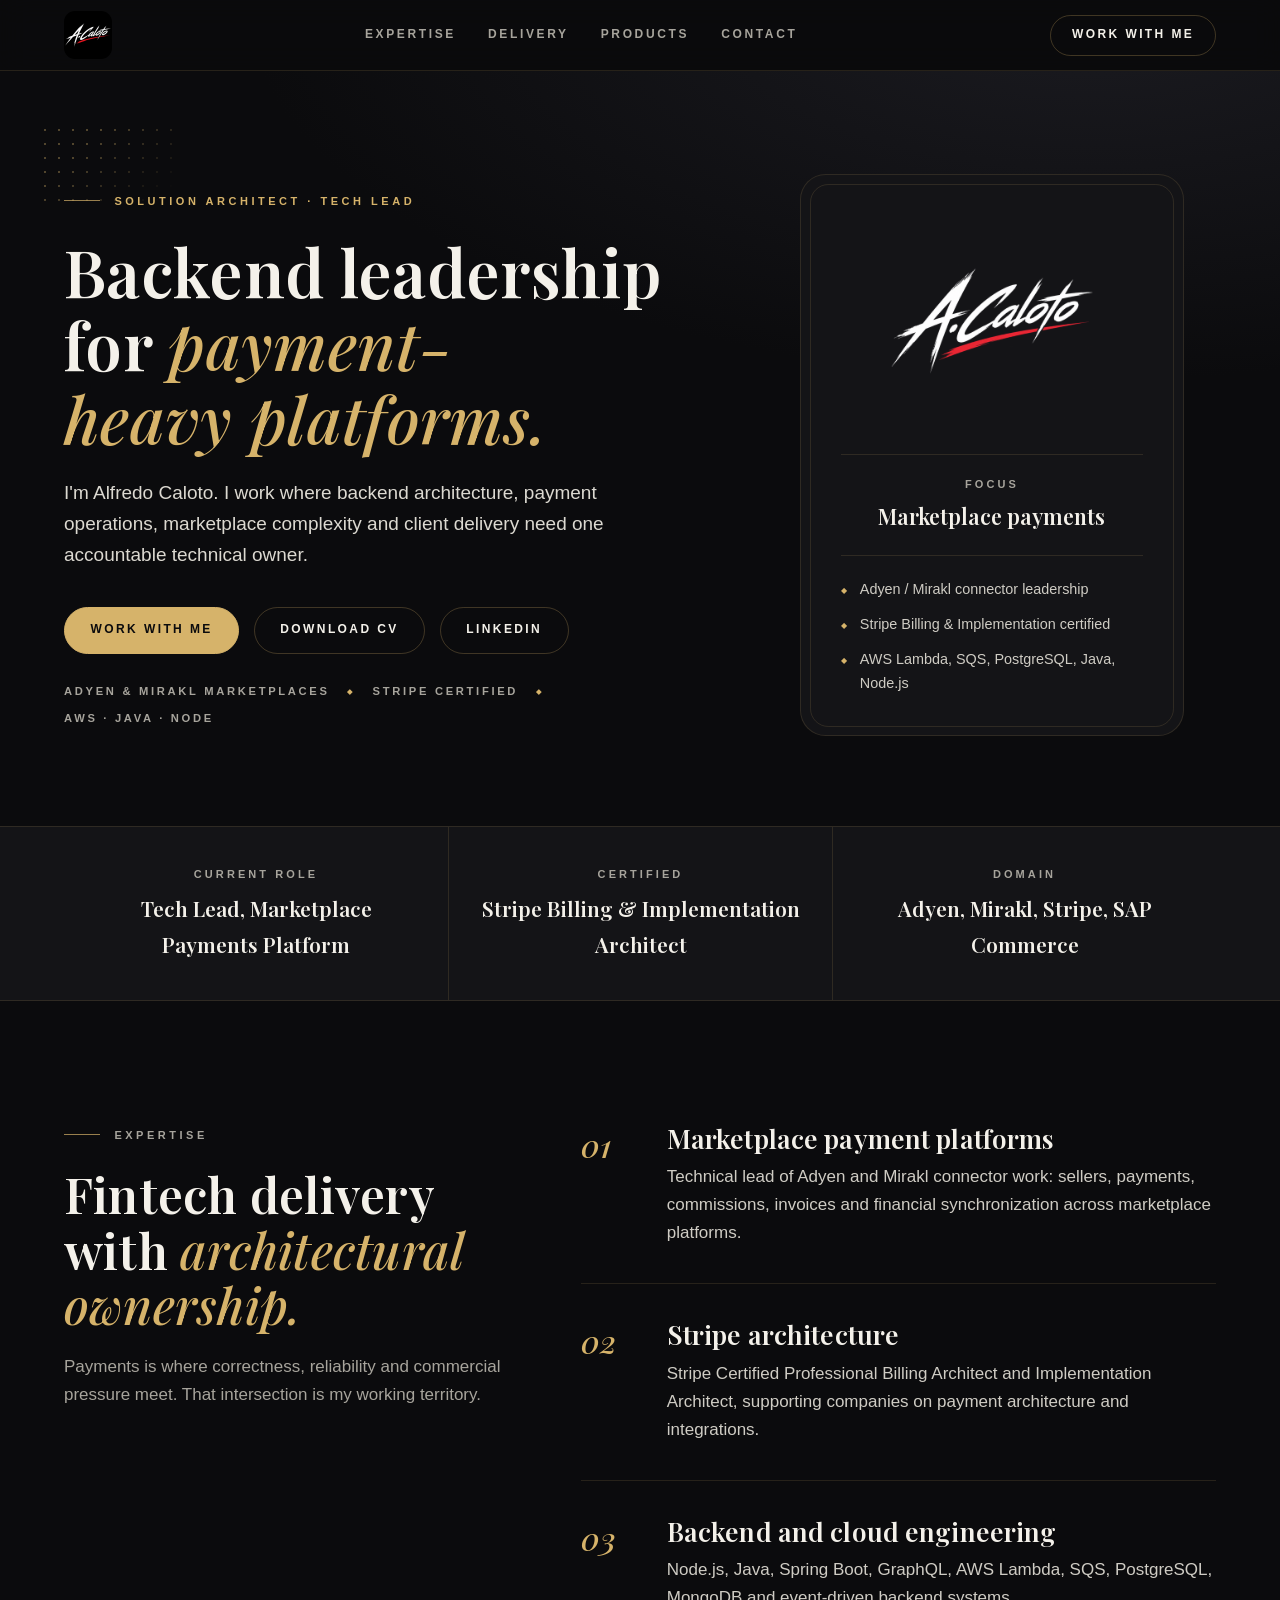
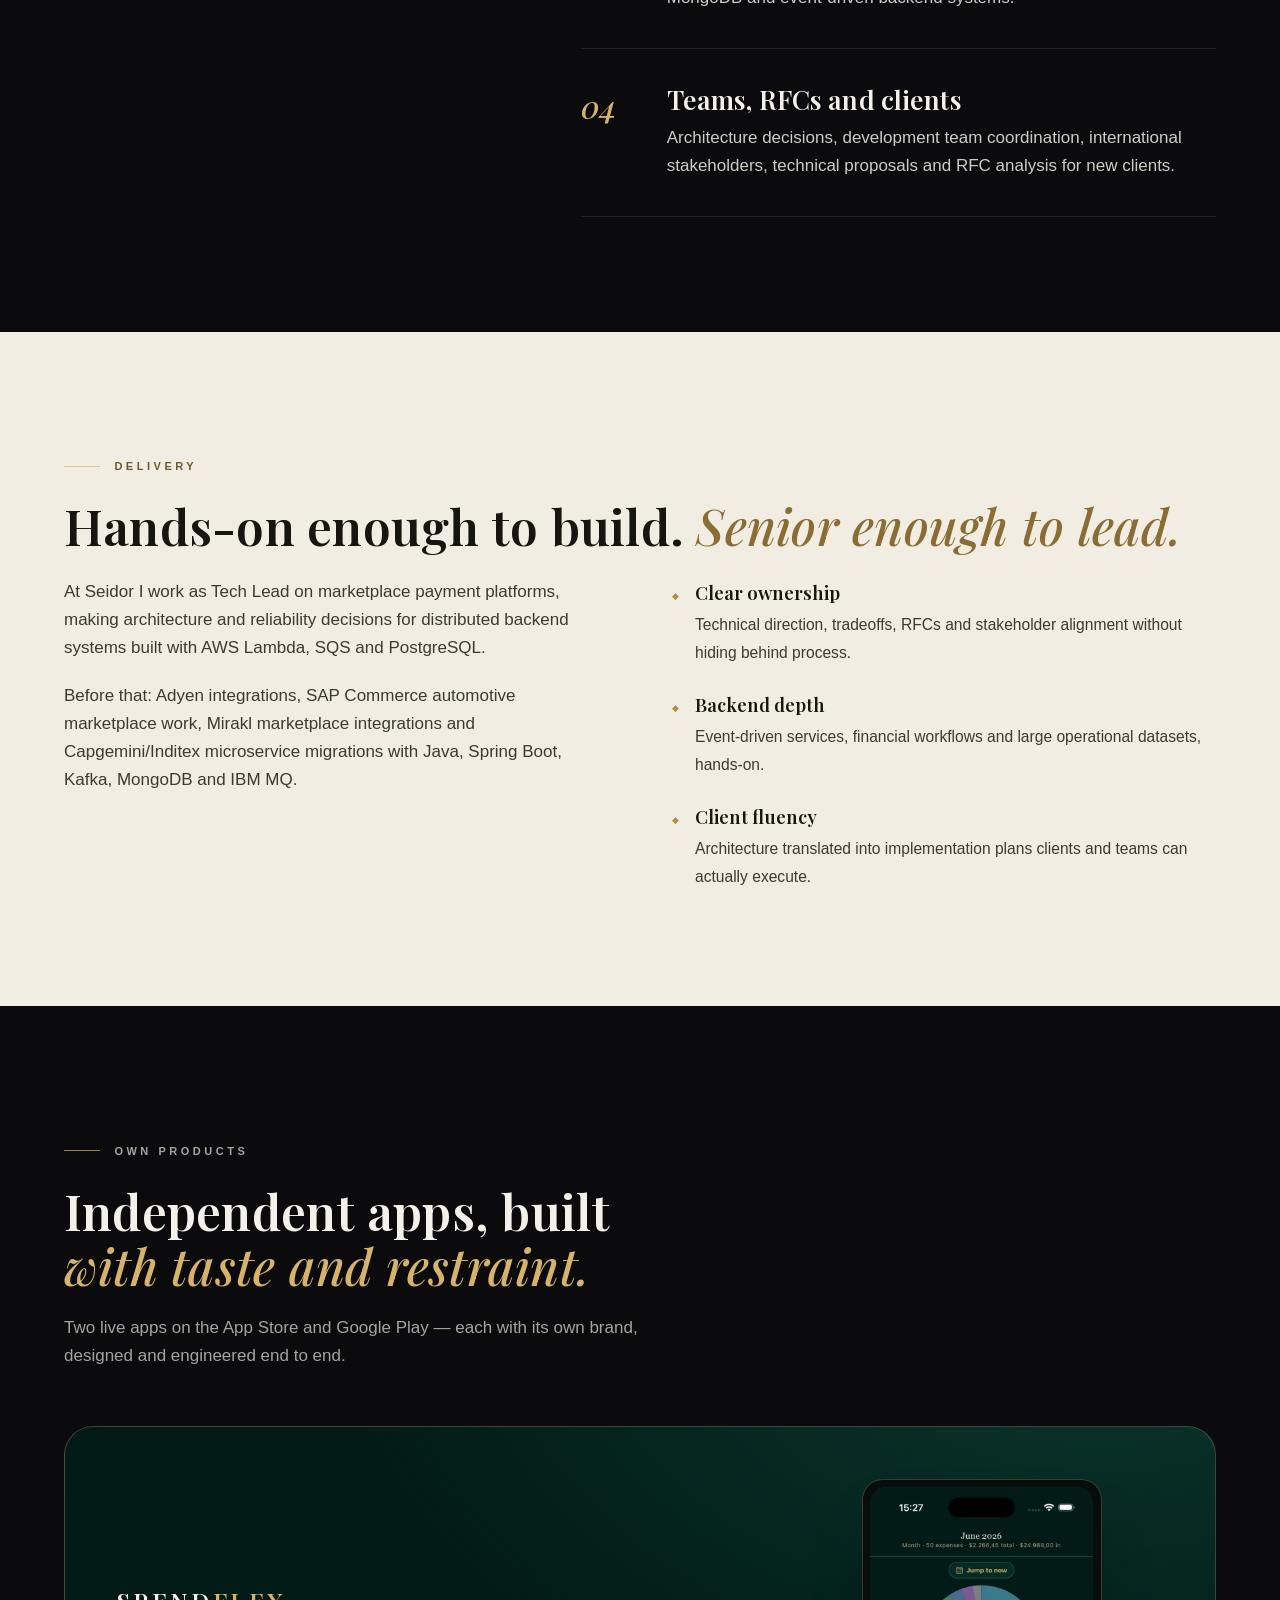
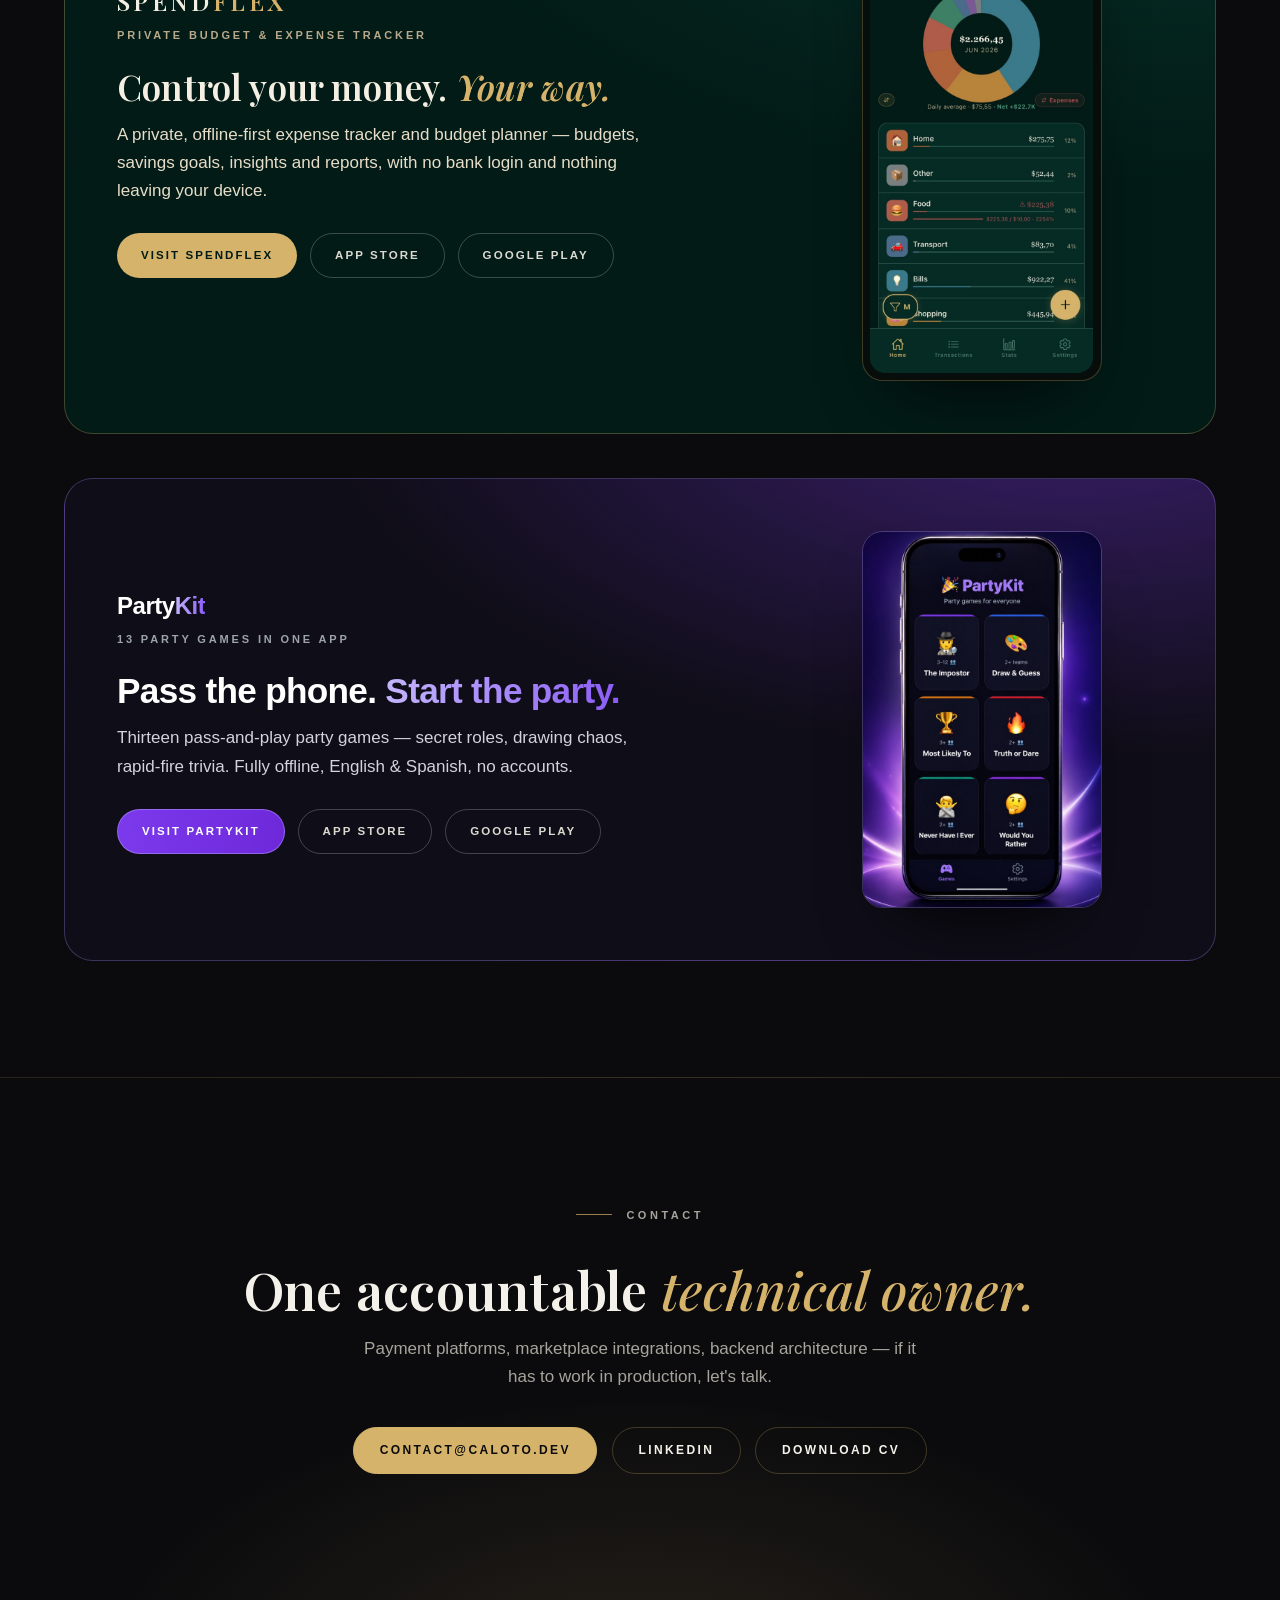
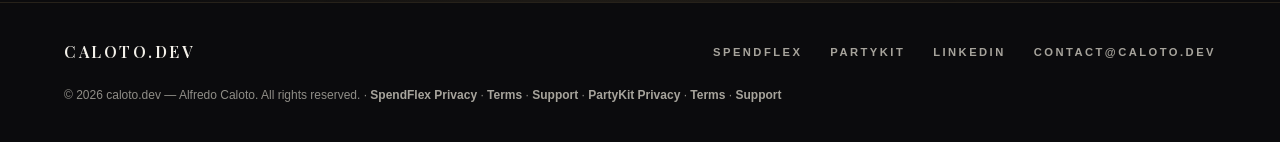
==== commit 090b0d98: "Redesign PartyKit landing and caloto.dev home to match SpendFlex PartyKit: self-contained night-purp" ====
--- a/index.html
+++ b/index.html
@@ -3,253 +3,382 @@
   <head>
     <meta charset="UTF-8" />
     <meta name="viewport" content="width=device-width, initial-scale=1.0" />
+    <script>document.documentElement.classList.add("js");</script>
+    <title>Alfredo Caloto — Solution Architect &amp; Tech Lead</title>
     <meta
       name="description"
-      content="Alfredo Caloto, Solution Architect, Tech Lead and backend engineer with experience in marketplace payments, Adyen, Mirakl and Stripe."
+      content="Alfredo Caloto, Solution Architect and Tech Lead for payment-heavy platforms: Adyen and Mirakl marketplaces, Stripe-certified architecture, AWS backend engineering — and independent apps SpendFlex and PartyKit."
     />
-    <title>Alfredo Caloto | Solution Architect & Tech Lead</title>
-    <link rel="stylesheet" href="/styles.css" />
+    <link rel="canonical" href="https://caloto.dev/" />
+    <meta name="theme-color" content="#0B0B0D" />
+    <meta property="og:type" content="website" />
+    <meta property="og:site_name" content="caloto.dev" />
+    <meta property="og:title" content="Alfredo Caloto — Solution Architect &amp; Tech Lead" />
+    <meta
+      property="og:description"
+      content="Backend leadership for payment-heavy platforms. Adyen & Mirakl marketplaces, Stripe-certified architecture — and independent apps SpendFlex and PartyKit."
+    />
+    <meta property="og:image" content="https://caloto.dev/assets/brand/og-main.jpg" />
+    <meta property="og:image:width" content="1200" />
+    <meta property="og:image:height" content="630" />
+    <meta property="og:image:alt" content="A. Caloto signature logo on black with a gold rule." />
+    <meta property="og:url" content="https://caloto.dev/" />
+    <meta name="twitter:card" content="summary_large_image" />
+    <link rel="icon" href="/assets/brand/acaloto-192.png" />
+    <link rel="apple-touch-icon" href="/assets/brand/acaloto-192.png" />
+    <link
+      rel="preload"
+      href="/assets/spendflex/fonts/playfair.woff2"
+      as="font"
+      type="font/woff2"
+      crossorigin
+    />
+    <link
+      rel="preload"
+      href="/assets/spendflex/fonts/playfair-italic.woff2"
+      as="font"
+      type="font/woff2"
+      crossorigin
+    />
+    <link rel="stylesheet" href="/home.css" />
   </head>
-  <body class="theme-caloto">
-    <header class="site-header site-header--dark">
-      <a class="brand brand--logo" href="/" aria-label="Caloto.dev home">
-        <img src="/assets/brand/acaloto.png" alt="A. Caloto" />
-      </a>
-      <nav class="nav nav--dark" aria-label="Primary navigation">
-        <a href="#expertise">Expertise</a>
-        <a href="#delivery">Delivery</a>
-        <a href="#apps">Products</a>
-        <a href="mailto:contact@caloto.dev">Contact</a>
-      </nav>
+  <body>
+    <a class="skip-link" href="#main">Skip to content</a>
+
+    <header class="site-head">
+      <div class="shell site-head__row">
+        <a class="brand" href="/" aria-label="Caloto.dev home">
+          <img src="/assets/brand/acaloto-192.png" alt="A. Caloto" width="192" height="192" />
+        </a>
+        <nav class="site-nav" aria-label="Primary">
+          <a href="#expertise">Expertise</a>
+          <a href="#delivery">Delivery</a>
+          <a href="#products">Products</a>
+          <a href="#contact">Contact</a>
+        </nav>
+        <a class="head-cta" href="mailto:contact@caloto.dev">Work with me</a>
+      </div>
     </header>
 
-    <main>
-      <section class="dev-hero dev-hero--refined">
-        <div class="dev-hero__content">
-          <p class="eyebrow eyebrow--gold">Solution Architect / Tech Lead</p>
-          <h1>Backend leadership for payment-heavy platforms.</h1>
-          <p class="lead">
-            I'm Alfredo Caloto. I work where backend architecture, payment
-            operations, marketplace complexity and client delivery need one
-            accountable technical owner.
-          </p>
-          <div class="hero-proof" aria-label="Professional focus">
-            <span>Adyen & Mirakl marketplaces</span>
-            <span>Stripe certified architect</span>
-            <span>Tech Lead & team coordination</span>
-          </div>
-          <div class="actions">
-            <a class="button button--gold" href="mailto:contact@caloto.dev">
-              Work with me
-            </a>
-            <a class="button button--ghost" href="/assets/brand/alfredo-caloto-cv.pdf">
-              Download CV
-            </a>
-            <a
-              class="button button--ghost"
-              href="https://www.linkedin.com/in/alfredocaloto/"
-            >
-              LinkedIn
-            </a>
-          </div>
-        </div>
-        <aside class="architect-panel" aria-label="Professional profile">
-          <img src="/assets/brand/acaloto.png" alt="A. Caloto" />
-          <div class="architect-panel__metric">
-            <span>Focus</span>
-            <strong>Marketplace payments</strong>
-          </div>
-          <div class="architect-panel__list">
-            <span>Adyen / Mirakl connector leadership</span>
-            <span>Stripe Billing & Implementation certified</span>
-            <span>AWS Lambda, SQS, PostgreSQL, Java, Node.js</span>
-          </div>
-        </aside>
-      </section>
-
-      <section class="cred-strip" aria-label="Core credentials">
-        <div>
-          <span>Current role</span>
-          <strong>Tech Lead, Marketplace Payments Platform</strong>
-        </div>
-        <div>
-          <span>Certified</span>
-          <strong>Stripe Billing & Implementation Architect</strong>
-        </div>
-        <div>
-          <span>Domain</span>
-          <strong>Adyen, Mirakl, Stripe, SAP Commerce</strong>
-        </div>
-      </section>
-
-      <section class="expertise-band" id="expertise">
-        <div class="section-title">
-          <p class="eyebrow eyebrow--gold">Expertise</p>
-          <h2>Fintech delivery with architectural ownership.</h2>
-        </div>
-        <div class="expertise-grid">
-          <article class="expertise-card expertise-card--featured">
-            <span>01</span>
-            <h3>Marketplace payment platforms</h3>
-            <p>
-              Technical lead of Adyen and Mirakl connector work: sellers,
-              payments, commissions, invoices and financial synchronization
-              across marketplace platforms.
-            </p>
-          </article>
-          <article class="expertise-card">
-            <span>02</span>
-            <h3>Stripe architecture</h3>
-            <p>
-              Stripe Certified Professional Billing Architect and Implementation
-              Architect, with experience supporting companies on payment
-              architecture and integrations.
-            </p>
-          </article>
-          <article class="expertise-card">
-            <span>03</span>
-            <h3>Backend and cloud engineering</h3>
-            <p>
-              Node.js, Java, Spring Boot, GraphQL, AWS Lambda, SQS, PostgreSQL,
-              MongoDB and event-driven backend systems.
-            </p>
-          </article>
-          <article class="expertise-card">
-            <span>04</span>
-            <h3>Teams, RFCs and clients</h3>
-            <p>
-              Architecture decisions, development team coordination,
-              international stakeholders, technical proposals and RFC analysis
-              for new clients.
-            </p>
-          </article>
-        </div>
-      </section>
-
-      <section class="delivery-section" id="delivery">
-        <div>
-          <p class="eyebrow eyebrow--gold">Delivery</p>
-          <h2>Hands-on enough to build. Senior enough to lead.</h2>
-        </div>
-        <div class="delivery-copy">
-          <p>
-            At Seidor I work as Tech Lead on marketplace payment platforms,
-            making architecture and reliability decisions for distributed
-            backend systems built with AWS Lambda, SQS and PostgreSQL.
-          </p>
-          <p>
-            Before that I worked across Adyen integrations, SAP Commerce
-            automotive marketplace work, Mirakl marketplace integrations and
-            Capgemini/Inditex microservice migration projects using Java,
-            Spring Boot, Kafka, MongoDB and IBM MQ.
-          </p>
-        </div>
-      </section>
-
-      <section class="principles-section">
-        <div class="section-title">
-          <p class="eyebrow eyebrow--gold">Operating style</p>
-          <h2>Architecture that survives production reality.</h2>
-        </div>
-        <div class="principles-grid">
-          <article>
-            <span>01</span>
-            <h3>Clear ownership</h3>
-            <p>Technical direction, tradeoffs, RFCs and stakeholder alignment without hiding behind process.</p>
-          </article>
-          <article>
-            <span>02</span>
-            <h3>Backend depth</h3>
-            <p>Hands-on experience across event-driven services, financial workflows and large operational datasets.</p>
-          </article>
-          <article>
-            <span>03</span>
-            <h3>Client fluency</h3>
-            <p>Comfortable translating architecture into implementation plans clients and teams can actually execute.</p>
-          </article>
-        </div>
-      </section>
-
-      <section class="apps-showcase" id="apps">
-        <div class="section-title">
-          <p class="eyebrow eyebrow--gold">Own products</p>
-          <h2>Independent apps built with taste and restraint.</h2>
-        </div>
-        <article class="app-card app-card--spendflex">
-          <div class="app-card__copy">
-            <p class="eyebrow eyebrow--gold">SpendFlex</p>
-            <h3>Elegant control over personal spending.</h3>
-            <p>
-              A private, offline-first personal finance app for ambitious young
-              professionals who want a calmer, more refined way to understand
-              their money.
+    <main id="main">
+      <!-- ================================ Hero ================================ -->
+      <section class="hero" aria-label="Introduction">
+        <div class="hero__dots" aria-hidden="true"></div>
+        <div class="shell hero__grid">
+          <div class="hero__copy reveal">
+            <p class="kicker">Solution Architect · Tech Lead</p>
+            <h1>Backend leadership for <em>payment-heavy platforms.</em></h1>
+            <p class="hero__lead">
+              I'm Alfredo Caloto. I work where backend architecture, payment
+              operations, marketplace complexity and client delivery need one
+              accountable technical owner.
             </p>
             <div class="actions">
-              <a class="button button--gold" href="/spendflex/">View SpendFlex</a>
-              <a class="button button--ghost-dark" href="/spendflex/privacy/">
-                Privacy Policy
+              <a class="button button--gold" href="mailto:contact@caloto.dev">Work with me</a>
+              <a class="button" href="/assets/brand/alfredo-caloto-cv.pdf">Download CV</a>
+              <a class="button" href="https://www.linkedin.com/in/alfredocaloto/">LinkedIn</a>
+            </div>
+            <p class="trust">
+              <span>Adyen &amp; Mirakl marketplaces</span>
+              <span>Stripe certified</span>
+              <span>AWS · Java · Node</span>
+            </p>
+          </div>
+
+          <aside class="panel reveal" data-d="1" aria-label="Professional profile">
+            <img src="/assets/brand/acaloto-512.png" alt="A. Caloto signature logo" width="512" height="512" />
+            <div class="panel__metric">
+              <span>Focus</span>
+              <strong>Marketplace payments</strong>
+            </div>
+            <div class="panel__list">
+              <span>Adyen / Mirakl connector leadership</span>
+              <span>Stripe Billing &amp; Implementation certified</span>
+              <span>AWS Lambda, SQS, PostgreSQL, Java, Node.js</span>
+            </div>
+          </aside>
+        </div>
+      </section>
+
+      <!-- ============================ Credentials ============================ -->
+      <section class="creds" aria-label="Core credentials">
+        <div class="shell creds__grid">
+          <div class="creds__item reveal">
+            <span>Current role</span>
+            <strong>Tech Lead, Marketplace Payments Platform</strong>
+          </div>
+          <div class="creds__item reveal" data-d="1">
+            <span>Certified</span>
+            <strong>Stripe Billing &amp; Implementation Architect</strong>
+          </div>
+          <div class="creds__item reveal" data-d="2">
+            <span>Domain</span>
+            <strong>Adyen, Mirakl, Stripe, SAP Commerce</strong>
+          </div>
+        </div>
+      </section>
+
+      <!-- ============================== Expertise ============================== -->
+      <section class="expertise" id="expertise">
+        <div class="shell expertise__grid">
+          <div class="expertise__intro reveal">
+            <p class="kicker">Expertise</p>
+            <h2>Fintech delivery with <em>architectural ownership.</em></h2>
+            <p>
+              Payments is where correctness, reliability and commercial pressure
+              meet. That intersection is my working territory.
+            </p>
+          </div>
+
+          <div>
+            <article class="expertise-item reveal">
+              <span class="expertise-item__num" aria-hidden="true">01</span>
+              <div>
+                <h3>Marketplace payment platforms</h3>
+                <p>
+                  Technical lead of Adyen and Mirakl connector work: sellers,
+                  payments, commissions, invoices and financial synchronization
+                  across marketplace platforms.
+                </p>
+              </div>
+            </article>
+            <article class="expertise-item reveal">
+              <span class="expertise-item__num" aria-hidden="true">02</span>
+              <div>
+                <h3>Stripe architecture</h3>
+                <p>
+                  Stripe Certified Professional Billing Architect and
+                  Implementation Architect, supporting companies on payment
+                  architecture and integrations.
+                </p>
+              </div>
+            </article>
+            <article class="expertise-item reveal">
+              <span class="expertise-item__num" aria-hidden="true">03</span>
+              <div>
+                <h3>Backend and cloud engineering</h3>
+                <p>
+                  Node.js, Java, Spring Boot, GraphQL, AWS Lambda, SQS,
+                  PostgreSQL, MongoDB and event-driven backend systems.
+                </p>
+              </div>
+            </article>
+            <article class="expertise-item reveal">
+              <span class="expertise-item__num" aria-hidden="true">04</span>
+              <div>
+                <h3>Teams, RFCs and clients</h3>
+                <p>
+                  Architecture decisions, development team coordination,
+                  international stakeholders, technical proposals and RFC
+                  analysis for new clients.
+                </p>
+              </div>
+            </article>
+          </div>
+        </div>
+      </section>
+
+      <!-- ============================== Delivery ============================== -->
+      <section class="manifesto" id="delivery">
+        <div class="shell">
+          <p class="kicker">Delivery</p>
+          <h2>Hands-on enough to build. <em>Senior enough to lead.</em></h2>
+          <div class="manifesto__grid">
+            <div class="manifesto__copy reveal">
+              <p>
+                At Seidor I work as Tech Lead on marketplace payment platforms,
+                making architecture and reliability decisions for distributed
+                backend systems built with AWS Lambda, SQS and PostgreSQL.
+              </p>
+              <p>
+                Before that: Adyen integrations, SAP Commerce automotive
+                marketplace work, Mirakl marketplace integrations and
+                Capgemini/Inditex microservice migrations with Java, Spring
+                Boot, Kafka, MongoDB and IBM MQ.
+              </p>
+            </div>
+            <ul class="principles reveal" data-d="1">
+              <li>
+                <div>
+                  <strong>Clear ownership</strong>
+                  <span>Technical direction, tradeoffs, RFCs and stakeholder alignment without hiding behind process.</span>
+                </div>
+              </li>
+              <li>
+                <div>
+                  <strong>Backend depth</strong>
+                  <span>Event-driven services, financial workflows and large operational datasets, hands-on.</span>
+                </div>
+              </li>
+              <li>
+                <div>
+                  <strong>Client fluency</strong>
+                  <span>Architecture translated into implementation plans clients and teams can actually execute.</span>
+                </div>
+              </li>
+            </ul>
+          </div>
+        </div>
+      </section>
+
+      <!-- ============================== Products ============================== -->
+      <section class="products-section" id="products">
+        <div class="shell">
+          <div class="products-section__head reveal">
+            <p class="kicker">Own products</p>
+            <h2>Independent apps, built <em>with taste and restraint.</em></h2>
+            <p>
+              Two live apps on the App Store and Google Play — each with its own
+              brand, designed and engineered end to end.
+            </p>
+          </div>
+
+          <div class="products">
+            <article class="product product--spendflex reveal">
+              <div>
+                <p class="product__name">Spend<b>Flex</b></p>
+                <span class="product__tag">Private budget &amp; expense tracker</span>
+                <h3>Control your money. <em>Your way.</em></h3>
+                <p class="product__body">
+                  A private, offline-first expense tracker and budget planner —
+                  budgets, savings goals, insights and reports, with no bank
+                  login and nothing leaving your device.
+                </p>
+                <div class="product__actions">
+                  <a class="product__cta" href="/spendflex/">Visit SpendFlex</a>
+                  <a class="product__link" href="https://apps.apple.com/app/id6771418134">App Store</a>
+                  <a
+                    class="product__link"
+                    href="https://play.google.com/store/apps/details?id=dev.caloto.spendflex"
+                    >Google Play</a
+                  >
+                </div>
+              </div>
+              <a class="product__shot" href="/spendflex/" aria-label="Visit SpendFlex" tabindex="-1">
+                <img
+                  src="/assets/spendflex/app/home.jpg"
+                  alt="SpendFlex home screen with spending donut and category breakdown"
+                  width="640"
+                  height="1390"
+                  loading="lazy"
+                />
               </a>
-              <a class="button button--ghost-dark" href="/spendflex/support/">
-                Support
+            </article>
+
+            <article class="product product--partykit reveal" data-d="1">
+              <div>
+                <p class="product__name">Party<b>Kit</b></p>
+                <span class="product__tag">13 party games in one app</span>
+                <h3>Pass the phone. <em>Start the party.</em></h3>
+                <p class="product__body">
+                  Thirteen pass-and-play party games — secret roles, drawing
+                  chaos, rapid-fire trivia. Fully offline, English &amp;
+                  Spanish, no accounts.
+                </p>
+                <div class="product__actions">
+                  <a class="product__cta" href="/partykit/">Visit PartyKit</a>
+                  <a class="product__link" href="https://apps.apple.com/app/id6769780008">App Store</a>
+                  <a
+                    class="product__link"
+                    href="https://play.google.com/store/apps/details?id=dev.caloto.partykit"
+                    >Google Play</a
+                  >
+                </div>
+              </div>
+              <a class="product__shot" href="/partykit/" aria-label="Visit PartyKit" tabindex="-1">
+                <img
+                  src="/assets/partykit/app/home.jpg"
+                  alt="PartyKit home screen with the games grid"
+                  width="640"
+                  height="1031"
+                  loading="lazy"
+                />
               </a>
-            </div>
-          </div>
-          <div class="spendflex-card-mark spendflex-card-mark--preview" aria-label="SpendFlex brand preview">
-            <img
-              class="spendflex-card-mark__logo"
-              src="/assets/spendflex/fulllogo.png"
-              alt="SpendFlex logo"
-            />
-            <img
-              class="spendflex-card-mark__screen"
-              src="/assets/spendflex/app/home.jpg"
-              alt="SpendFlex monthly dashboard preview"
-              width="640"
-              height="1390"
-              loading="lazy"
-            />
-          </div>
-        </article>
-        <article class="app-card">
-          <div class="app-card__copy">
-            <p class="eyebrow eyebrow--purple">PartyKit</p>
-            <h3>Party games for groups playing in the same room.</h3>
-            <p>
-              Offline-first, English and Spanish, built around instant rounds,
-              secret roles and simple setup for friends at a party.
-            </p>
-            <div class="actions">
-              <a class="button button--purple" href="/partykit/">View PartyKit</a>
-              <a class="button button--ghost-dark" href="/partykit/privacy/">
-                Privacy Policy
-              </a>
-              <a class="button button--ghost-dark" href="/partykit/terms/">
-                Terms
-              </a>
-              <a class="button button--ghost-dark" href="/partykit/support/">
-                Support
-              </a>
-            </div>
-          </div>
-          <div class="screenshot-strip" aria-label="PartyKit screenshots">
-            <img src="/assets/partykit/overview.png" alt="PartyKit games screen" />
-            <img src="/assets/partykit/impostor.png" alt="PartyKit secret role screen" />
-            <img src="/assets/partykit/draw.png" alt="PartyKit draw and guess screen" />
-          </div>
-        </article>
+            </article>
+          </div>
+        </div>
+      </section>
+
+      <!-- ================================ CTA ================================ -->
+      <section class="cta" id="contact">
+        <div class="shell reveal">
+          <p class="kicker" style="justify-content: center; display: flex">Contact</p>
+          <h2>One accountable <em>technical owner.</em></h2>
+          <p>
+            Payment platforms, marketplace integrations, backend architecture —
+            if it has to work in production, let's talk.
+          </p>
+          <div class="actions">
+            <a class="button button--gold" href="mailto:contact@caloto.dev">contact@caloto.dev</a>
+            <a class="button" href="https://www.linkedin.com/in/alfredocaloto/">LinkedIn</a>
+            <a class="button" href="/assets/brand/alfredo-caloto-cv.pdf">Download CV</a>
+          </div>
+        </div>
       </section>
     </main>
 
-    <footer class="footer footer--dark">
-      <span>Caloto.dev</span>
-      <a href="mailto:contact@caloto.dev">contact@caloto.dev</a>
-      <a href="https://www.linkedin.com/in/alfredocaloto/">LinkedIn</a>
-      <a href="/spendflex/support/">SpendFlex Support</a>
-      <a href="/spendflex/terms/">SpendFlex Terms</a>
-      <a href="/spendflex/privacy/">SpendFlex Privacy Policy</a>
-      <a href="/partykit/support/">PartyKit Support</a>
-      <a href="/partykit/privacy/">PartyKit Privacy Policy</a>
-      <a href="/partykit/terms/">PartyKit Terms</a>
+    <footer class="site-foot">
+      <div class="shell site-foot__row">
+        <span class="site-foot__brand">Caloto.dev</span>
+        <nav aria-label="Footer">
+          <a href="/spendflex/">SpendFlex</a>
+          <a href="/partykit/">PartyKit</a>
+          <a href="https://www.linkedin.com/in/alfredocaloto/">LinkedIn</a>
+          <a href="mailto:contact@caloto.dev">contact@caloto.dev</a>
+        </nav>
+        <p class="site-foot__legal">
+          © 2026 caloto.dev — Alfredo Caloto. All rights reserved. ·
+          <a href="/spendflex/privacy/" style="letter-spacing: normal; text-transform: none; font-size: inherit">SpendFlex Privacy</a> ·
+          <a href="/spendflex/terms/" style="letter-spacing: normal; text-transform: none; font-size: inherit">Terms</a> ·
+          <a href="/spendflex/support/" style="letter-spacing: normal; text-transform: none; font-size: inherit">Support</a> ·
+          <a href="/partykit/privacy/" style="letter-spacing: normal; text-transform: none; font-size: inherit">PartyKit Privacy</a> ·
+          <a href="/partykit/terms/" style="letter-spacing: normal; text-transform: none; font-size: inherit">Terms</a> ·
+          <a href="/partykit/support/" style="letter-spacing: normal; text-transform: none; font-size: inherit">Support</a>
+        </p>
+      </div>
     </footer>
+
+    <script type="application/ld+json">
+      {
+        "@context": "https://schema.org",
+        "@type": "Person",
+        "name": "Alfredo Caloto",
+        "url": "https://caloto.dev/",
+        "jobTitle": "Solution Architect & Tech Lead",
+        "email": "mailto:contact@caloto.dev",
+        "sameAs": ["https://www.linkedin.com/in/alfredocaloto/"],
+        "knowsAbout": [
+          "Marketplace payments",
+          "Adyen",
+          "Mirakl",
+          "Stripe",
+          "AWS",
+          "Backend architecture"
+        ]
+      }
+    </script>
+
+    <script>
+      (function () {
+        var els = document.querySelectorAll(".reveal");
+        var reduce = window.matchMedia("(prefers-reduced-motion: reduce)").matches;
+        if (reduce || !("IntersectionObserver" in window)) {
+          els.forEach(function (el) { el.classList.add("in"); });
+          return;
+        }
+        var io = new IntersectionObserver(
+          function (entries) {
+            entries.forEach(function (entry) {
+              if (entry.isIntersecting) {
+                entry.target.classList.add("in");
+                io.unobserve(entry.target);
+              }
+            });
+          },
+          { threshold: 0.12, rootMargin: "0px 0px -8% 0px" }
+        );
+        els.forEach(function (el) { io.observe(el); });
+      })();
+    </script>
   </body>
 </html>
--- a/home.css
+++ b/home.css
@@ -0,0 +1,935 @@
+/* ==========================================================================
+   caloto.dev — self-contained home stylesheet (does not use /styles.css)
+   Coal & gold editorial: the house brand above SpendFlex (green/gold) and
+   PartyKit (night/violet). Playfair Display shared with SpendFlex.
+   ========================================================================== */
+
+@font-face {
+  font-family: "Playfair Display";
+  src: url("/assets/spendflex/fonts/playfair.woff2") format("woff2");
+  font-weight: 400 700;
+  font-style: normal;
+  font-display: swap;
+}
+@font-face {
+  font-family: "Playfair Display";
+  src: url("/assets/spendflex/fonts/playfair-italic.woff2") format("woff2");
+  font-weight: 400 700;
+  font-style: italic;
+  font-display: swap;
+}
+
+:root {
+  --coal: #0b0b0d;
+  --coal-2: #141417;
+  --coal-3: #1d1d23;
+  --gold: #d6b36a;
+  --gold-strong: #e6c988;
+  --ivory: #f2ede2;
+  --paper: #efe9dc;
+  --smoke: #a7a49c;
+  --line: rgba(214, 179, 106, 0.26);
+  --line-soft: rgba(214, 179, 106, 0.14);
+  --serif: "Playfair Display", Georgia, "Times New Roman", serif;
+  --sans: -apple-system, BlinkMacSystemFont, "SF Pro Text", "Segoe UI", Roboto,
+    "Helvetica Neue", Arial, sans-serif;
+  --pad: clamp(1.25rem, 4vw, 2.5rem);
+  --measure: 34em;
+}
+
+* {
+  margin: 0;
+  padding: 0;
+  box-sizing: border-box;
+}
+
+html {
+  scroll-behavior: smooth;
+}
+@media (prefers-reduced-motion: reduce) {
+  html {
+    scroll-behavior: auto;
+  }
+}
+
+body {
+  background: var(--coal);
+  color: #dcd9d1;
+  font-family: var(--sans);
+  font-size: 1.0625rem;
+  line-height: 1.65;
+  -webkit-font-smoothing: antialiased;
+  text-rendering: optimizeLegibility;
+  overflow-x: clip;
+}
+
+.hero__grid > *,
+.expertise__grid > *,
+.product > *,
+.products {
+  min-width: 0;
+}
+
+img {
+  display: block;
+  max-width: 100%;
+  height: auto;
+}
+
+a {
+  color: inherit;
+  text-decoration: none;
+}
+
+::selection {
+  background: var(--gold);
+  color: var(--coal);
+}
+
+:focus-visible {
+  outline: 2px solid var(--gold);
+  outline-offset: 3px;
+  border-radius: 2px;
+}
+
+.skip-link {
+  position: absolute;
+  left: -9999px;
+  top: 0;
+  z-index: 100;
+  padding: 0.75rem 1.25rem;
+  background: var(--gold);
+  color: var(--coal);
+  font-weight: 600;
+}
+.skip-link:focus {
+  left: 1rem;
+  top: 1rem;
+}
+
+/* --------------------------------------------------------------------------
+   Shared vocabulary
+   -------------------------------------------------------------------------- */
+
+.shell {
+  width: min(72rem, calc(100vw - 2.5rem));
+  margin-inline: auto;
+}
+
+.kicker {
+  display: inline-flex;
+  align-items: center;
+  gap: 0.9rem;
+  font-size: 0.6875rem;
+  font-weight: 600;
+  letter-spacing: 0.32em;
+  text-transform: uppercase;
+  color: var(--gold);
+}
+.kicker::before {
+  content: "";
+  width: 2.25rem;
+  height: 1px;
+  background: var(--gold);
+  opacity: 0.7;
+}
+
+h1,
+h2,
+h3 {
+  font-family: var(--serif);
+  font-weight: 600;
+  color: #f4f1ea;
+  line-height: 1.12;
+  letter-spacing: 0.005em;
+  text-wrap: balance;
+}
+
+h1 em,
+h2 em {
+  font-style: italic;
+  font-weight: 500;
+  color: var(--gold);
+}
+
+section {
+  scroll-margin-top: 6rem;
+}
+
+.reveal {
+  opacity: 1;
+  transform: none;
+}
+html.js .reveal {
+  opacity: 0;
+  transform: translateY(20px);
+  transition:
+    opacity 0.8s ease,
+    transform 0.8s cubic-bezier(0.2, 0.65, 0.25, 1);
+}
+html.js .reveal.in {
+  opacity: 1;
+  transform: none;
+}
+html.js .reveal[data-d="1"] {
+  transition-delay: 0.1s;
+}
+html.js .reveal[data-d="2"] {
+  transition-delay: 0.2s;
+}
+@media (prefers-reduced-motion: reduce) {
+  html.js .reveal {
+    opacity: 1;
+    transform: none;
+    transition: none;
+  }
+}
+
+/* --------------------------------------------------------------------------
+   Header
+   -------------------------------------------------------------------------- */
+
+.site-head {
+  position: sticky;
+  top: 0;
+  z-index: 50;
+  background: rgba(11, 11, 13, 0.84);
+  -webkit-backdrop-filter: blur(14px);
+  backdrop-filter: blur(14px);
+  border-bottom: 1px solid var(--line-soft);
+}
+
+.site-head__row {
+  display: flex;
+  align-items: center;
+  justify-content: space-between;
+  gap: 1.5rem;
+  padding-block: 0.7rem;
+}
+
+.brand img {
+  width: 3rem;
+  height: 3rem;
+  border-radius: 0.7rem;
+}
+
+.site-nav {
+  display: none;
+  align-items: center;
+  gap: 2rem;
+}
+.site-nav a {
+  font-size: 0.75rem;
+  font-weight: 600;
+  letter-spacing: 0.22em;
+  text-transform: uppercase;
+  color: var(--smoke);
+  padding-block: 0.4rem;
+  border-bottom: 1px solid transparent;
+  transition:
+    color 0.25s ease,
+    border-color 0.25s ease;
+}
+.site-nav a:hover {
+  color: var(--gold);
+  border-bottom-color: var(--gold);
+}
+
+.head-cta {
+  display: inline-flex;
+  align-items: center;
+  font-size: 0.75rem;
+  font-weight: 600;
+  letter-spacing: 0.2em;
+  text-transform: uppercase;
+  color: #f4f1ea;
+  border: 1px solid var(--line);
+  border-radius: 999px;
+  padding: 0.6rem 1.3rem;
+  transition:
+    border-color 0.25s ease,
+    background 0.25s ease,
+    color 0.25s ease;
+}
+.head-cta:hover {
+  border-color: var(--gold);
+  background: rgba(214, 179, 106, 0.1);
+  color: var(--gold-strong);
+}
+
+@media (min-width: 56rem) {
+  .site-nav {
+    display: inline-flex;
+  }
+}
+@media (max-width: 32.5rem) {
+  .site-head__row {
+    gap: 0.9rem;
+  }
+  .brand img {
+    width: 2.5rem;
+    height: 2.5rem;
+  }
+  .head-cta {
+    padding: 0.5rem 0.95rem;
+    font-size: 0.6875rem;
+    letter-spacing: 0.12em;
+  }
+}
+
+/* --------------------------------------------------------------------------
+   Hero
+   -------------------------------------------------------------------------- */
+
+.hero {
+  position: relative;
+  overflow: hidden;
+  padding-block: clamp(3.5rem, 8vw, 7rem) clamp(3rem, 7vw, 6rem);
+  background:
+    radial-gradient(
+      110% 85% at 85% -10%,
+      rgba(29, 29, 35, 0.9) 0%,
+      rgba(11, 11, 13, 0) 60%
+    ),
+    var(--coal);
+}
+
+.hero__dots {
+  position: absolute;
+  top: clamp(1.5rem, 4vw, 3.5rem);
+  left: clamp(1rem, 3vw, 3rem);
+  width: 8.5rem;
+  height: 5.5rem;
+  pointer-events: none;
+  background-image: radial-gradient(
+    rgba(214, 179, 106, 0.35) 1px,
+    transparent 1.5px
+  );
+  background-size: 0.875rem 0.875rem;
+  -webkit-mask-image: linear-gradient(135deg, #000 30%, transparent 90%);
+  mask-image: linear-gradient(135deg, #000 30%, transparent 90%);
+}
+
+.hero__grid {
+  position: relative;
+  display: grid;
+  gap: clamp(3rem, 6vw, 5rem);
+  align-items: center;
+}
+
+.hero__copy .kicker {
+  margin-bottom: 1.5rem;
+}
+
+.hero h1 {
+  font-size: clamp(2.5rem, 5.8vw, 4.1rem);
+  margin-bottom: 1.4rem;
+}
+
+.hero__lead {
+  max-width: var(--measure);
+  font-size: clamp(1.0625rem, 1.6vw, 1.1875rem);
+  margin-bottom: 2.25rem;
+}
+
+.actions {
+  display: flex;
+  flex-wrap: wrap;
+  gap: 0.9rem;
+}
+
+.button {
+  display: inline-flex;
+  align-items: center;
+  justify-content: center;
+  padding: 0.8rem 1.6rem;
+  border-radius: 999px;
+  font-size: 0.75rem;
+  font-weight: 600;
+  letter-spacing: 0.2em;
+  text-transform: uppercase;
+  border: 1px solid var(--line);
+  color: #f4f1ea;
+  transition:
+    border-color 0.25s ease,
+    background 0.25s ease,
+    color 0.25s ease,
+    transform 0.25s ease;
+}
+.button:hover {
+  border-color: var(--gold);
+  background: rgba(214, 179, 106, 0.1);
+  transform: translateY(-2px);
+}
+.button--gold {
+  background: var(--gold);
+  border-color: var(--gold);
+  color: var(--coal);
+}
+.button--gold:hover {
+  background: var(--gold-strong);
+  border-color: var(--gold-strong);
+  color: var(--coal);
+}
+
+.trust {
+  display: flex;
+  flex-wrap: wrap;
+  align-items: center;
+  gap: 0.55rem 1.1rem;
+  margin-top: 1.75rem;
+  font-size: 0.7rem;
+  font-weight: 600;
+  letter-spacing: 0.24em;
+  text-transform: uppercase;
+  color: var(--smoke);
+}
+.trust span:not(:last-child)::after {
+  content: "◆";
+  content: "◆" / "";
+  margin-left: 1.1rem;
+  font-size: 0.45rem;
+  color: var(--gold);
+  vertical-align: 0.15em;
+}
+
+/* Signature panel */
+.panel {
+  position: relative;
+  max-width: 24rem;
+  margin-inline: auto;
+  background: var(--coal-2);
+  border: 1px solid var(--line-soft);
+  border-radius: 1.6rem;
+  padding: clamp(1.75rem, 4vw, 2.5rem);
+}
+.panel::before {
+  content: "";
+  position: absolute;
+  inset: 0.55rem;
+  border: 1px solid var(--line-soft);
+  border-radius: 1.15rem;
+  pointer-events: none;
+}
+.panel img {
+  width: min(15rem, 70%);
+  margin: 0 auto 1.75rem;
+  mix-blend-mode: screen; /* baked black background vanishes on the dark panel */
+}
+.panel__metric {
+  text-align: center;
+  padding-block: 1.25rem;
+  border-block: 1px solid var(--line-soft);
+}
+.panel__metric span {
+  display: block;
+  font-size: 0.6875rem;
+  font-weight: 600;
+  letter-spacing: 0.28em;
+  text-transform: uppercase;
+  color: var(--smoke);
+  margin-bottom: 0.35rem;
+}
+.panel__metric strong {
+  font-family: var(--serif);
+  font-size: 1.35rem;
+  font-weight: 600;
+  color: #f4f1ea;
+}
+.panel__list {
+  display: grid;
+  gap: 0.7rem;
+  padding-top: 1.4rem;
+}
+.panel__list span {
+  display: grid;
+  grid-template-columns: auto 1fr;
+  gap: 0.8rem;
+  align-items: baseline;
+  font-size: 0.9rem;
+  color: #cfccc4;
+}
+.panel__list span::before {
+  content: "◆";
+  content: "◆" / "";
+  font-size: 0.5rem;
+  color: var(--gold);
+  transform: translateY(-0.15em);
+}
+
+@media (min-width: 62rem) {
+  .hero__grid {
+    grid-template-columns: minmax(0, 7fr) minmax(0, 5fr);
+  }
+}
+
+/* --------------------------------------------------------------------------
+   Credentials strip
+   -------------------------------------------------------------------------- */
+
+.creds {
+  border-block: 1px solid var(--line-soft);
+  background: var(--coal-2);
+}
+.creds__grid {
+  display: grid;
+}
+.creds__item {
+  padding: clamp(1.6rem, 3vw, 2.4rem) clamp(1rem, 2.5vw, 2rem);
+  text-align: center;
+}
+.creds__item span {
+  display: block;
+  font-size: 0.6875rem;
+  font-weight: 600;
+  letter-spacing: 0.28em;
+  text-transform: uppercase;
+  color: var(--smoke);
+  margin-bottom: 0.5rem;
+}
+.creds__item strong {
+  font-family: var(--serif);
+  font-weight: 600;
+  font-size: clamp(1.05rem, 1.8vw, 1.3rem);
+  color: #f4f1ea;
+}
+.creds__item + .creds__item {
+  border-top: 1px solid var(--line-soft);
+}
+@media (min-width: 56rem) {
+  .creds__grid {
+    grid-template-columns: repeat(3, 1fr);
+  }
+  .creds__item + .creds__item {
+    border-top: 0;
+    border-left: 1px solid var(--line-soft);
+  }
+}
+
+/* --------------------------------------------------------------------------
+   Expertise (editorial numbered list)
+   -------------------------------------------------------------------------- */
+
+.expertise {
+  padding-block: clamp(4rem, 9vw, 7.5rem);
+}
+
+.expertise__grid {
+  display: grid;
+  gap: clamp(2.5rem, 5vw, 4.5rem);
+}
+
+.expertise__intro .kicker {
+  margin-bottom: 1.4rem;
+}
+.expertise__intro h2 {
+  font-size: clamp(2rem, 4.4vw, 3.1rem);
+  margin-bottom: 1.25rem;
+}
+.expertise__intro p {
+  max-width: var(--measure);
+  color: var(--smoke);
+}
+
+.expertise-item {
+  display: grid;
+  grid-template-columns: auto 1fr;
+  gap: 1.4rem clamp(1.25rem, 3vw, 2.25rem);
+  padding-block: clamp(1.6rem, 3vw, 2.25rem);
+  border-top: 1px solid var(--line-soft);
+}
+.expertise-item:last-child {
+  border-bottom: 1px solid var(--line-soft);
+}
+.expertise-item__num {
+  font-family: var(--serif);
+  font-style: italic;
+  font-weight: 500;
+  font-size: clamp(1.5rem, 2.6vw, 2rem);
+  color: var(--gold);
+  line-height: 1;
+  padding-top: 0.3rem;
+  min-width: 2.6ch;
+}
+.expertise-item h3 {
+  font-size: clamp(1.3rem, 2.4vw, 1.65rem);
+  margin-bottom: 0.6rem;
+}
+.expertise-item p {
+  max-width: 36em;
+  color: #cfccc4;
+}
+
+@media (min-width: 62rem) {
+  .expertise__grid {
+    grid-template-columns: minmax(0, 5fr) minmax(0, 7fr);
+    align-items: start;
+  }
+  .expertise__intro {
+    position: sticky;
+    top: 7rem;
+  }
+  .expertise-item:first-child {
+    padding-top: 0.5rem;
+    border-top: 0;
+  }
+}
+
+/* --------------------------------------------------------------------------
+   Ivory manifesto (delivery + operating style)
+   -------------------------------------------------------------------------- */
+
+.manifesto {
+  background: var(--ivory);
+  color: #26241f;
+  padding-block: clamp(4rem, 9vw, 7.5rem);
+}
+.manifesto .kicker {
+  color: #6b5a33;
+}
+.manifesto h2 {
+  color: #17150f;
+  font-size: clamp(2rem, 4.4vw, 3.1rem);
+  margin: 1.4rem 0 1.5rem;
+}
+.manifesto h2 em {
+  color: #8a6d35;
+}
+.manifesto__grid {
+  display: grid;
+  gap: clamp(2.5rem, 5vw, 4.5rem);
+}
+.manifesto__copy p {
+  max-width: 36em;
+  color: #3d3a31;
+}
+.manifesto__copy p + p {
+  margin-top: 1.25rem;
+}
+.principles {
+  display: grid;
+  gap: 1.4rem;
+  list-style: none;
+}
+.principles li {
+  display: grid;
+  grid-template-columns: auto 1fr;
+  gap: 1rem;
+  align-items: baseline;
+}
+.principles li::before {
+  content: "◆";
+  content: "◆" / "";
+  font-size: 0.55rem;
+  color: #b08d45;
+  transform: translateY(-0.15em);
+}
+.principles strong {
+  display: block;
+  font-family: var(--serif);
+  font-size: 1.15rem;
+  font-weight: 600;
+  color: #17150f;
+  margin-bottom: 0.2rem;
+}
+.principles span {
+  color: #3d3a31;
+  font-size: 0.975rem;
+}
+
+@media (min-width: 62rem) {
+  .manifesto__grid {
+    grid-template-columns: minmax(0, 6fr) minmax(0, 6fr);
+    align-items: start;
+  }
+}
+
+/* --------------------------------------------------------------------------
+   Products
+   -------------------------------------------------------------------------- */
+
+.products-section {
+  padding-block: clamp(4rem, 9vw, 7.5rem);
+}
+.products-section__head {
+  max-width: 46rem;
+  margin-bottom: clamp(2.25rem, 5vw, 3.5rem);
+}
+.products-section__head h2 {
+  font-size: clamp(2rem, 4.4vw, 3.1rem);
+  margin-top: 1.4rem;
+}
+.products-section__head p {
+  margin-top: 1.25rem;
+  max-width: var(--measure);
+  color: var(--smoke);
+}
+
+.products {
+  display: grid;
+  gap: clamp(1.75rem, 4vw, 2.75rem);
+}
+
+.product {
+  display: grid;
+  gap: clamp(2rem, 4vw, 3rem);
+  border-radius: 1.8rem;
+  padding: clamp(1.75rem, 4.5vw, 3.25rem);
+  overflow: hidden;
+  position: relative;
+  align-items: center;
+}
+
+/* SpendFlex world */
+.product--spendflex {
+  background:
+    radial-gradient(
+      110% 130% at 90% -20%,
+      rgba(11, 58, 48, 0.9) 0%,
+      rgba(2, 27, 23, 0) 60%
+    ),
+    #021b17;
+  border: 1px solid rgba(214, 179, 106, 0.28);
+}
+.product--spendflex .product__name {
+  font-family: var(--serif);
+  font-weight: 600;
+  font-size: 1.5rem;
+  letter-spacing: 0.14em;
+  text-transform: uppercase;
+  color: #f4efe2;
+}
+.product--spendflex .product__name b {
+  color: #d6b36a;
+  font-weight: 600;
+}
+.product--spendflex .product__tag {
+  color: #b8a98a;
+}
+.product--spendflex h3 {
+  color: #f4efe2;
+}
+.product--spendflex h3 em {
+  color: #d6b36a;
+}
+.product--spendflex .product__body {
+  color: #e8ddc8;
+}
+
+/* PartyKit world */
+.product--partykit {
+  background:
+    radial-gradient(
+      110% 130% at 88% -20%,
+      rgba(124, 58, 237, 0.4) 0%,
+      rgba(15, 13, 23, 0) 60%
+    ),
+    #0f0d17;
+  border: 1px solid rgba(167, 139, 250, 0.3);
+}
+.product--partykit .product__name {
+  font-weight: 800;
+  font-size: 1.5rem;
+  letter-spacing: -0.02em;
+  color: #fff;
+}
+.product--partykit .product__name b {
+  background: linear-gradient(92deg, #c4b5fd, #8b5cf6);
+  -webkit-background-clip: text;
+  background-clip: text;
+  color: transparent;
+  font-weight: 800;
+}
+.product--partykit .product__tag {
+  color: #9ca3af;
+}
+.product--partykit h3 {
+  font-family: var(--sans);
+  font-weight: 800;
+  letter-spacing: -0.02em;
+  color: #fff;
+}
+.product--partykit h3 em {
+  font-style: normal;
+  background: linear-gradient(92deg, #c4b5fd, #8b5cf6);
+  -webkit-background-clip: text;
+  background-clip: text;
+  color: transparent;
+}
+.product--partykit .product__body {
+  color: #d3d2dd;
+}
+
+.product__tag {
+  display: block;
+  margin-top: 0.3rem;
+  font-size: 0.6875rem;
+  font-weight: 600;
+  letter-spacing: 0.26em;
+  text-transform: uppercase;
+}
+.product h3 {
+  font-size: clamp(1.6rem, 3.2vw, 2.2rem);
+  margin: 1.4rem 0 0.9rem;
+}
+.product__body {
+  max-width: 32em;
+  margin-bottom: 1.75rem;
+}
+
+.product__actions {
+  display: flex;
+  flex-wrap: wrap;
+  gap: 0.8rem;
+}
+.product__cta {
+  display: inline-flex;
+  align-items: center;
+  padding: 0.75rem 1.5rem;
+  border-radius: 999px;
+  font-size: 0.72rem;
+  font-weight: 700;
+  letter-spacing: 0.18em;
+  text-transform: uppercase;
+  transition:
+    filter 0.25s ease,
+    transform 0.25s ease;
+}
+.product__cta:hover {
+  filter: brightness(1.1);
+  transform: translateY(-2px);
+}
+.product--spendflex .product__cta {
+  background: #d6b36a;
+  color: #021b17;
+}
+.product--partykit .product__cta {
+  background: linear-gradient(92deg, #7c3aed, #6d28d9);
+  color: #fff;
+  border: 1px solid rgba(196, 181, 253, 0.4);
+}
+.product__link {
+  display: inline-flex;
+  align-items: center;
+  padding: 0.75rem 1.5rem;
+  border-radius: 999px;
+  font-size: 0.72rem;
+  font-weight: 600;
+  letter-spacing: 0.18em;
+  text-transform: uppercase;
+  border: 1px solid rgba(255, 255, 255, 0.22);
+  color: inherit;
+  transition:
+    border-color 0.25s ease,
+    background 0.25s ease;
+}
+.product__link:hover {
+  border-color: rgba(255, 255, 255, 0.5);
+  background: rgba(255, 255, 255, 0.06);
+}
+
+.product__shot {
+  max-width: 15rem;
+  margin-inline: auto;
+  border-radius: 1.3rem;
+  overflow: hidden;
+  box-shadow: 0 36px 70px -35px rgba(0, 0, 0, 0.9);
+}
+.product--spendflex .product__shot {
+  background: #060d0b;
+  border: 1px solid rgba(214, 179, 106, 0.28);
+  padding: 0.45rem;
+}
+.product--spendflex .product__shot img {
+  border-radius: 0.95rem;
+}
+.product--partykit .product__shot {
+  border: 1px solid rgba(167, 139, 250, 0.3);
+}
+.product--partykit .product__shot img {
+  aspect-ratio: 640 / 1010;
+  object-fit: cover;
+  object-position: top center;
+}
+
+@media (min-width: 56rem) {
+  .product {
+    grid-template-columns: minmax(0, 7fr) minmax(0, 4fr);
+  }
+}
+
+/* --------------------------------------------------------------------------
+   Contact CTA
+   -------------------------------------------------------------------------- */
+
+.cta {
+  position: relative;
+  text-align: center;
+  padding-block: clamp(4.5rem, 10vw, 8rem);
+  border-top: 1px solid var(--line-soft);
+  background:
+    radial-gradient(
+      70% 90% at 50% 115%,
+      rgba(214, 179, 106, 0.13) 0%,
+      rgba(11, 11, 13, 0) 60%
+    ),
+    var(--coal);
+}
+.cta h2 {
+  font-size: clamp(2.1rem, 4.8vw, 3.3rem);
+  margin-bottom: 1rem;
+}
+.cta p {
+  max-width: 34em;
+  margin: 0 auto 2.25rem;
+  color: var(--smoke);
+}
+.cta .actions {
+  justify-content: center;
+}
+
+/* --------------------------------------------------------------------------
+   Footer
+   -------------------------------------------------------------------------- */
+
+.site-foot {
+  border-top: 1px solid var(--line-soft);
+  background: var(--coal);
+  padding-block: 2.25rem;
+}
+.site-foot__row {
+  display: flex;
+  flex-wrap: wrap;
+  align-items: center;
+  justify-content: space-between;
+  gap: 1.25rem 2rem;
+}
+.site-foot__brand {
+  font-family: var(--serif);
+  font-weight: 600;
+  font-size: 1rem;
+  letter-spacing: 0.16em;
+  text-transform: uppercase;
+  color: #f4f1ea;
+}
+.site-foot nav {
+  display: flex;
+  flex-wrap: wrap;
+  gap: 0.75rem 1.75rem;
+}
+.site-foot a {
+  font-size: 0.7rem;
+  font-weight: 600;
+  letter-spacing: 0.22em;
+  text-transform: uppercase;
+  color: var(--smoke);
+  transition: color 0.25s ease;
+}
+.site-foot a:hover {
+  color: var(--gold);
+}
+.site-foot__legal {
+  width: 100%;
+  font-size: 0.75rem;
+  color: rgba(167, 164, 156, 0.85);
+}
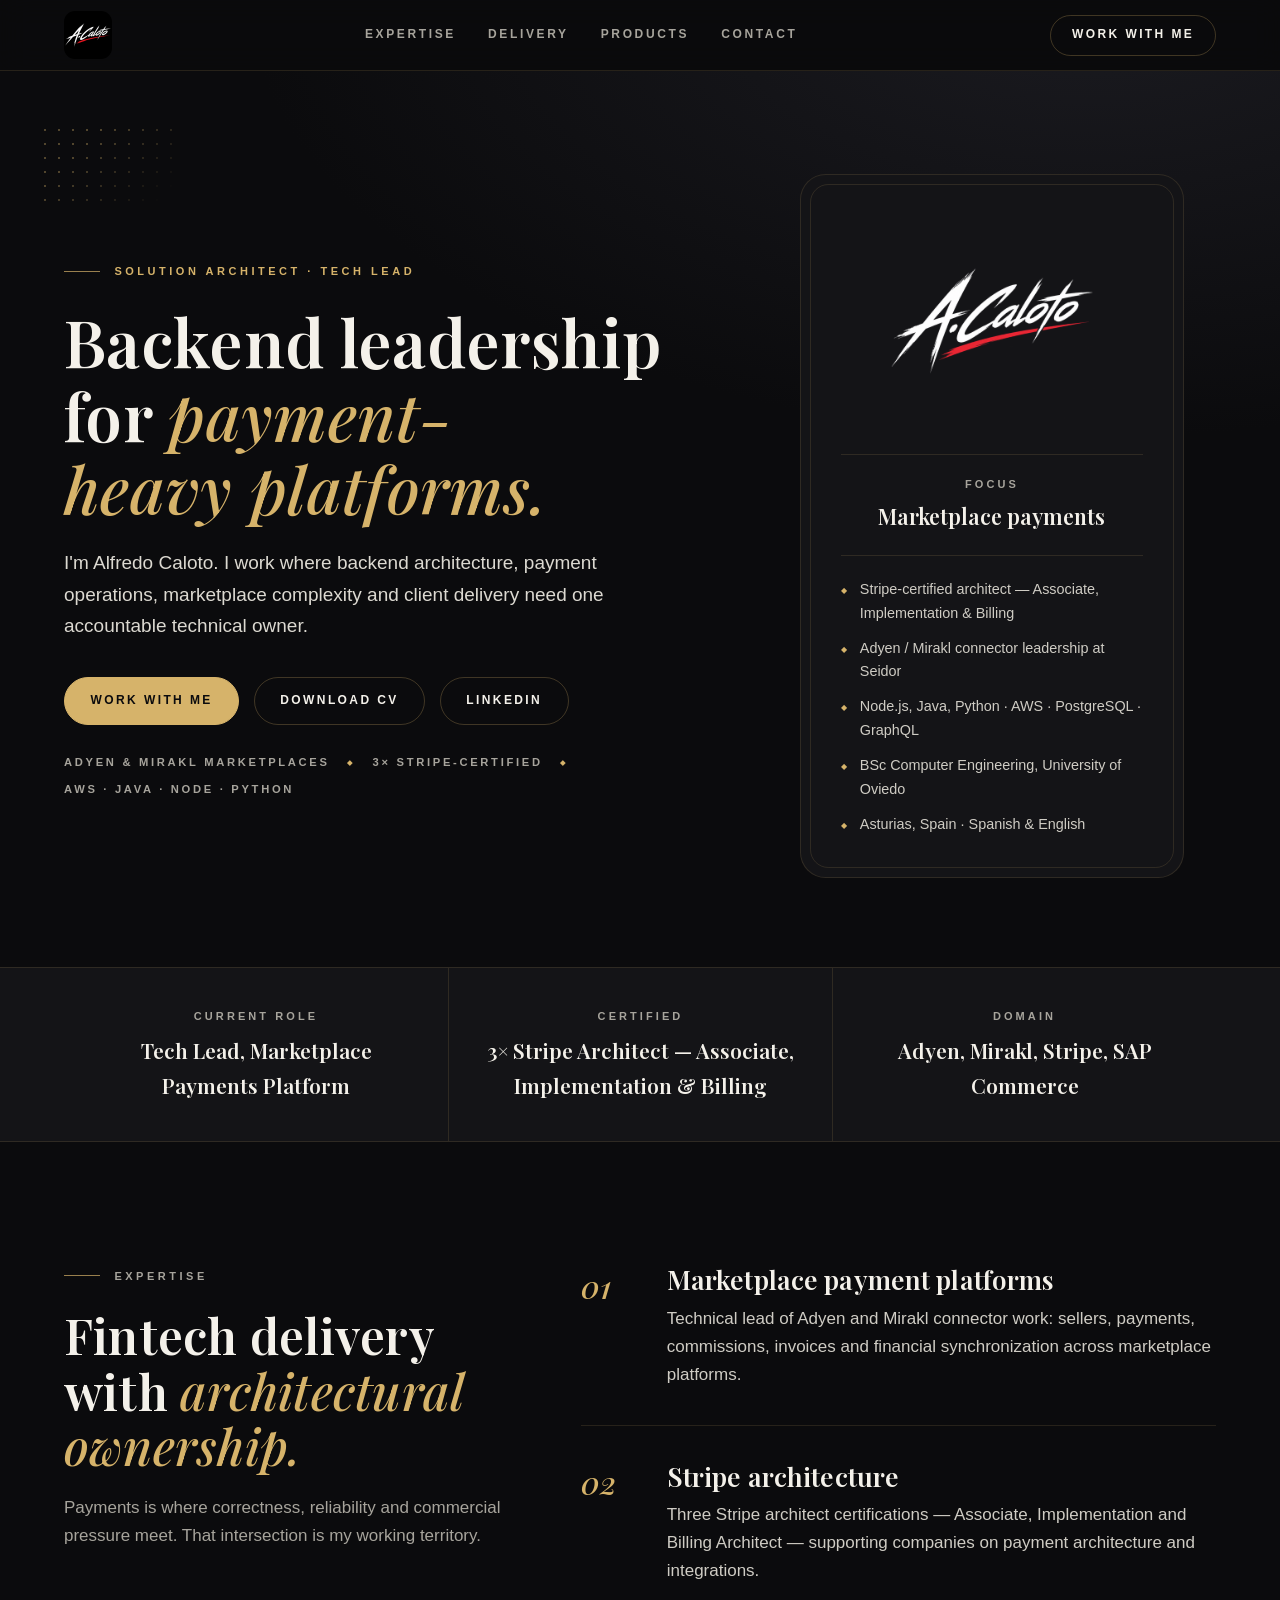
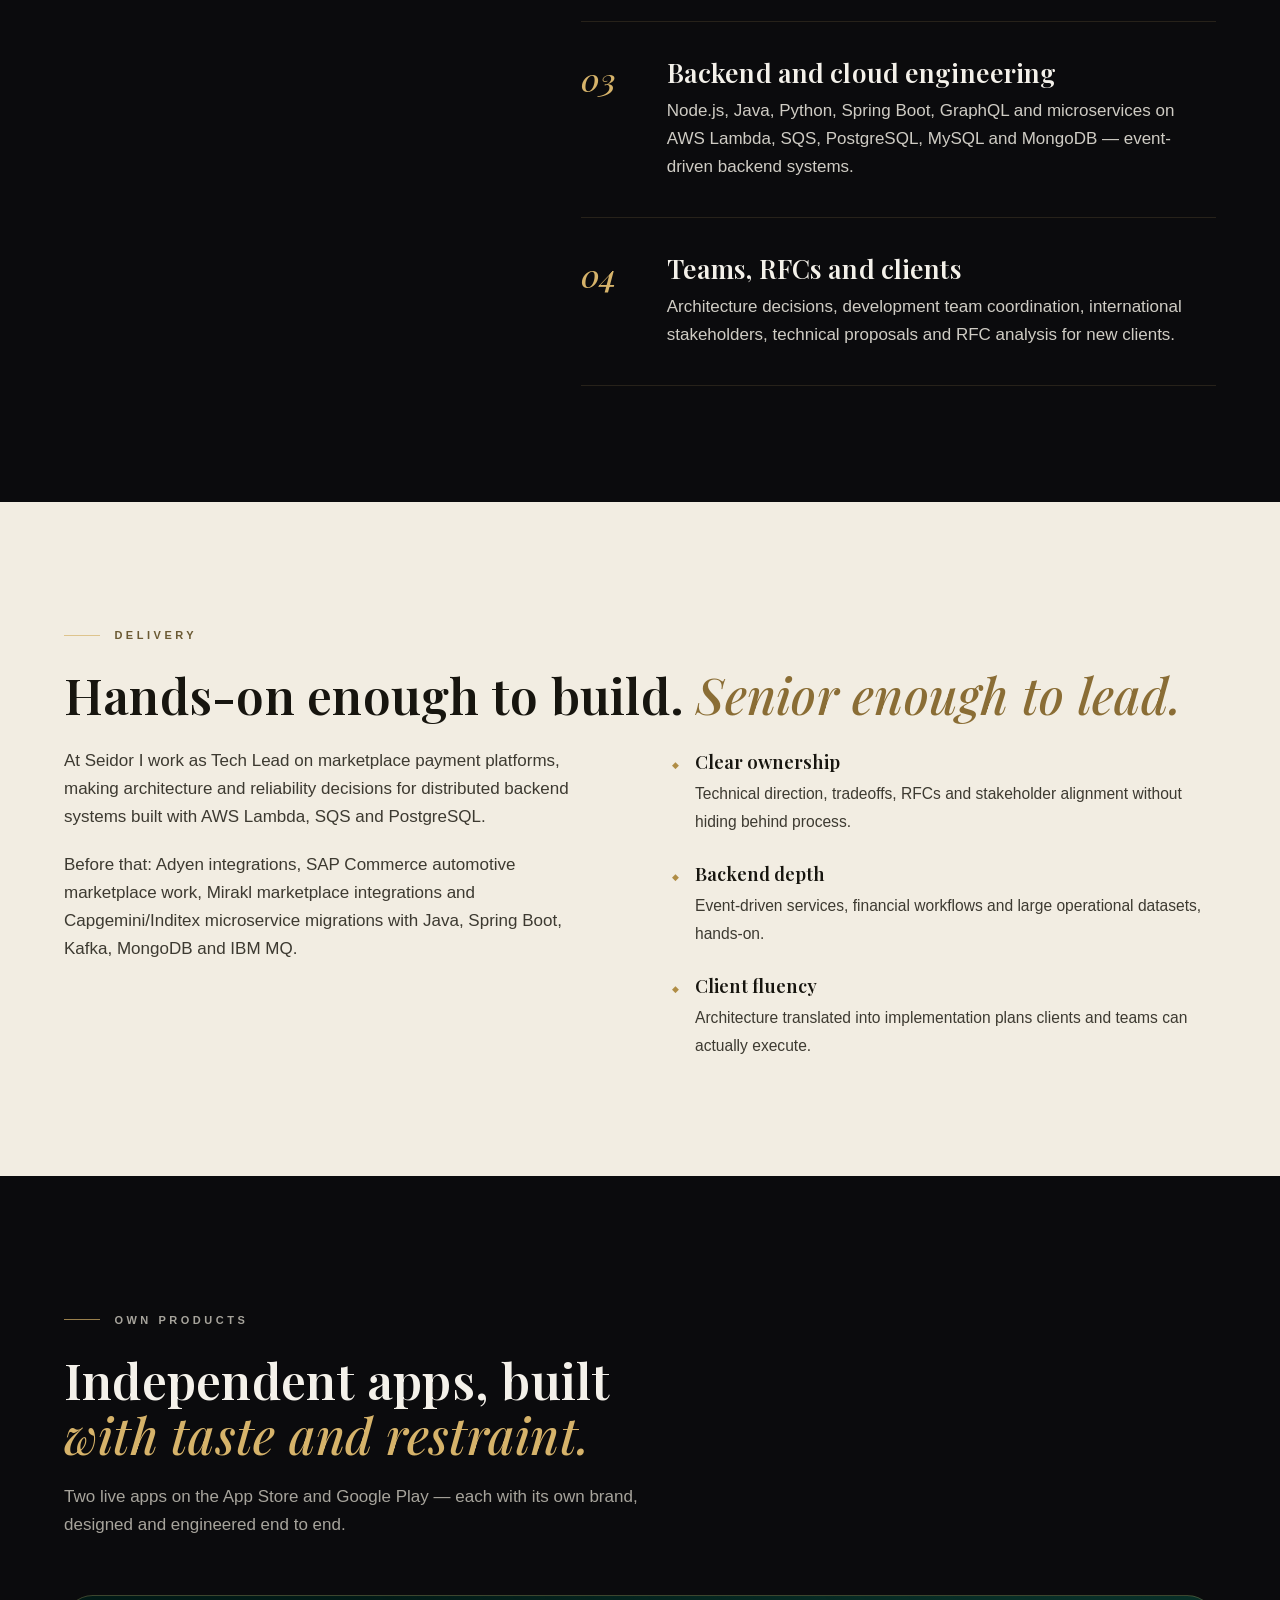
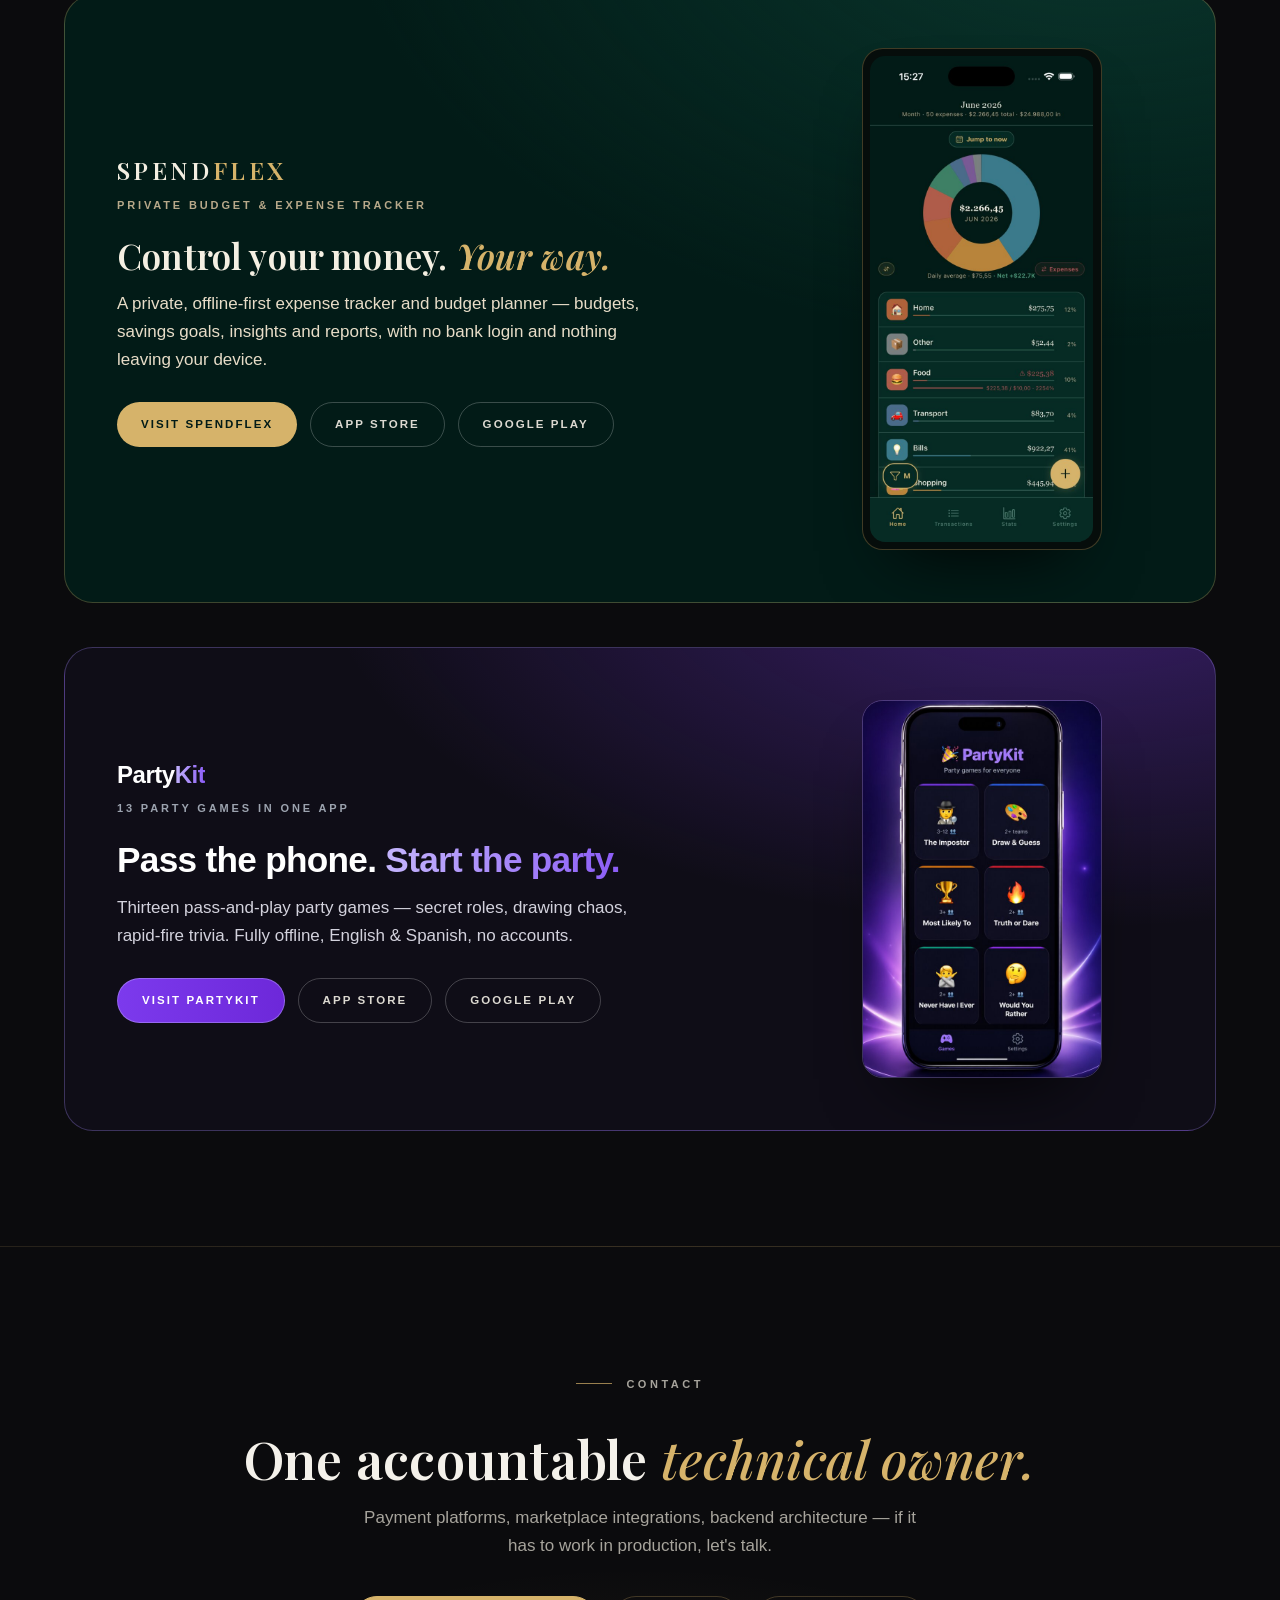
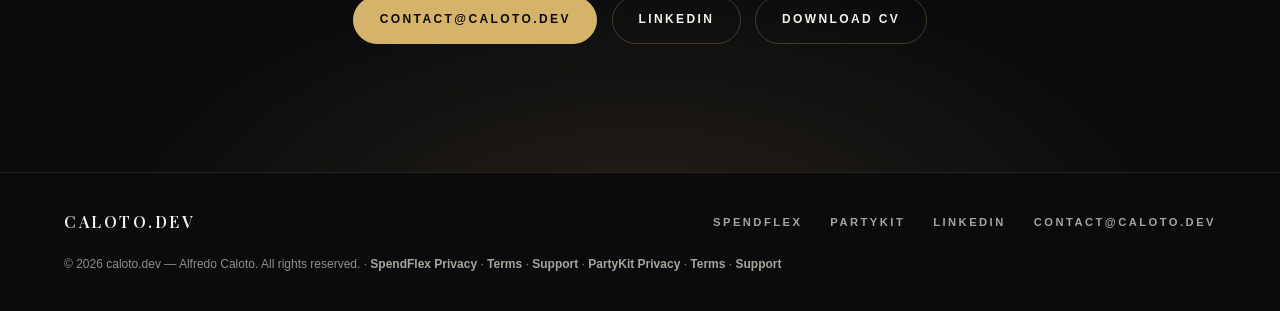
==== commit f9b94017: "Enrich caloto.dev home from CV and LinkedIn Reflect all three Stripe Architect certifications (Assoc" ====
--- a/index.html
+++ b/index.html
@@ -80,8 +80,8 @@
             </div>
             <p class="trust">
               <span>Adyen &amp; Mirakl marketplaces</span>
-              <span>Stripe certified</span>
-              <span>AWS · Java · Node</span>
+              <span>3× Stripe-certified</span>
+              <span>AWS · Java · Node · Python</span>
             </p>
           </div>
 
@@ -92,9 +92,11 @@
               <strong>Marketplace payments</strong>
             </div>
             <div class="panel__list">
-              <span>Adyen / Mirakl connector leadership</span>
-              <span>Stripe Billing &amp; Implementation certified</span>
-              <span>AWS Lambda, SQS, PostgreSQL, Java, Node.js</span>
+              <span>Stripe-certified architect — Associate, Implementation &amp; Billing</span>
+              <span>Adyen / Mirakl connector leadership at Seidor</span>
+              <span>Node.js, Java, Python · AWS · PostgreSQL · GraphQL</span>
+              <span>BSc Computer Engineering, University of Oviedo</span>
+              <span>Asturias, Spain · Spanish &amp; English</span>
             </div>
           </aside>
         </div>
@@ -109,7 +111,7 @@
           </div>
           <div class="creds__item reveal" data-d="1">
             <span>Certified</span>
-            <strong>Stripe Billing &amp; Implementation Architect</strong>
+            <strong>3× Stripe Architect — Associate, Implementation &amp; Billing</strong>
           </div>
           <div class="creds__item reveal" data-d="2">
             <span>Domain</span>
@@ -147,9 +149,9 @@
               <div>
                 <h3>Stripe architecture</h3>
                 <p>
-                  Stripe Certified Professional Billing Architect and
-                  Implementation Architect, supporting companies on payment
-                  architecture and integrations.
+                  Three Stripe architect certifications — Associate,
+                  Implementation and Billing Architect — supporting companies
+                  on payment architecture and integrations.
                 </p>
               </div>
             </article>
@@ -158,8 +160,9 @@
               <div>
                 <h3>Backend and cloud engineering</h3>
                 <p>
-                  Node.js, Java, Spring Boot, GraphQL, AWS Lambda, SQS,
-                  PostgreSQL, MongoDB and event-driven backend systems.
+                  Node.js, Java, Python, Spring Boot, GraphQL and microservices
+                  on AWS Lambda, SQS, PostgreSQL, MySQL and MongoDB —
+                  event-driven backend systems.
                 </p>
               </div>
             </article>
@@ -347,13 +350,44 @@
         "jobTitle": "Solution Architect & Tech Lead",
         "email": "mailto:contact@caloto.dev",
         "sameAs": ["https://www.linkedin.com/in/alfredocaloto/"],
+        "worksFor": { "@type": "Organization", "name": "Seidor" },
+        "address": {
+          "@type": "PostalAddress",
+          "addressRegion": "Asturias",
+          "addressCountry": "ES"
+        },
+        "alumniOf": {
+          "@type": "CollegeOrUniversity",
+          "name": "University of Oviedo"
+        },
+        "knowsLanguage": ["Spanish", "English"],
+        "hasCredential": [
+          {
+            "@type": "EducationalOccupationalCredential",
+            "credentialCategory": "certification",
+            "name": "Stripe Certified Associate Architect"
+          },
+          {
+            "@type": "EducationalOccupationalCredential",
+            "credentialCategory": "certification",
+            "name": "Stripe Certified Professional Implementation Architect"
+          },
+          {
+            "@type": "EducationalOccupationalCredential",
+            "credentialCategory": "certification",
+            "name": "Stripe Certified Professional Billing Architect"
+          }
+        ],
         "knowsAbout": [
           "Marketplace payments",
           "Adyen",
           "Mirakl",
           "Stripe",
           "AWS",
-          "Backend architecture"
+          "Backend architecture",
+          "Java",
+          "Node.js",
+          "Python"
         ]
       }
     </script>
